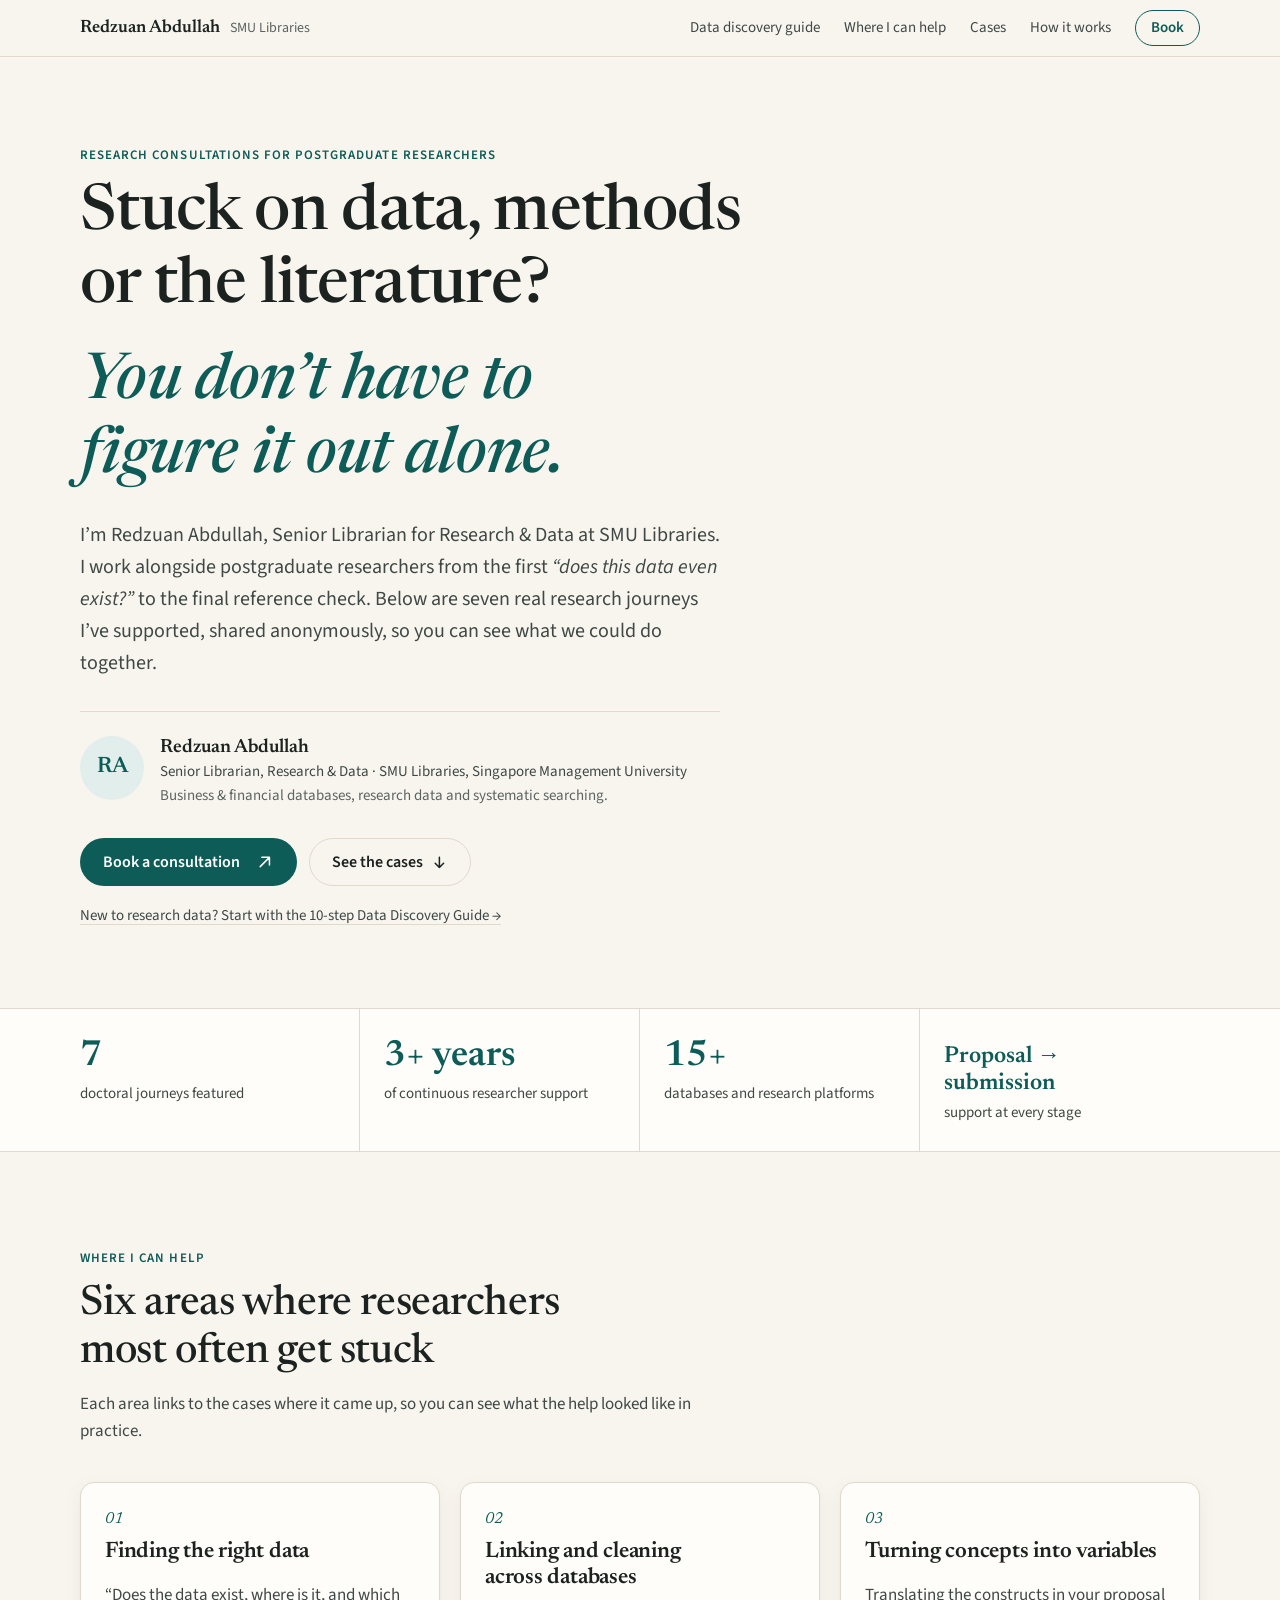
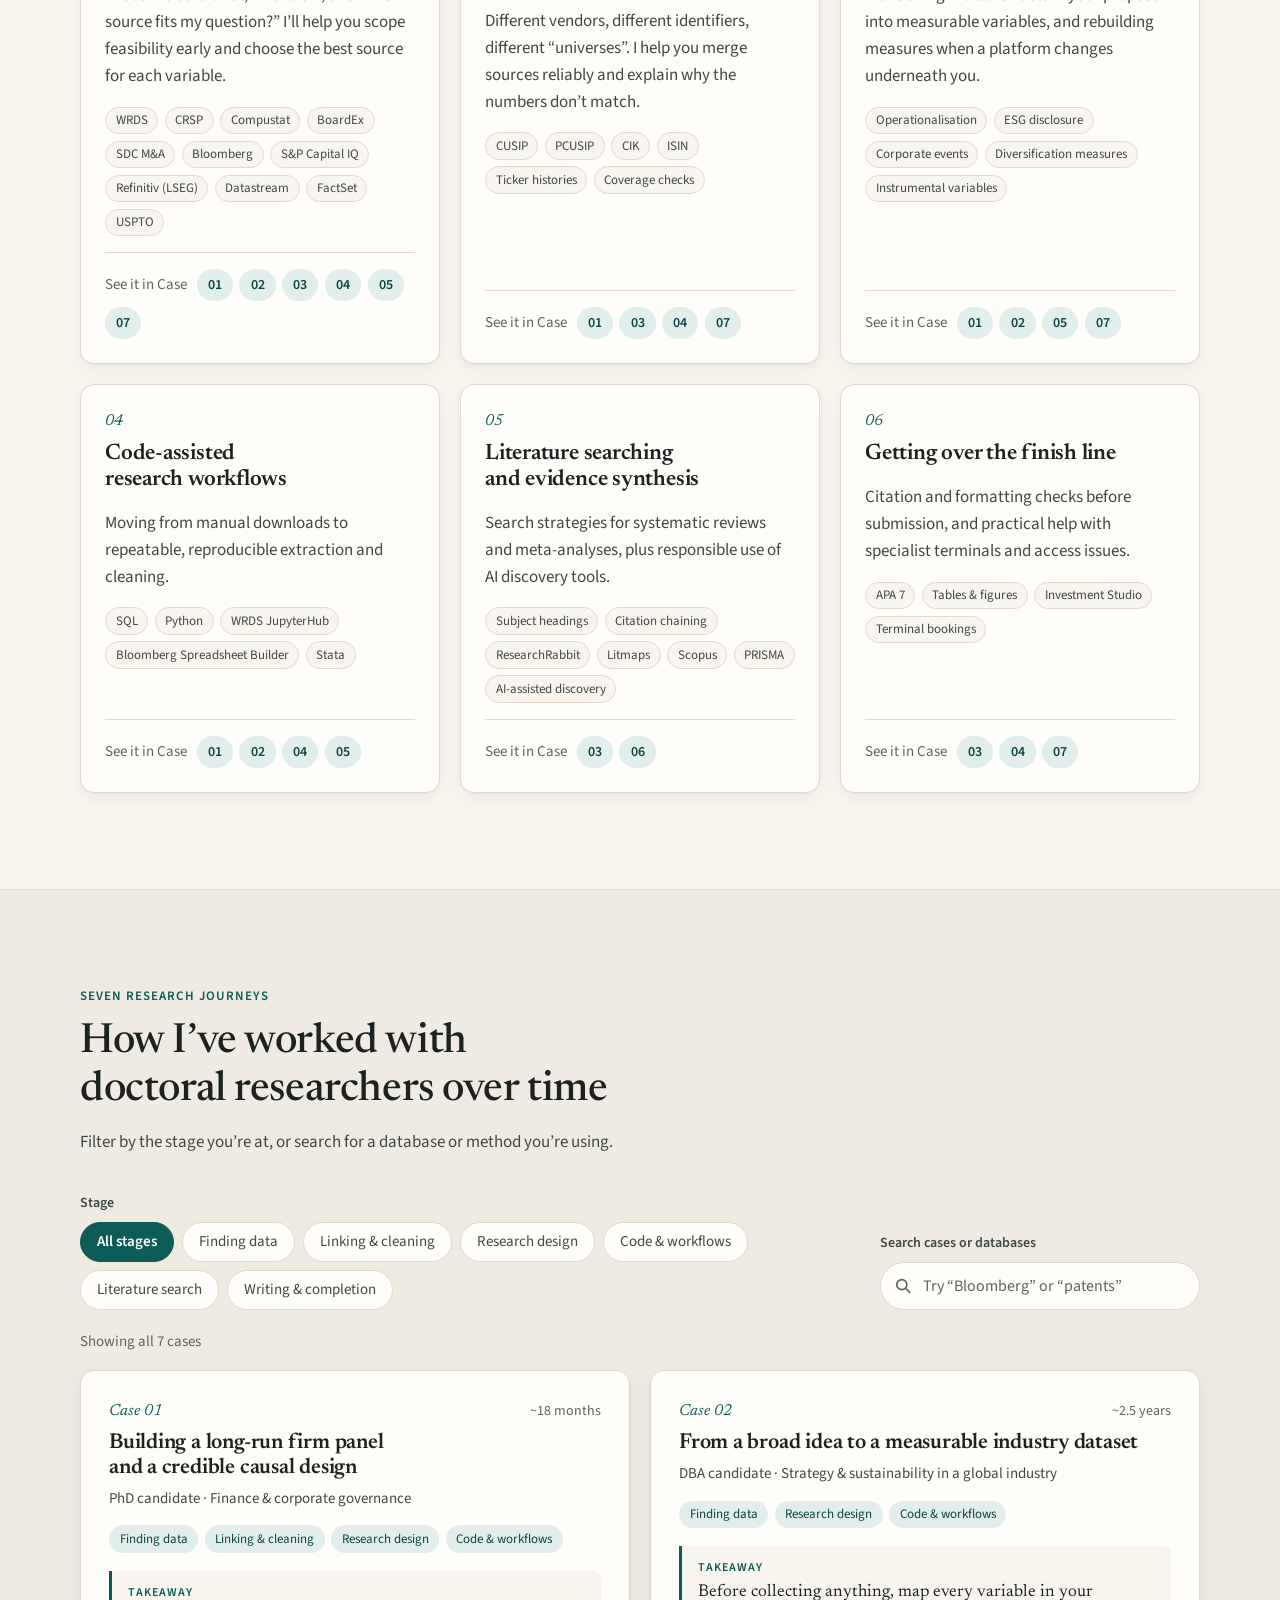
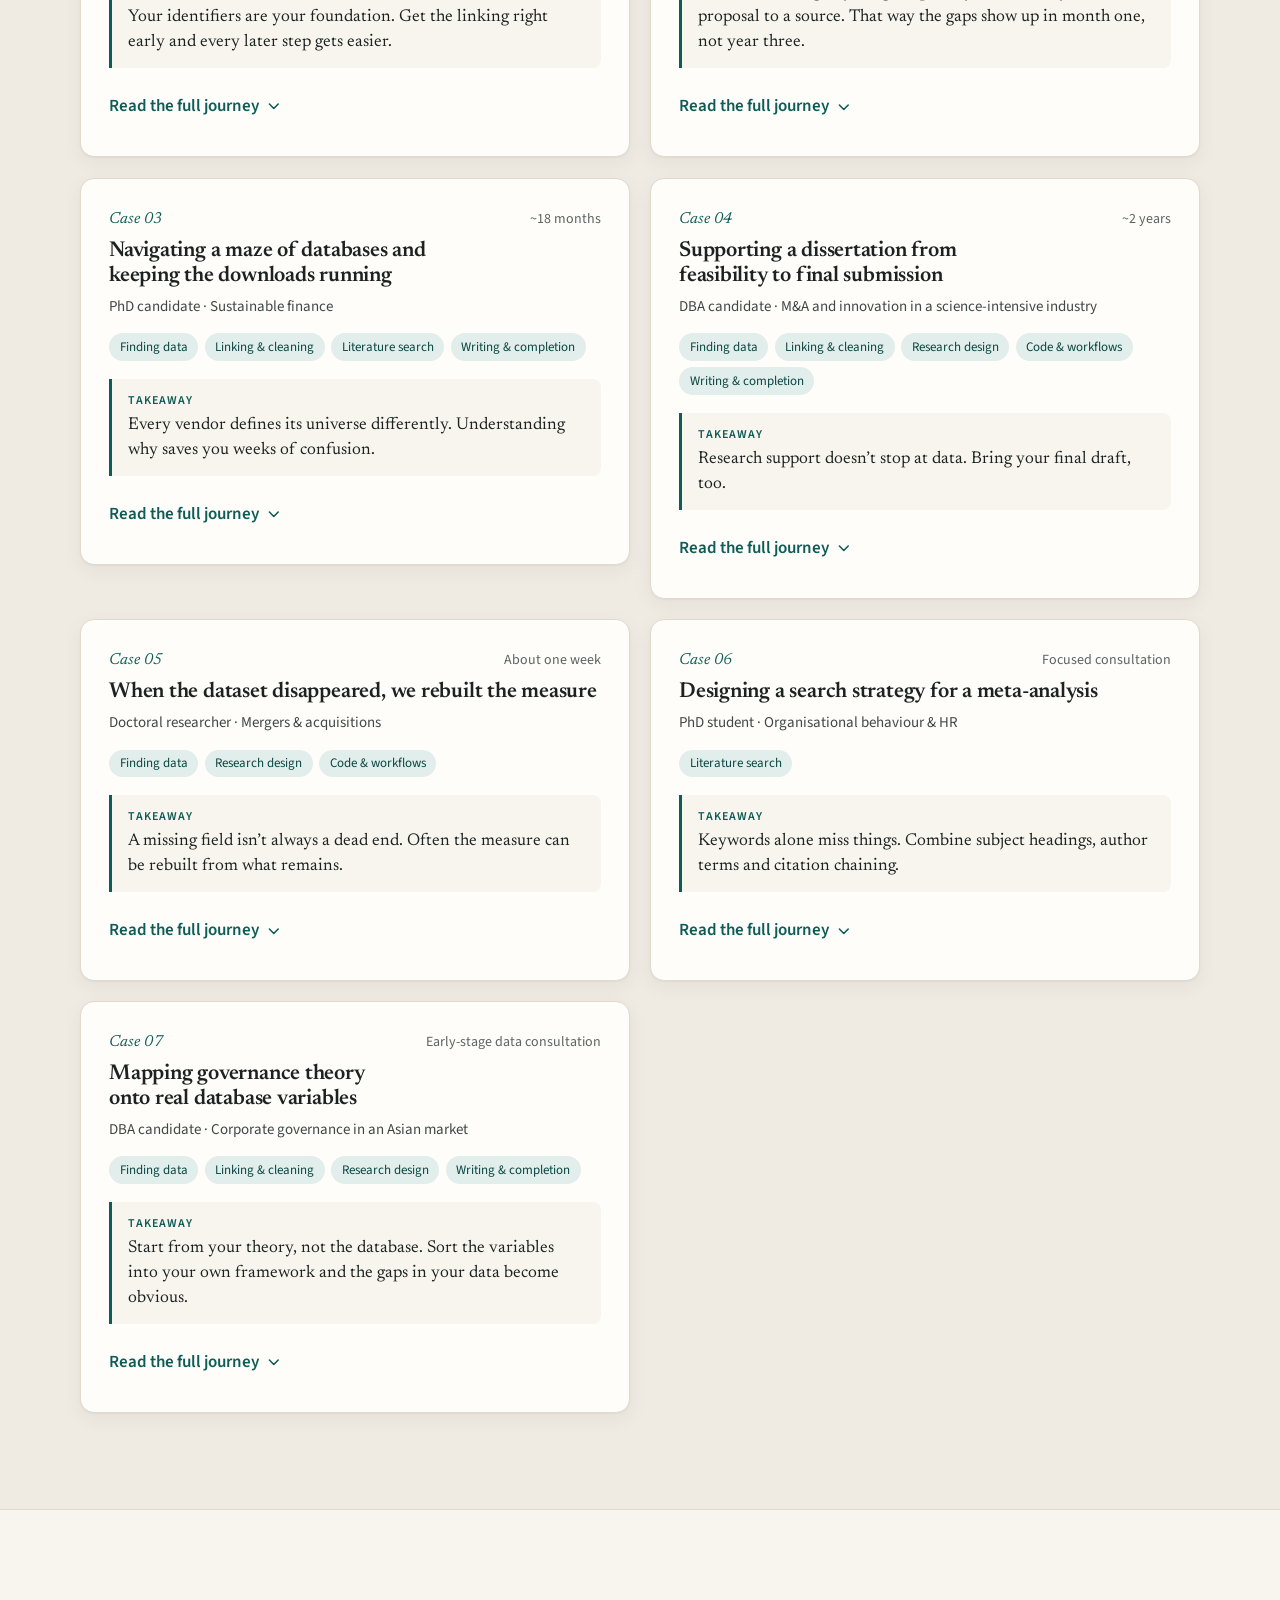
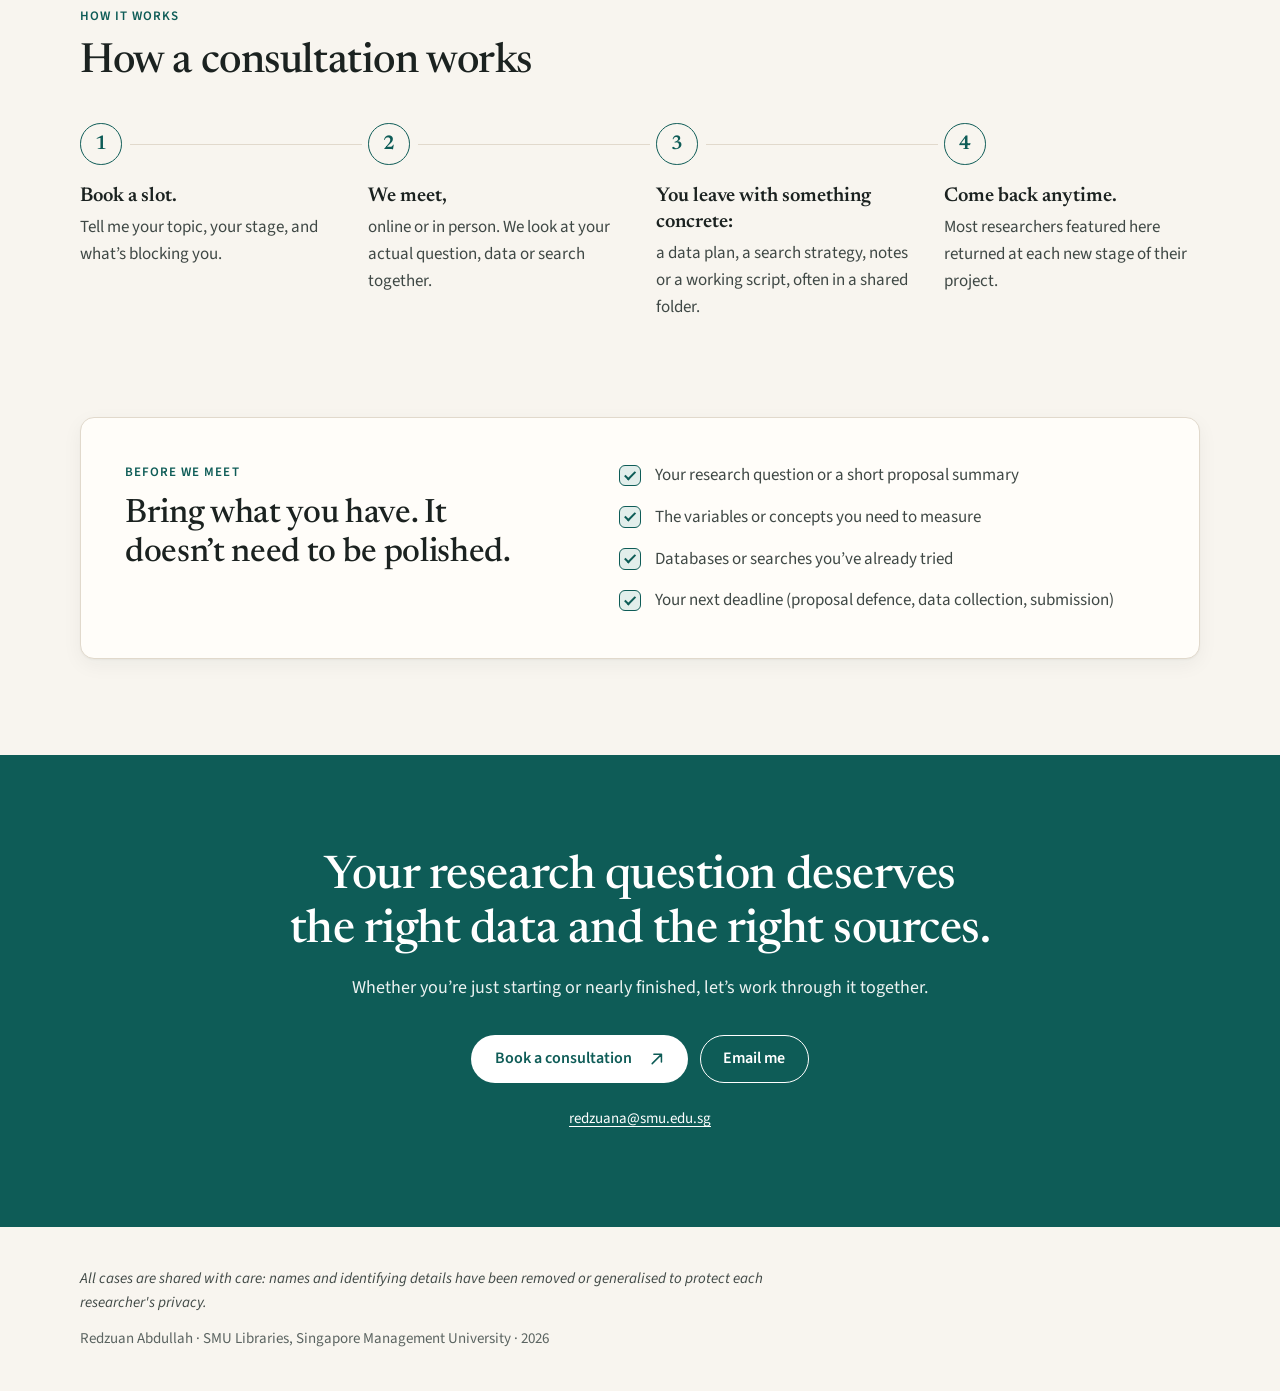
==== index.html @ 0d35f101 "Tighten case jump offset and add phone links between pages - Remove the case card's scroll-margin, w" ====
<!doctype html>
<html lang="en-SG">
<head>
  <meta charset="utf-8">
  <meta name="viewport" content="width=device-width, initial-scale=1">
  <title>Research consultations · Redzuan Abdullah, SMU Libraries</title>
  <meta name="description" content="Stuck on data, methods or the literature? Book a research consultation with Redzuan Abdullah, Senior Librarian for Research &amp; Data at SMU Libraries, and read seven anonymised doctoral research journeys.">
  <meta name="theme-color" content="#f8f5ef" media="(prefers-color-scheme: light)">
  <meta name="theme-color" content="#121614" media="(prefers-color-scheme: dark)">
  <meta name="color-scheme" content="light dark">
  <link rel="canonical" href="https://redzuan-research-support.onrender.com/">

  <!-- Link preview (WhatsApp, Teams, Telegram, LinkedIn…) -->
  <meta property="og:type" content="website">
  <meta property="og:site_name" content="Research consultations · SMU Libraries">
  <meta property="og:title" content="Stuck on data, methods or the literature?">
  <meta property="og:description" content="You don't have to figure it out alone. Seven real research journeys, and one-tap booking with Redzuan Abdullah, Senior Librarian for Research &amp; Data at SMU Libraries.">
  <meta property="og:url" content="https://redzuan-research-support.onrender.com/">
  <meta property="og:image" content="https://redzuan-research-support.onrender.com/assets/og-image.png">
  <meta property="og:image:width" content="1200">
  <meta property="og:image:height" content="630">
  <meta property="og:image:alt" content="Research consultations with Redzuan Abdullah, SMU Libraries">
  <meta name="twitter:card" content="summary_large_image">
  <meta name="twitter:title" content="Stuck on data, methods or the literature?">
  <meta name="twitter:description" content="Seven real research journeys, and one-tap booking with a Senior Librarian at SMU Libraries.">
  <meta name="twitter:image" content="https://redzuan-research-support.onrender.com/assets/og-image.png">

  <link rel="icon" href="assets/favicon.svg" type="image/svg+xml">
  <link rel="apple-touch-icon" href="assets/apple-touch-icon.png">

  <link rel="preconnect" href="https://fonts.googleapis.com">
  <link rel="preconnect" href="https://fonts.gstatic.com" crossorigin>
  <link rel="stylesheet" href="https://fonts.googleapis.com/css2?family=Newsreader:ital,opsz,wght@0,6..72,500;0,6..72,600;1,6..72,500&family=Source+Sans+3:wght@400;600&display=swap">
  <link rel="stylesheet" href="styles.css">
</head>
<body>
  <a class="skip-link" href="#main">Skip to main content</a>

  <header class="topbar">
    <div class="wrap topbar__inner">
      <a class="topbar__brand" href="#top">
        <span class="topbar__name" data-name>Redzuan Abdullah</span>
        <span class="topbar__org">SMU Libraries</span>
      </a>
      <nav class="topbar__nav" aria-label="Sections">
        <a href="guide.html">Data discovery guide</a>
        <a href="#help">Where I can help</a>
        <a href="#cases">Cases</a>
        <a href="#how">How it works</a>
        <a class="topbar__mobile" href="guide.html">Guide</a>
        <a class="topbar__book" href="https://researchguides.smu.edu.sg/prf.php?id=c960a95b-7bd7-11ed-9738-0ae0bf56cf20" data-book target="_blank" rel="noopener">Book<span class="sr-only"> a consultation (opens in a new tab)</span></a>
      </nav>
    </div>
  </header>

  <main id="main">
    <!-- 1. Hero -->
    <section class="hero" id="top" aria-labelledby="hero-title">
      <div class="wrap">
        <p class="eyebrow">Research consultations for postgraduate researchers</p>
        <h1 id="hero-title" class="hero__title">
          Stuck on data, methods or the literature?
          <span class="hero__accent">You don’t have to figure it out alone.</span>
        </h1>
        <p class="hero__lede">
          I’m <span data-name>Redzuan Abdullah</span>, <span data-title-sentence>Senior Librarian for Research &amp; Data</span> at SMU Libraries.
          I work alongside postgraduate researchers from the first <em>“does this data even exist?”</em>
          to the final reference check. Below are seven real research journeys I’ve supported,
          shared anonymously, so you can see what we could do together.
        </p>

        <div class="person">
          <div class="person__avatar" data-avatar aria-hidden="true">RA</div>
          <div class="person__text">
            <p class="person__name" data-name>Redzuan Abdullah</p>
            <p class="person__title"><span data-title>Senior Librarian, Research &amp; Data</span> · <span data-institution>SMU Libraries, Singapore Management University</span></p>
            <p class="person__expertise" data-expertise>Business &amp; financial databases, research data and systematic searching.</p>
          </div>
        </div>

        <div class="actions">
          <a class="btn btn--primary" href="https://researchguides.smu.edu.sg/prf.php?id=c960a95b-7bd7-11ed-9738-0ae0bf56cf20" data-book target="_blank" rel="noopener">
            Book a consultation<span class="sr-only"> (opens in a new tab)</span>
            <svg class="btn__icon" viewBox="0 0 20 20" aria-hidden="true" focusable="false"><path d="M7 4h9v9M16 4 5 15" fill="none" stroke="currentColor" stroke-width="1.8" stroke-linecap="round" stroke-linejoin="round"/></svg>
          </a>
          <a class="btn btn--ghost" href="#cases">
            See the cases
            <svg class="btn__icon" viewBox="0 0 20 20" aria-hidden="true" focusable="false"><path d="M10 4v12M5 11l5 5 5-5" fill="none" stroke="currentColor" stroke-width="1.8" stroke-linecap="round" stroke-linejoin="round"/></svg>
          </a>
        </div>
        <p class="hero__guide"><a href="guide.html">New to research data? Start with the 10-step Data Discovery Guide <span aria-hidden="true">→</span></a></p>
      </div>
    </section>

    <!-- 2. Stats strip -->
    <section class="stats" aria-label="At a glance">
      <div class="wrap">
        <ul class="stats__list" id="stats-list"></ul>
      </div>
    </section>

    <!-- 3. Where I can help -->
    <section class="section" id="help" aria-labelledby="help-title">
      <div class="wrap">
        <header class="section__head reveal">
          <p class="eyebrow">Where I can help</p>
          <h2 id="help-title" class="section__title">Six areas where researchers most often get stuck</h2>
          <p class="section__intro">Each area links to the cases where it came up, so you can see what the help looked like in practice.</p>
        </header>
        <ol class="themes" id="themes-list"></ol>
      </div>
    </section>

    <!-- 4. Seven research journeys -->
    <section class="section section--tint" id="cases" aria-labelledby="cases-title">
      <div class="wrap">
        <header class="section__head reveal">
          <p class="eyebrow">Seven research journeys</p>
          <h2 id="cases-title" class="section__title">How I’ve worked with doctoral researchers over time</h2>
          <p class="section__intro">Filter by the stage you’re at, or search for a database or method you’re using.</p>
        </header>

        <div class="filters" role="search">
          <fieldset class="filters__stages">
            <legend class="filters__label">Stage</legend>
            <div class="filters__chips" id="stage-filters"></div>
          </fieldset>
          <div class="filters__search">
            <label class="filters__label" for="case-search">Search cases or databases</label>
            <div class="search">
              <svg class="search__icon" viewBox="0 0 20 20" aria-hidden="true" focusable="false"><circle cx="8.5" cy="8.5" r="5.5" fill="none" stroke="currentColor" stroke-width="1.8"/><path d="m13 13 4 4" stroke="currentColor" stroke-width="1.8" stroke-linecap="round"/></svg>
              <input id="case-search" class="search__input" type="search" placeholder="Try “Bloomberg” or “patents”" autocomplete="off" spellcheck="false">
            </div>
          </div>
        </div>

        <p class="results" id="results-count" role="status" aria-live="polite"></p>
        <ul class="cases" id="case-list"></ul>
        <div class="empty" id="empty-state" hidden>
          <p>No cases match that combination yet. That doesn’t mean I can’t help.</p>
          <button type="button" class="btn btn--ghost btn--small" id="reset-filters">Show all cases</button>
        </div>
      </div>
    </section>

    <!-- 5. How a consultation works -->
    <section class="section" id="how" aria-labelledby="how-title">
      <div class="wrap">
        <header class="section__head reveal">
          <p class="eyebrow">How it works</p>
          <h2 id="how-title" class="section__title">How a consultation works</h2>
        </header>
        <ol class="steps" id="steps-list"></ol>
      </div>
    </section>

    <!-- 6. Before we meet -->
    <section class="section section--tight" id="prepare" aria-labelledby="prepare-title">
      <div class="wrap">
        <div class="prepare reveal">
          <div>
            <p class="eyebrow">Before we meet</p>
            <h2 id="prepare-title" class="section__title">Bring what you have. It doesn’t need to be polished.</h2>
          </div>
          <ul class="checklist" id="checklist"></ul>
        </div>
      </div>
    </section>

    <!-- 7. Final call to action -->
    <section class="cta" id="book" aria-labelledby="cta-title">
      <div class="wrap cta__inner reveal">
        <h2 id="cta-title" class="cta__title">Your research question deserves the right data and the right sources.</h2>
        <p class="cta__line">Whether you’re just starting or nearly finished, let’s work through it together.</p>
        <div class="actions actions--center">
          <a class="btn btn--light" href="https://researchguides.smu.edu.sg/prf.php?id=c960a95b-7bd7-11ed-9738-0ae0bf56cf20" data-book target="_blank" rel="noopener">
            Book a consultation<span class="sr-only"> (opens in a new tab)</span>
            <svg class="btn__icon" viewBox="0 0 20 20" aria-hidden="true" focusable="false"><path d="M7 4h9v9M16 4 5 15" fill="none" stroke="currentColor" stroke-width="1.8" stroke-linecap="round" stroke-linejoin="round"/></svg>
          </a>
          <a class="btn btn--outline-light" href="mailto:redzuana@smu.edu.sg" data-email>Email me</a>
        </div>
        <p class="cta__email"><a href="mailto:redzuana@smu.edu.sg" data-email data-email-text>redzuana@smu.edu.sg</a></p>
      </div>
    </section>
  </main>

  <!-- 8. Footer -->
  <footer class="footer">
    <div class="wrap">
      <p class="footer__note">All cases are shared with care: names and identifying details have been removed or generalised to protect each researcher's privacy.</p>
      <p class="footer__meta">
        <span data-name>Redzuan Abdullah</span> · <span data-institution>SMU Libraries, Singapore Management University</span> · <span id="year">2026</span>
      </p>
    </div>
  </footer>

  <!-- Sticky mobile button (appears after you scroll past the top) -->
  <a class="sticky-book" id="sticky-book" href="https://researchguides.smu.edu.sg/prf.php?id=c960a95b-7bd7-11ed-9738-0ae0bf56cf20" data-book target="_blank" rel="noopener">
    Book a consultation<span class="sr-only"> (opens in a new tab)</span>
  </a>

  <noscript>
    <p class="noscript">Turn on JavaScript to see the case examples. You can still
      <a href="https://researchguides.smu.edu.sg/prf.php?id=c960a95b-7bd7-11ed-9738-0ae0bf56cf20">book a consultation</a>
      or email <a href="mailto:redzuana@smu.edu.sg">redzuana@smu.edu.sg</a>.</p>
  </noscript>

  <script src="content.js" defer></script>
  <script src="script.js" defer></script>
</body>
</html>
---- styles.css ----
/* =====================================================================
   Styles. Colours are defined once at the top as "tokens", so you can
   change the accent colour in one place (--accent).
   ===================================================================== */

:root {
  --bg: #f8f5ef;
  --surface: #fffdf9;
  --surface-2: #f0ebe2;
  --ink: #1b2220;
  --ink-2: #3f4845;
  --muted: #5b6461;
  --line: #e1d9cc;
  --accent: #0e5c57;
  --accent-strong: #0a4643;
  --accent-soft: #e2eeeb;
  --on-accent: #ffffff;
  --highlight: #f6e7bd;
  --focus: #b4540a;

  --serif: "Newsreader", Georgia, "Times New Roman", serif;
  --sans: "Source Sans 3", system-ui, -apple-system, "Segoe UI", Roboto, Arial, sans-serif;

  --radius: 14px;
  --radius-sm: 8px;
  --shadow: 0 1px 2px rgb(27 34 32 / 0.04), 0 6px 20px rgb(27 34 32 / 0.05);
  --gutter: 16px;
  --max: 72rem;

  color-scheme: light dark;
}

@media (prefers-color-scheme: dark) {
  :root {
    --bg: #121614;
    --surface: #1a201e;
    --surface-2: #171c1a;
    --ink: #ece8e1;
    --ink-2: #cdc8bf;
    --muted: #a7a39b;
    --line: #2f3734;
    --accent: #7fd0c6;
    --accent-strong: #a6e2da;
    --accent-soft: #1d3633;
    --on-accent: #0b1f1d;
    --highlight: #4a3f1c;
    --focus: #f2b26b;
    --shadow: 0 1px 2px rgb(0 0 0 / 0.3), 0 6px 20px rgb(0 0 0 / 0.25);
  }
}

/* ---------- Base ---------- */
*, *::before, *::after { box-sizing: border-box; }

html {
  scroll-behavior: smooth;
  scroll-padding-top: 4.5rem; /* sticky header + a small gap; jump targets land just below it */
  -webkit-text-size-adjust: 100%;
}

body {
  margin: 0;
  background: var(--bg);
  color: var(--ink);
  font-family: var(--sans);
  font-size: 1.0625rem;
  line-height: 1.6;
  overflow-x: hidden;
  -webkit-font-smoothing: antialiased;
}

h1, h2, h3 {
  font-family: var(--serif);
  font-weight: 600;
  line-height: 1.15;
  letter-spacing: -0.01em;
  margin: 0;
  text-wrap: balance;
}

p { margin: 0; }
ul, ol { margin: 0; padding: 0; list-style: none; }
em { font-style: italic; }

a { color: var(--accent); text-underline-offset: 0.18em; }
a:hover { color: var(--accent-strong); }

:focus-visible {
  outline: 3px solid var(--focus);
  outline-offset: 3px;
  border-radius: 4px;
}

.sr-only {
  position: absolute !important;
  width: 1px; height: 1px;
  margin: -1px; padding: 0;
  overflow: hidden; clip: rect(0 0 0 0);
  white-space: nowrap; border: 0;
}

.skip-link {
  position: absolute;
  left: var(--gutter);
  top: -100px;
  z-index: 100;
  background: var(--accent);
  color: var(--on-accent);
  padding: 0.6rem 1rem;
  border-radius: var(--radius-sm);
  font-weight: 600;
}
.skip-link:focus { top: 0.75rem; color: var(--on-accent); }

.wrap {
  width: 100%;
  max-width: var(--max);
  margin-inline: auto;
  padding-inline: var(--gutter);
}

.eyebrow {
  font-size: 0.8125rem;
  font-weight: 600;
  letter-spacing: 0.08em;
  text-transform: uppercase;
  color: var(--accent);
  margin-bottom: 0.75rem;
}

/* ---------- Top bar ---------- */
.topbar {
  position: sticky;
  top: 0;
  z-index: 20;
  background: color-mix(in srgb, var(--bg) 92%, transparent);
  backdrop-filter: saturate(1.2) blur(8px);
  border-bottom: 1px solid var(--line);
}
.topbar__inner {
  display: flex;
  align-items: center;
  justify-content: space-between;
  gap: 1rem;
  min-height: 3.5rem;
}
.topbar__brand {
  display: flex;
  align-items: baseline;
  gap: 0.6rem;
  color: var(--ink);
  text-decoration: none;
  min-width: 0;
}
.topbar__name { font-family: var(--serif); font-weight: 600; font-size: 1.125rem; white-space: nowrap; }
.topbar__org { color: var(--muted); font-size: 0.875rem; white-space: nowrap; }
.topbar__nav { display: flex; align-items: center; gap: 1.5rem; }
.topbar__nav a:not(.topbar__book) { display: none; color: var(--ink-2); text-decoration: none; font-size: 0.9375rem; }
.topbar__nav a:not(.topbar__book):hover { color: var(--accent); }
.topbar__book {
  font-weight: 600;
  font-size: 0.9375rem;
  text-decoration: none;
  color: var(--accent);
  border: 1.5px solid currentColor;
  border-radius: 999px;
  padding: 0.3rem 0.95rem;
}
.topbar__book:hover { background: var(--accent); color: var(--on-accent); border-color: var(--accent); }

/* Phones: one short link to the other page, next to "Book" */
.topbar__nav a.topbar__mobile { display: inline; }
@media (max-width: 767px) {
  .topbar__nav { gap: 1rem; }
}
@media (max-width: 399px) {
  .topbar__org { display: none; }
}

@media (min-width: 768px) {
  .topbar__nav a:not(.topbar__book) { display: inline; }
  .topbar__nav a.topbar__mobile { display: none; }
}

/* ---------- Buttons ---------- */
.actions { display: flex; flex-wrap: wrap; gap: 0.75rem; margin-top: 2rem; }
.actions--center { justify-content: center; }

.btn {
  display: inline-flex;
  align-items: center;
  justify-content: center;
  gap: 0.5rem;
  min-height: 3rem;
  padding: 0.75rem 1.4rem;
  border-radius: 999px;
  border: 1.5px solid transparent;
  font: inherit;
  font-weight: 600;
  font-size: 1rem;
  line-height: 1.2;
  text-decoration: none;
  cursor: pointer;
  transition: background-color .2s ease, color .2s ease, border-color .2s ease, transform .2s ease;
}
.btn__icon { width: 1.05rem; height: 1.05rem; flex: none; }
.btn--primary { background: var(--accent); color: var(--on-accent); }
.btn--primary:hover { background: var(--accent-strong); color: var(--on-accent); }
.btn--ghost { background: transparent; color: var(--ink); border-color: var(--line); }
.btn--ghost:hover { border-color: var(--accent); color: var(--accent); }
.btn--small { min-height: 2.5rem; padding: 0.5rem 1.1rem; font-size: 0.9375rem; }
.btn--light { background: var(--on-accent); color: var(--accent); }
.btn--light:hover { background: var(--bg); color: var(--accent-strong); }
.btn--outline-light { color: var(--on-accent); border-color: currentColor; background: transparent; }
.btn--outline-light:hover { background: rgb(255 255 255 / 0.12); color: var(--on-accent); }

@media (max-width: 479px) {
  .hero .actions .btn { flex: 1 1 100%; }
}

/* ---------- Hero ---------- */
.hero { padding: 3rem 0 3.25rem; }
.hero__title {
  font-size: clamp(2.1rem, 7.2vw, 4rem);
  font-weight: 500;
  max-width: 20ch;
}
.hero__accent {
  display: block;
  margin-top: 0.35em;
  font-style: italic;
  color: var(--accent);
}
.hero__lede {
  margin-top: 1.5rem;
  max-width: 40rem;
  font-size: 1.125rem;
  color: var(--ink-2);
}

/* Quiet text link under the hero buttons */
.hero__guide { margin-top: 1.1rem; font-size: 0.9375rem; }
.hero__guide a { color: var(--ink-2); text-decoration: underline; text-decoration-color: var(--line); text-underline-offset: 0.25em; }
.hero__guide a:hover { color: var(--accent); text-decoration-color: currentColor; }

.person {
  display: flex;
  align-items: flex-start;
  gap: 1rem;
  margin-top: 2rem;
  padding-top: 1.5rem;
  border-top: 1px solid var(--line);
  max-width: 40rem;
}
.person__avatar {
  flex: none;
  width: 4rem; height: 4rem;
  border-radius: 50%;
  display: grid; place-items: center;
  background: var(--accent-soft);
  color: var(--accent);
  font-family: var(--serif);
  font-size: 1.4rem;
  font-weight: 600;
  overflow: hidden;
}
.person__avatar img { width: 100%; height: 100%; object-fit: cover; }
.person__name { font-family: var(--serif); font-weight: 600; font-size: 1.2rem; line-height: 1.3; }
.person__title { color: var(--ink-2); font-size: 0.9375rem; line-height: 1.45; }
.person__expertise { color: var(--muted); font-size: 0.9375rem; line-height: 1.45; margin-top: 0.15rem; }

@media (min-width: 768px) {
  .hero { padding: 5.5rem 0 5rem; }
  .hero__lede { font-size: 1.25rem; }
}

/* ---------- Stats ---------- */
.stats { border-block: 1px solid var(--line); background: var(--surface); }
.stats__list {
  display: grid;
  grid-template-columns: repeat(2, minmax(0, 1fr));
}
.stats__item {
  padding: 1.25rem 0.75rem 1.25rem 0;
  border-bottom: 1px solid var(--line);
}
.stats__item:nth-child(odd) { padding-right: 1rem; border-right: 1px solid var(--line); }
.stats__item:nth-child(even) { padding-left: 1rem; }
.stats__item:nth-last-child(-n+2) { border-bottom: 0; }
.stats__value {
  display: block;
  font-family: var(--serif);
  font-size: 1.75rem;
  font-weight: 600;
  line-height: 1.15;
  color: var(--accent);
}
.stats__value--text { font-size: 1.2rem; padding-top: 0.25rem; }
.stats__label { display: block; margin-top: 0.3rem; color: var(--ink-2); font-size: 0.9375rem; line-height: 1.4; }

@media (min-width: 768px) {
  .stats__list { grid-template-columns: repeat(4, minmax(0, 1fr)); }
  .stats__item, .stats__item:nth-child(odd), .stats__item:nth-child(even) {
    padding: 1.75rem 1.5rem;
    border-bottom: 0;
    border-right: 1px solid var(--line);
  }
  .stats__item:first-child { padding-left: 0; }
  .stats__item:last-child { border-right: 0; }
  .stats__value { font-size: 2.25rem; }
  .stats__value--text { font-size: 1.45rem; padding-top: 0.45rem; }
}

/* ---------- Sections ---------- */
.section { padding: 4rem 0; }
.section--tint { background: var(--surface-2); border-block: 1px solid var(--line); }
.section--tight { padding-top: 0; }
.section__head { max-width: 42rem; margin-bottom: 2.25rem; }
.section__title { font-size: clamp(1.75rem, 5vw, 2.6rem); font-weight: 500; }
.section__intro { margin-top: 0.9rem; color: var(--ink-2); font-size: 1.0625rem; }

@media (min-width: 768px) {
  .section { padding: 6rem 0; }
  .section--tight { padding-top: 0; }
}

/* ---------- Chips (databases, tools, stages) ---------- */
.chips { display: flex; flex-wrap: wrap; gap: 0.4rem; }
.chip {
  display: inline-block;
  padding: 0.15rem 0.6rem;
  border-radius: 999px;
  border: 1px solid var(--line);
  background: var(--bg);
  color: var(--ink-2);
  font-size: 0.8125rem;
  line-height: 1.6;
  white-space: nowrap;
}
.chip--stage { background: var(--accent-soft); border-color: transparent; color: var(--accent-strong); }

/* ---------- Themes ---------- */
.themes {
  display: grid;
  gap: 1rem;
  counter-reset: theme;
}
.theme {
  display: flex;
  flex-direction: column;
  gap: 1rem;
  padding: 1.5rem;
  background: var(--surface);
  border: 1px solid var(--line);
  border-radius: var(--radius);
  box-shadow: var(--shadow);
}
.theme__num { font-family: var(--serif); font-style: italic; color: var(--accent); font-size: 1rem; }
.theme__title { font-size: 1.4rem; font-weight: 600; margin-top: -0.5rem; }
.theme__desc { color: var(--ink-2); }
.theme__cases {
  margin-top: auto;
  padding-top: 1rem;
  border-top: 1px solid var(--line);
  display: flex;
  flex-wrap: wrap;
  align-items: center;
  gap: 0.35rem 0.4rem;
  font-size: 0.9375rem;
  color: var(--muted);
}
.theme__cases-label { margin-right: 0.2rem; }
.case-link {
  display: inline-flex;
  align-items: center;
  min-height: 2rem;
  padding: 0 0.7rem;
  border-radius: 999px;
  background: var(--accent-soft);
  color: var(--accent-strong);
  font-weight: 600;
  font-size: 0.875rem;
  text-decoration: none;
}
.case-link:hover { background: var(--accent); color: var(--on-accent); }

@media (min-width: 768px) {
  .themes { grid-template-columns: repeat(2, minmax(0, 1fr)); gap: 1.25rem; }
}
@media (min-width: 1100px) {
  .themes { grid-template-columns: repeat(3, minmax(0, 1fr)); }
}

/* ---------- Filters ---------- */
.filters {
  display: grid;
  gap: 1.25rem;
  margin-bottom: 1.25rem;
}
.filters__stages { border: 0; margin: 0; padding: 0; min-width: 0; }
.filters__label {
  display: block;
  padding: 0;
  margin-bottom: 0.5rem;
  font-size: 0.875rem;
  font-weight: 600;
  color: var(--ink-2);
}
.filters__chips { display: flex; flex-wrap: wrap; gap: 0.5rem; }
.filter-btn {
  min-height: 2.5rem;
  padding: 0.35rem 1rem;
  border-radius: 999px;
  border: 1px solid var(--line);
  background: var(--surface);
  color: var(--ink-2);
  font: inherit;
  font-size: 0.9375rem;
  cursor: pointer;
  transition: background-color .2s ease, color .2s ease, border-color .2s ease;
}
.filter-btn:hover { border-color: var(--accent); color: var(--accent); }
.filter-btn[aria-pressed="true"] { background: var(--accent); border-color: var(--accent); color: var(--on-accent); font-weight: 600; }

.search { position: relative; }
.search__icon {
  position: absolute; left: 0.9rem; top: 50%;
  width: 1.15rem; height: 1.15rem;
  transform: translateY(-50%);
  color: var(--muted);
  pointer-events: none;
}
.search__input {
  width: 100%;
  min-height: 3rem;
  padding: 0.6rem 1rem 0.6rem 2.6rem;
  border: 1px solid var(--line);
  border-radius: 999px;
  background: var(--surface);
  color: var(--ink);
  font: inherit;
  font-size: 1rem; /* 16px+ prevents iOS zoom */
}
.search__input::placeholder { color: var(--muted); opacity: 1; }
.search__input:focus-visible { outline-offset: 1px; border-color: var(--accent); }

@media (min-width: 1000px) {
  .filters { grid-template-columns: 1fr 20rem; align-items: end; gap: 2rem; }
}

.results { min-height: 1.5em; margin-bottom: 1rem; font-size: 0.9375rem; color: var(--muted); }

.empty {
  padding: 2rem 1.5rem;
  text-align: center;
  border: 1px dashed var(--line);
  border-radius: var(--radius);
  color: var(--ink-2);
}
.empty p { margin-bottom: 1rem; }

/* ---------- Case cards ---------- */
.cases {
  display: grid;
  gap: 1rem;
  align-items: start;
}
.case {
  background: var(--surface);
  border: 1px solid var(--line);
  border-radius: var(--radius);
  box-shadow: var(--shadow);
  padding: 1.5rem;
  transition: border-color .3s ease, box-shadow .3s ease;
}
.case[hidden] { display: none; }
.case.is-open { border-color: color-mix(in srgb, var(--accent) 45%, var(--line)); }

.case__top { display: flex; justify-content: space-between; align-items: baseline; gap: 1rem; }
.case__num { font-family: var(--serif); font-style: italic; color: var(--accent); font-size: 1rem; }
.case__duration { color: var(--muted); font-size: 0.875rem; text-align: right; }
.case__title { font-size: 1.35rem; margin-top: 0.4rem; }
.case__profile { margin-top: 0.4rem; color: var(--ink-2); font-size: 0.9375rem; }
.case__stages { margin-top: 0.9rem; }

.case__takeaway {
  margin-top: 1.1rem;
  padding: 0.85rem 1rem;
  border-left: 3px solid var(--accent);
  background: var(--bg);
  border-radius: 0 var(--radius-sm) var(--radius-sm) 0;
  font-family: var(--serif);
  font-size: 1.075rem;
  line-height: 1.45;
}
.case__takeaway-label {
  display: block;
  font-family: var(--sans);
  font-size: 0.75rem;
  font-weight: 600;
  letter-spacing: 0.08em;
  text-transform: uppercase;
  color: var(--accent);
  margin-bottom: 0.2rem;
}
.case.is-open > .case__takeaway { display: none; }

.case__toggle {
  display: inline-flex;
  align-items: center;
  gap: 0.4rem;
  margin-top: 1rem;
  min-height: 2.75rem;
  padding: 0.25rem 0;
  border: 0;
  background: none;
  color: var(--accent);
  font: inherit;
  font-weight: 600;
  cursor: pointer;
}
.case__toggle:hover { color: var(--accent-strong); text-decoration: underline; text-underline-offset: 0.2em; }
.case__chev { width: 1.1rem; height: 1.1rem; transition: transform .25s ease; }
.case__toggle[aria-expanded="true"] .case__chev { transform: rotate(180deg); }

.case__detail { margin-top: 0.5rem; padding-top: 1.25rem; border-top: 1px solid var(--line); }
.case__detail.is-entering { animation: detail-in .3s ease both; }
@keyframes detail-in { from { opacity: 0; transform: translateY(-4px); } to { opacity: 1; transform: none; } }

.detail__block + .detail__block { margin-top: 1.5rem; }
.detail__h {
  font-family: var(--sans);
  font-size: 0.8125rem;
  font-weight: 600;
  letter-spacing: 0.08em;
  text-transform: uppercase;
  color: var(--accent);
  margin-bottom: 0.5rem;
}
.detail__text { color: var(--ink-2); }
.detail__list { display: grid; gap: 0.55rem; }
.detail__list li {
  position: relative;
  padding-left: 1.25rem;
  color: var(--ink-2);
}
.detail__list li::before {
  content: "";
  position: absolute;
  left: 0.15rem; top: 0.68em;
  width: 0.4rem; height: 0.4rem;
  border-radius: 50%;
  background: var(--accent);
}
.detail__outcome { font-family: var(--serif); font-size: 1.15rem; line-height: 1.5; color: var(--ink); }
.detail__tools { margin-top: 0.25rem; }

/* Optional researcher quote: a quiet pull-quote, lighter than the takeaway */
.quote { margin-left: 0; margin-right: 0; margin-bottom: 0; padding-left: 1.1rem; border-left: 1px solid var(--line); }
.quote__text { margin: 0; }
.quote__text p {
  font-family: var(--serif);
  font-style: italic;
  font-size: 1.1rem;
  line-height: 1.5;
  color: var(--ink-2);
}
.quote__text p::before { content: "“"; }
.quote__text p::after { content: "”"; }
.quote__by { margin-top: 0.35rem; font-size: 0.8125rem; color: var(--muted); }

/* Journey timeline: vertical on phones, horizontal on wider cards */
.journey { display: grid; gap: 0; counter-reset: step; }
.journey__step {
  position: relative;
  padding: 0 0 0.9rem 1.6rem;
  font-size: 0.9375rem;
  color: var(--ink-2);
  line-height: 1.35;
}
.journey__step::before {
  content: "";
  position: absolute;
  left: 0.2rem; top: 0.3rem;
  width: 0.65rem; height: 0.65rem;
  border-radius: 50%;
  background: var(--surface);
  border: 2px solid var(--accent);
  z-index: 1;
}
.journey__step::after {
  content: "";
  position: absolute;
  left: 0.52rem; top: 0.9rem; bottom: -0.3rem;
  width: 2px;
  background: color-mix(in srgb, var(--accent) 35%, transparent);
}
.journey__step:last-child { padding-bottom: 0; }
.journey__step:last-child::after { display: none; }
.journey__step:last-child::before { background: var(--accent); }

@container case (min-width: 560px) {
  .journey { grid-auto-flow: column; grid-auto-columns: minmax(0, 1fr); gap: 0.5rem; }
  .journey__step { padding: 1.4rem 0 0; font-size: 0.875rem; }
  .journey__step::before { left: 0; top: 0; }
  .journey__step::after { left: 0.8rem; right: -0.5rem; top: 0.32rem; bottom: auto; width: auto; height: 2px; }
}
.case { container: case / inline-size; }

.detail__close {
  margin-top: 1.5rem;
}

/* Highlight when arriving from a theme card link */
.case.is-highlighted { animation: highlight 2.6s ease-out; }
@keyframes highlight {
  0%, 35% { box-shadow: 0 0 0 4px var(--accent), var(--shadow); background: color-mix(in srgb, var(--highlight) 60%, var(--surface)); }
  100% { box-shadow: var(--shadow); background: var(--surface); }
}

@media (min-width: 768px) {
  .cases { grid-template-columns: repeat(2, minmax(0, 1fr)); gap: 1.25rem; }
  .case { padding: 1.75rem; }
}

/* ---------- Steps ---------- */
.steps { display: grid; gap: 1.5rem; counter-reset: step; }
.step {
  position: relative;
  padding-left: 3.75rem;
  counter-increment: step;
}
.step::before {
  content: counter(step);
  position: absolute;
  left: 0; top: -0.2rem;
  width: 2.6rem; height: 2.6rem;
  border-radius: 50%;
  display: grid; place-items: center;
  border: 1.5px solid var(--accent);
  color: var(--accent);
  font-family: var(--serif);
  font-size: 1.25rem;
  font-weight: 600;
  background: var(--bg);
  z-index: 1;
}
.step:not(:last-child)::after {
  content: "";
  position: absolute;
  left: 1.25rem; top: 2.6rem; bottom: -1.5rem;
  width: 1.5px;
  background: var(--line);
}
.step__title { font-family: var(--serif); font-size: 1.25rem; font-weight: 600; line-height: 1.3; }
.step__text { margin-top: 0.3rem; color: var(--ink-2); }

@media (min-width: 900px) {
  .steps { grid-template-columns: repeat(4, minmax(0, 1fr)); gap: 2rem; }
  .step { padding-left: 0; padding-top: 3.75rem; }
  .step::before { top: 0; }
  .step:not(:last-child)::after { left: 3.1rem; right: -1.6rem; top: 1.3rem; bottom: auto; width: auto; height: 1.5px; }
}

/* ---------- Checklist ---------- */
.prepare {
  display: grid;
  gap: 1.75rem;
  padding: 1.75rem;
  background: var(--surface);
  border: 1px solid var(--line);
  border-radius: var(--radius);
  box-shadow: var(--shadow);
}
.prepare .section__title { font-size: clamp(1.5rem, 4vw, 2.1rem); }
.checklist { display: grid; gap: 0.9rem; align-content: center; }
.checklist li {
  position: relative;
  padding-left: 2.25rem;
  color: var(--ink-2);
  font-size: 1.0625rem;
}
.checklist li::before {
  content: "";
  position: absolute;
  left: 0; top: 0.15rem;
  width: 1.35rem; height: 1.35rem;
  border-radius: 6px;
  border: 1.5px solid var(--accent);
  background: var(--accent-soft);
}
.checklist li::after {
  content: "";
  position: absolute;
  left: 0.45rem; top: 0.4rem;
  width: 0.4rem; height: 0.7rem;
  border: solid var(--accent);
  border-width: 0 2px 2px 0;
  transform: rotate(45deg);
}

@media (min-width: 768px) {
  .prepare { grid-template-columns: 1fr 1.2fr; gap: 3rem; padding: 2.75rem; }
}

/* ---------- Final call to action ---------- */
.cta {
  background: var(--accent);
  color: var(--on-accent);
  padding: 4.5rem 0;
  text-align: center;
}
.cta__inner { max-width: 48rem; }
.cta__title { font-size: clamp(1.8rem, 5.5vw, 2.9rem); font-weight: 500; }
.cta__line { margin-top: 1rem; font-size: 1.125rem; opacity: 0.92; }
.cta .actions { margin-top: 2rem; }
.cta__email { margin-top: 1.5rem; font-size: 0.9375rem; }
.cta__email a { color: var(--on-accent); }
.cta :focus-visible { outline-color: var(--on-accent); }

@media (min-width: 768px) { .cta { padding: 6rem 0; } }

/* ---------- Footer ---------- */
.footer { padding: 2.5rem 0 6rem; font-size: 0.9375rem; color: var(--muted); }
.footer__note { max-width: 44rem; font-style: italic; color: var(--ink-2); }
.footer__meta { margin-top: 0.75rem; }
@media (min-width: 768px) { .footer { padding-bottom: 2.5rem; } }

/* ---------- Sticky mobile booking button ---------- */
.sticky-book {
  position: fixed;
  left: var(--gutter);
  right: var(--gutter);
  bottom: calc(0.75rem + env(safe-area-inset-bottom, 0px));
  z-index: 30;
  display: flex;
  align-items: center;
  justify-content: center;
  min-height: 3.25rem;
  border-radius: 999px;
  background: var(--accent);
  color: var(--on-accent);
  font-weight: 600;
  text-decoration: none;
  box-shadow: 0 8px 24px rgb(0 0 0 / 0.22);
  transform: translateY(calc(100% + 1.5rem));
  visibility: hidden;
  transition: transform .3s ease, visibility 0s linear .3s;
}
.sticky-book:hover { color: var(--on-accent); background: var(--accent-strong); }
.sticky-book.is-visible { transform: none; visibility: visible; transition: transform .3s ease, visibility 0s; }
@media (min-width: 768px) { .sticky-book { display: none; } }

/* ---------- Gentle reveal on scroll (only when JS has loaded) ---------- */
.reveal-on .reveal { opacity: 0; transform: translateY(14px); transition: opacity .6s ease, transform .6s ease; }
.reveal-on .reveal.is-in { opacity: 1; transform: none; }

.noscript { padding: 1rem var(--gutter); text-align: center; }

/* ---------- Reduced motion: switch off all movement ---------- */
@media (prefers-reduced-motion: reduce) {
  html { scroll-behavior: auto; }
  *, *::before, *::after {
    animation-duration: 0.01ms !important;
    animation-iteration-count: 1 !important;
    transition-duration: 0.01ms !important;
  }
  .reveal-on .reveal { opacity: 1; transform: none; }
  .case.is-highlighted { animation: none; box-shadow: 0 0 0 4px var(--accent), var(--shadow); }
}

/* ---------- Print the main page sensibly ---------- */
@media print {
  .topbar, .sticky-book, .filters, .case__toggle, .detail__close, .skip-link { display: none !important; }
  .case__detail[hidden] { display: block !important; }
  .case.is-open > .case__takeaway, .case > .case__takeaway { display: none; }
  body { background: #fff; color: #000; }
}
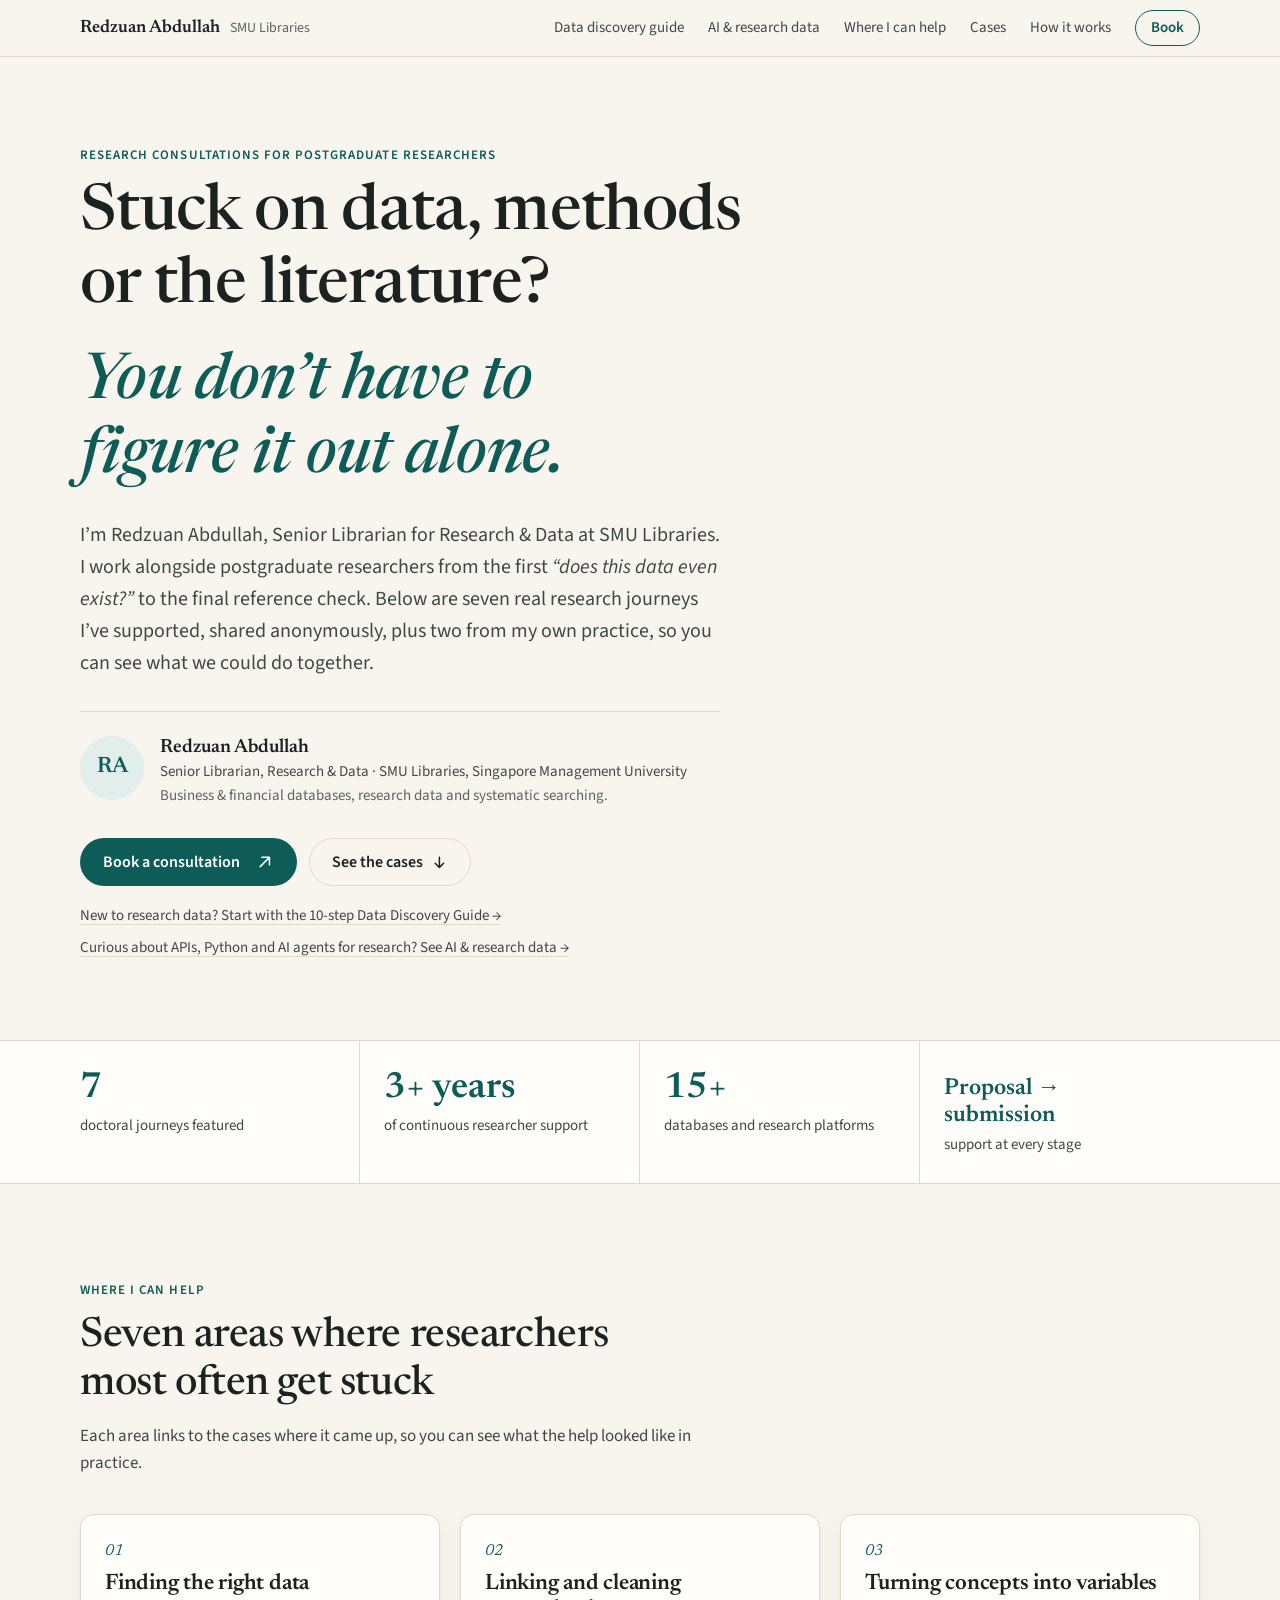
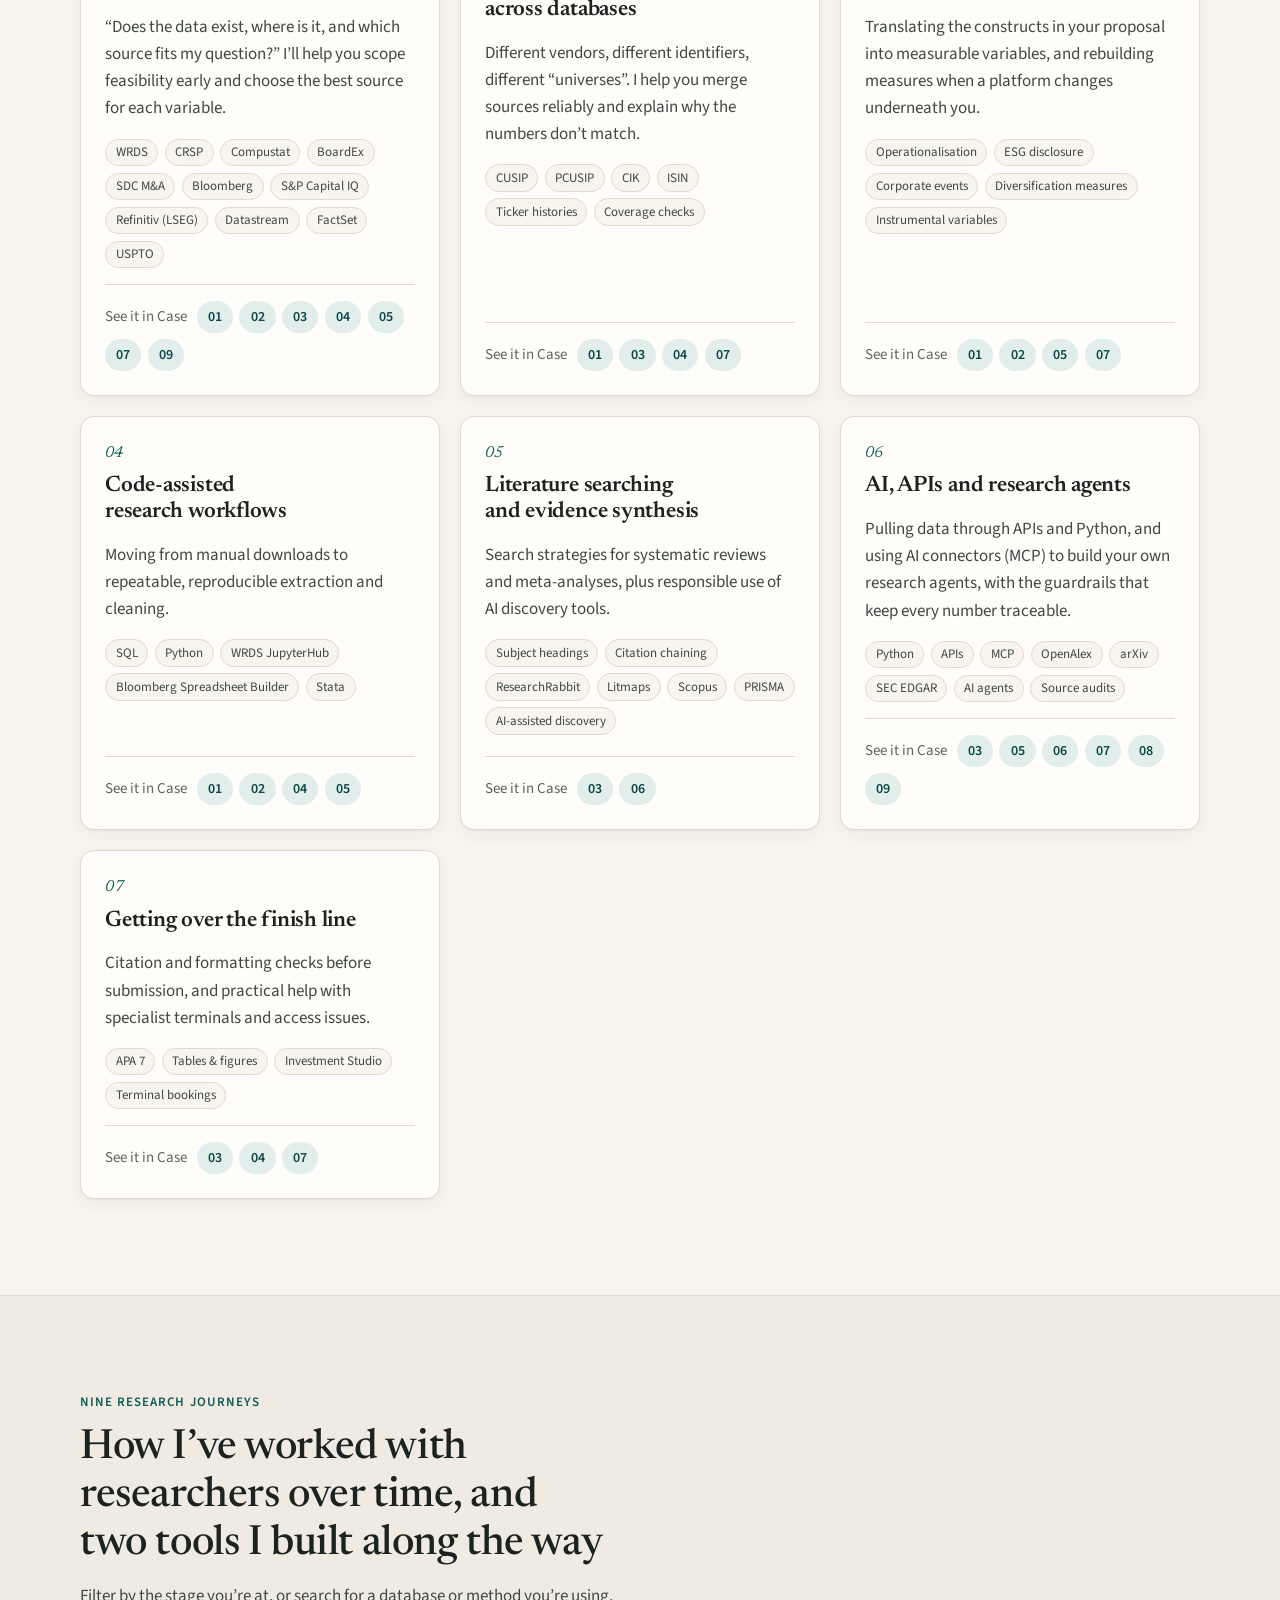
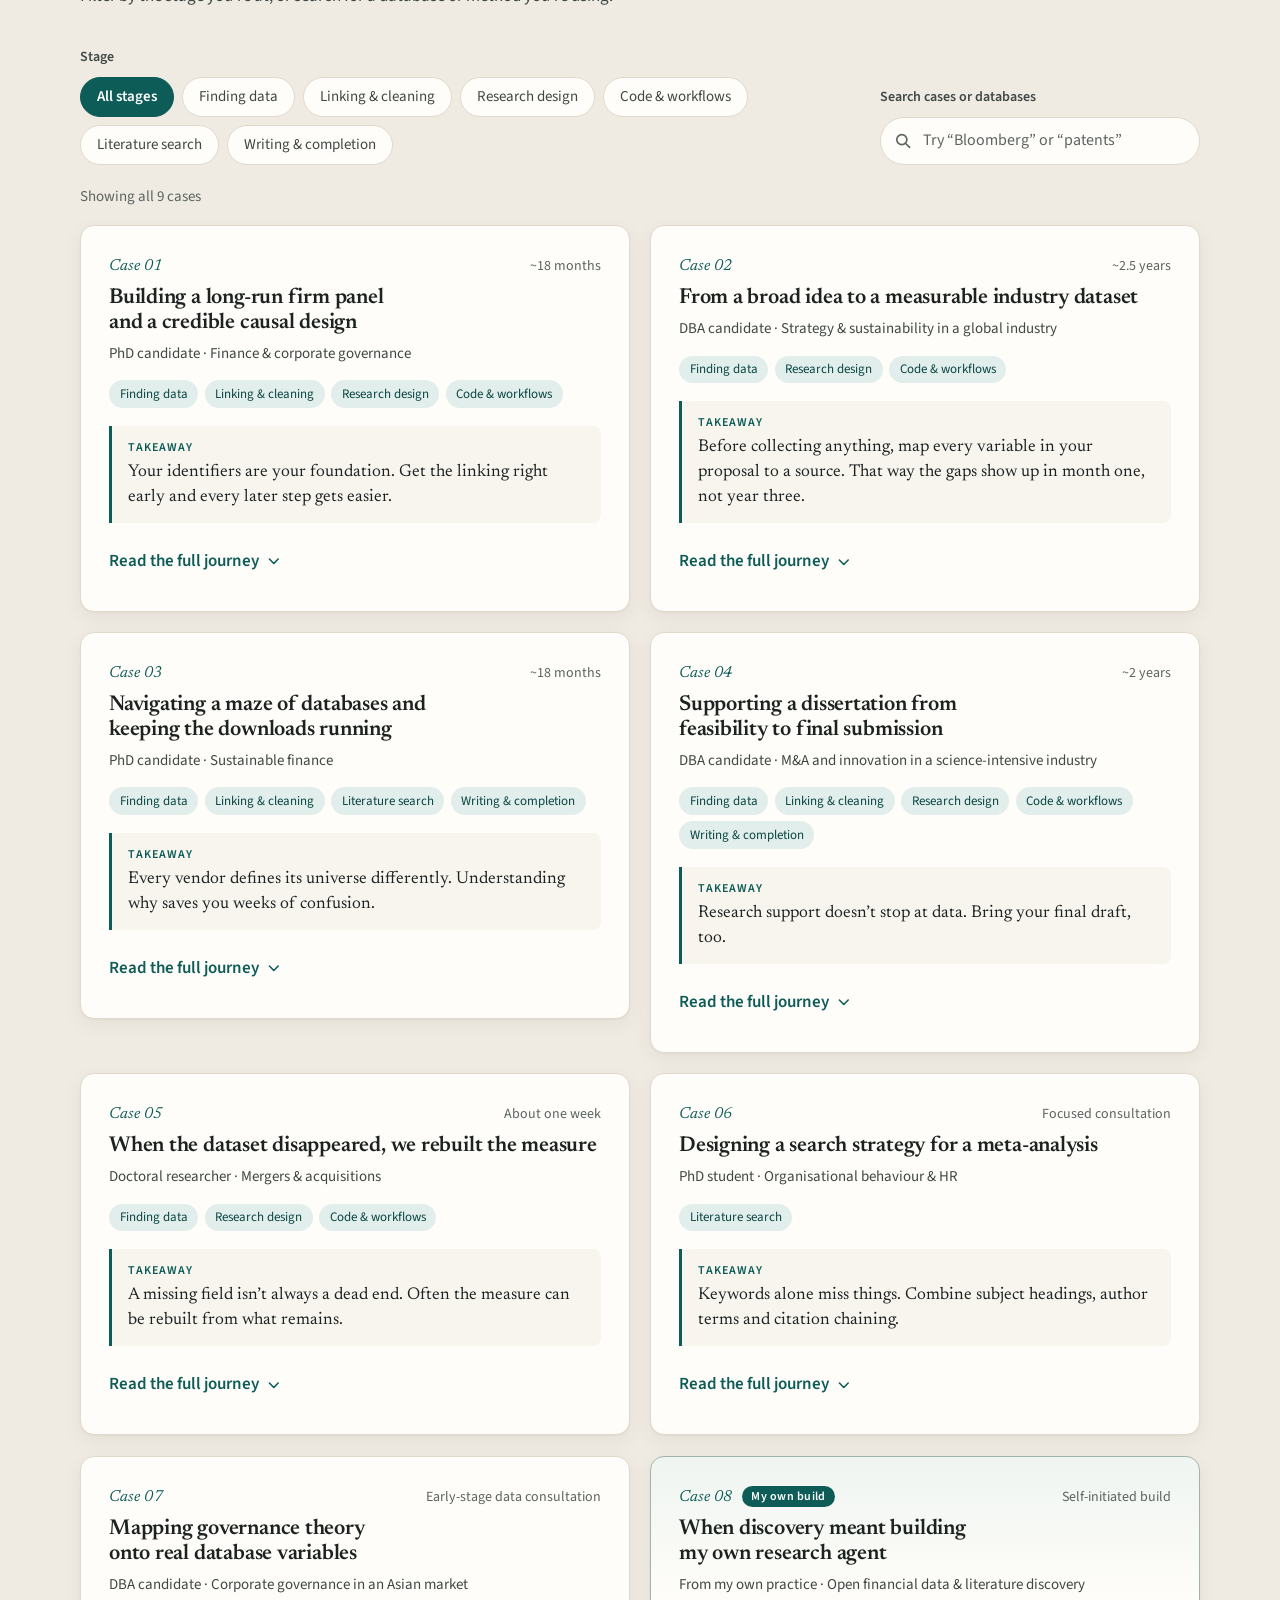
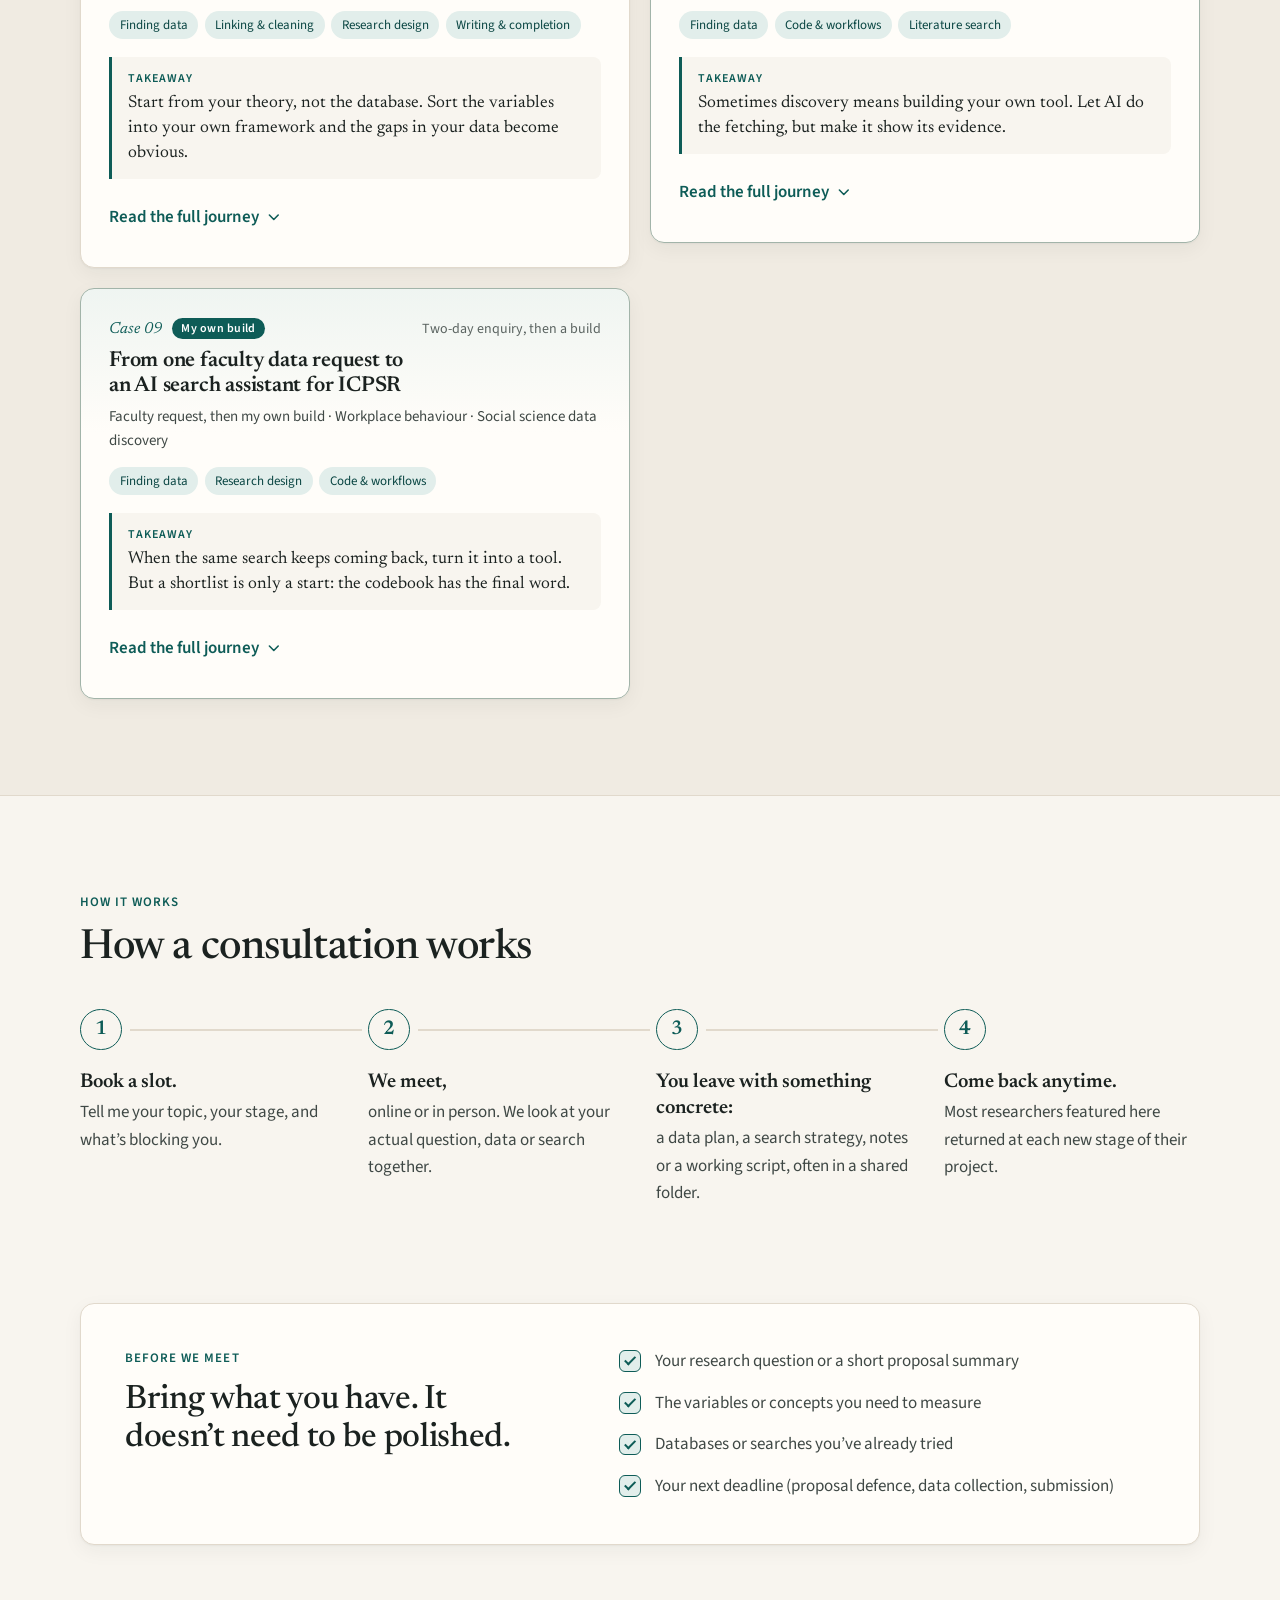
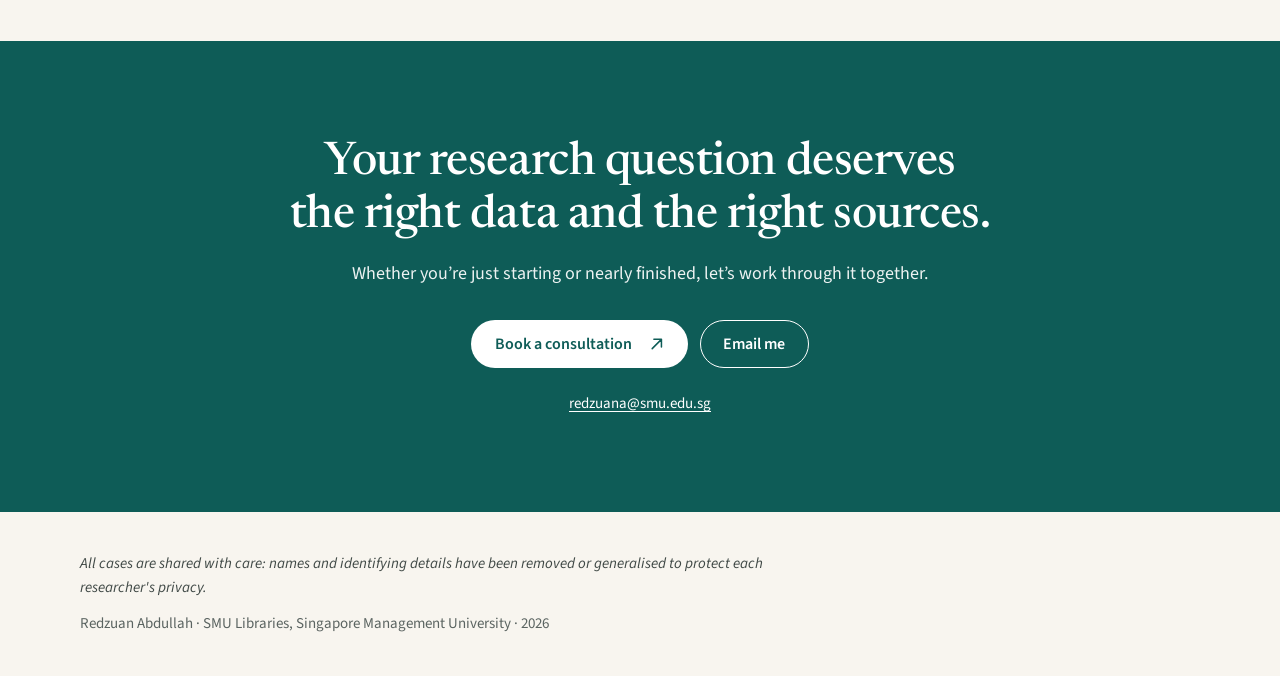
==== commit 35ab6087: "Add "AI & research data" page and Cases 08-09 New content: - ai.html + ai.css: AI & research data pa" ====
--- a/index.html
+++ b/index.html
@@ -14,7 +14,7 @@
   <meta property="og:type" content="website">
   <meta property="og:site_name" content="Research consultations · SMU Libraries">
   <meta property="og:title" content="Stuck on data, methods or the literature?">
-  <meta property="og:description" content="You don't have to figure it out alone. Seven real research journeys, and one-tap booking with Redzuan Abdullah, Senior Librarian for Research &amp; Data at SMU Libraries.">
+  <meta property="og:description" content="You don't have to figure it out alone. Nine research journeys, and one-tap booking with Redzuan Abdullah, Senior Librarian for Research &amp; Data at SMU Libraries.">
   <meta property="og:url" content="https://redzuan-research-support.onrender.com/">
   <meta property="og:image" content="https://redzuan-research-support.onrender.com/assets/og-image.png">
   <meta property="og:image:width" content="1200">
@@ -22,7 +22,7 @@
   <meta property="og:image:alt" content="Research consultations with Redzuan Abdullah, SMU Libraries">
   <meta name="twitter:card" content="summary_large_image">
   <meta name="twitter:title" content="Stuck on data, methods or the literature?">
-  <meta name="twitter:description" content="Seven real research journeys, and one-tap booking with a Senior Librarian at SMU Libraries.">
+  <meta name="twitter:description" content="Nine research journeys, and one-tap booking with a Senior Librarian at SMU Libraries.">
   <meta name="twitter:image" content="https://redzuan-research-support.onrender.com/assets/og-image.png">
 
   <link rel="icon" href="assets/favicon.svg" type="image/svg+xml">
@@ -44,6 +44,7 @@
       </a>
       <nav class="topbar__nav" aria-label="Sections">
         <a href="guide.html">Data discovery guide</a>
+        <a href="ai.html">AI &amp; research data</a>
         <a href="#help">Where I can help</a>
         <a href="#cases">Cases</a>
         <a href="#how">How it works</a>
@@ -66,7 +67,7 @@
           I’m <span data-name>Redzuan Abdullah</span>, <span data-title-sentence>Senior Librarian for Research &amp; Data</span> at SMU Libraries.
           I work alongside postgraduate researchers from the first <em>“does this data even exist?”</em>
           to the final reference check. Below are seven real research journeys I’ve supported,
-          shared anonymously, so you can see what we could do together.
+          shared anonymously, plus two from my own practice, so you can see what we could do together.
         </p>
 
         <div class="person">
@@ -89,6 +90,7 @@
           </a>
         </div>
         <p class="hero__guide"><a href="guide.html">New to research data? Start with the 10-step Data Discovery Guide <span aria-hidden="true">→</span></a></p>
+        <p class="hero__guide"><a href="ai.html">Curious about APIs, Python and AI agents for research? See AI &amp; research data <span aria-hidden="true">→</span></a></p>
       </div>
     </section>
 
@@ -104,7 +106,7 @@
       <div class="wrap">
         <header class="section__head reveal">
           <p class="eyebrow">Where I can help</p>
-          <h2 id="help-title" class="section__title">Six areas where researchers most often get stuck</h2>
+          <h2 id="help-title" class="section__title">Seven areas where researchers most often get stuck</h2>
           <p class="section__intro">Each area links to the cases where it came up, so you can see what the help looked like in practice.</p>
         </header>
         <ol class="themes" id="themes-list"></ol>
@@ -115,8 +117,8 @@
     <section class="section section--tint" id="cases" aria-labelledby="cases-title">
       <div class="wrap">
         <header class="section__head reveal">
-          <p class="eyebrow">Seven research journeys</p>
-          <h2 id="cases-title" class="section__title">How I’ve worked with doctoral researchers over time</h2>
+          <p class="eyebrow">Nine research journeys</p>
+          <h2 id="cases-title" class="section__title">How I’ve worked with researchers over time, and two tools I built along the way</h2>
           <p class="section__intro">Filter by the stage you’re at, or search for a database or method you’re using.</p>
         </header>
 
--- a/styles.css
+++ b/styles.css
@@ -170,14 +170,15 @@
 
 /* Phones: one short link to the other page, next to "Book" */
 .topbar__nav a.topbar__mobile { display: inline; }
-@media (max-width: 767px) {
+/* The full nav needs about 960px, so phones and tablets get the short bar */
+@media (max-width: 1023px) {
   .topbar__nav { gap: 1rem; }
 }
 @media (max-width: 399px) {
   .topbar__org { display: none; }
 }
 
-@media (min-width: 768px) {
+@media (min-width: 1024px) {
   .topbar__nav a:not(.topbar__book) { display: inline; }
   .topbar__nav a.topbar__mobile { display: none; }
 }
@@ -242,6 +243,7 @@
 .hero__guide { margin-top: 1.1rem; font-size: 0.9375rem; }
 .hero__guide a { color: var(--ink-2); text-decoration: underline; text-decoration-color: var(--line); text-underline-offset: 0.25em; }
 .hero__guide a:hover { color: var(--accent); text-decoration-color: currentColor; }
+.hero__guide + .hero__guide { margin-top: 0.5rem; }
 
 .person {
   display: flex;
@@ -776,3 +778,14 @@
   .case.is-open > .case__takeaway, .case > .case__takeaway { display: none; }
   body { background: #fff; color: #000; }
 }
+
+/* ---------- Case from my own practice ---------- */
+.case--own { background: linear-gradient(180deg, color-mix(in srgb, var(--accent-soft) 55%, var(--surface)) 0, var(--surface) 9rem); border-color: color-mix(in srgb, var(--accent) 30%, var(--line)); }
+.case__badge {
+  display: inline-block; margin-left: 0.4rem; padding: 0.05rem 0.55rem;
+  border-radius: 999px; background: var(--accent); color: var(--on-accent);
+  font-family: var(--sans); font-style: normal; font-size: 0.75rem; font-weight: 600;
+  letter-spacing: 0.04em; vertical-align: 0.1em;
+}
+.demo { display: grid; gap: 0.85rem; justify-items: start; padding: 1rem 1.1rem; border-radius: var(--radius-sm); background: var(--accent-soft); }
+.demo__text { color: var(--ink); }
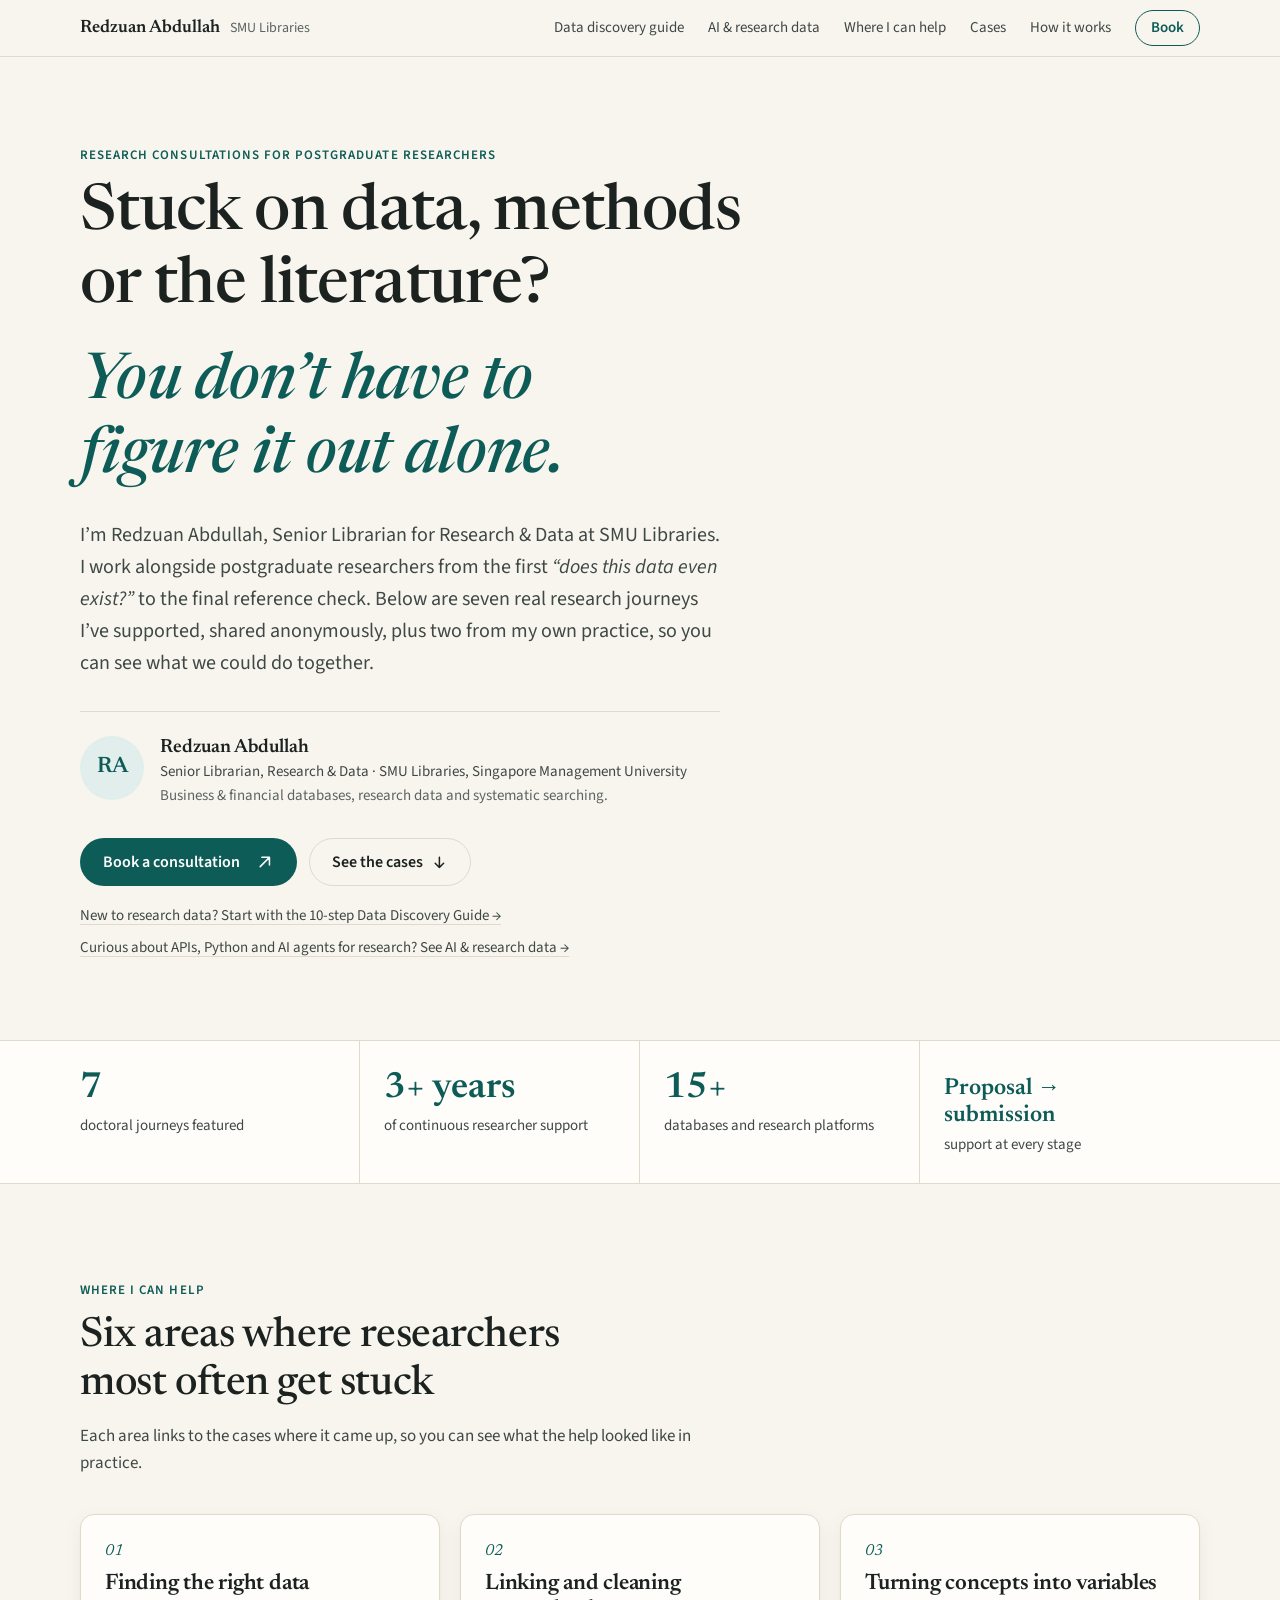
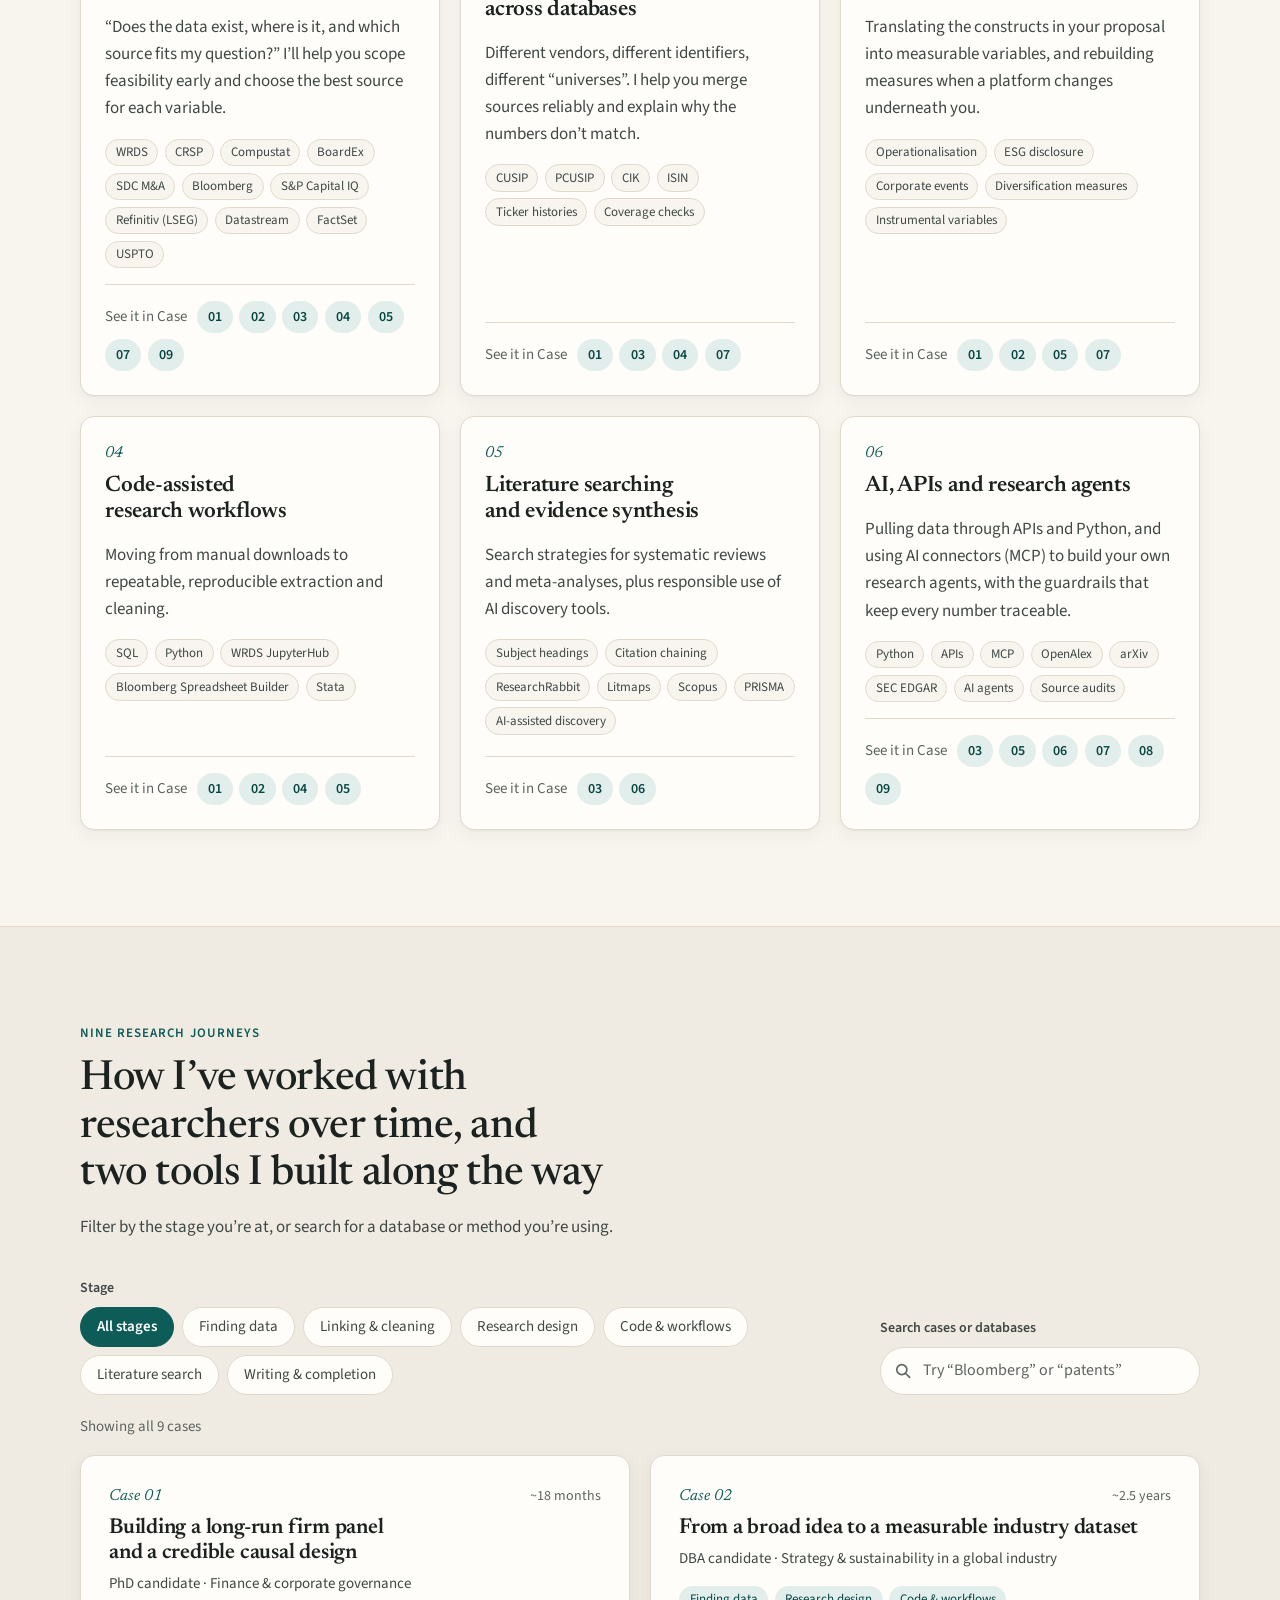
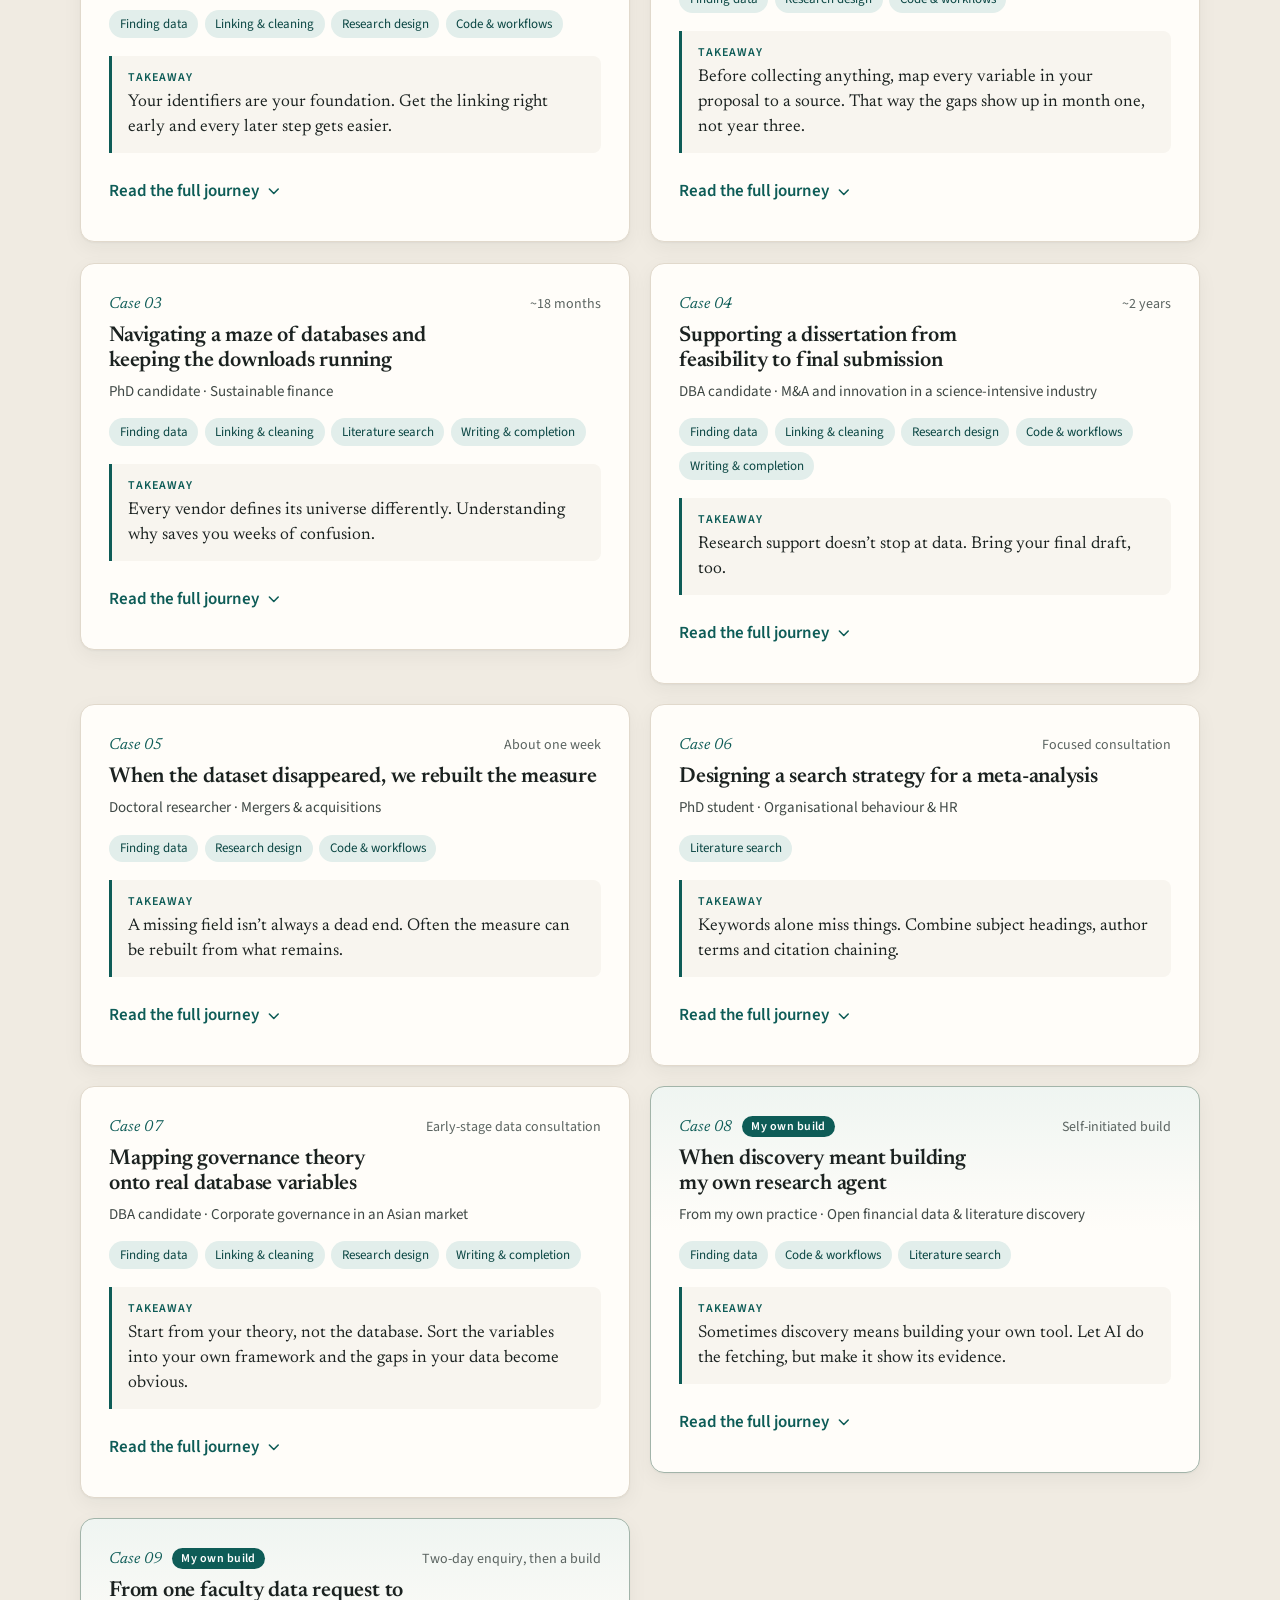
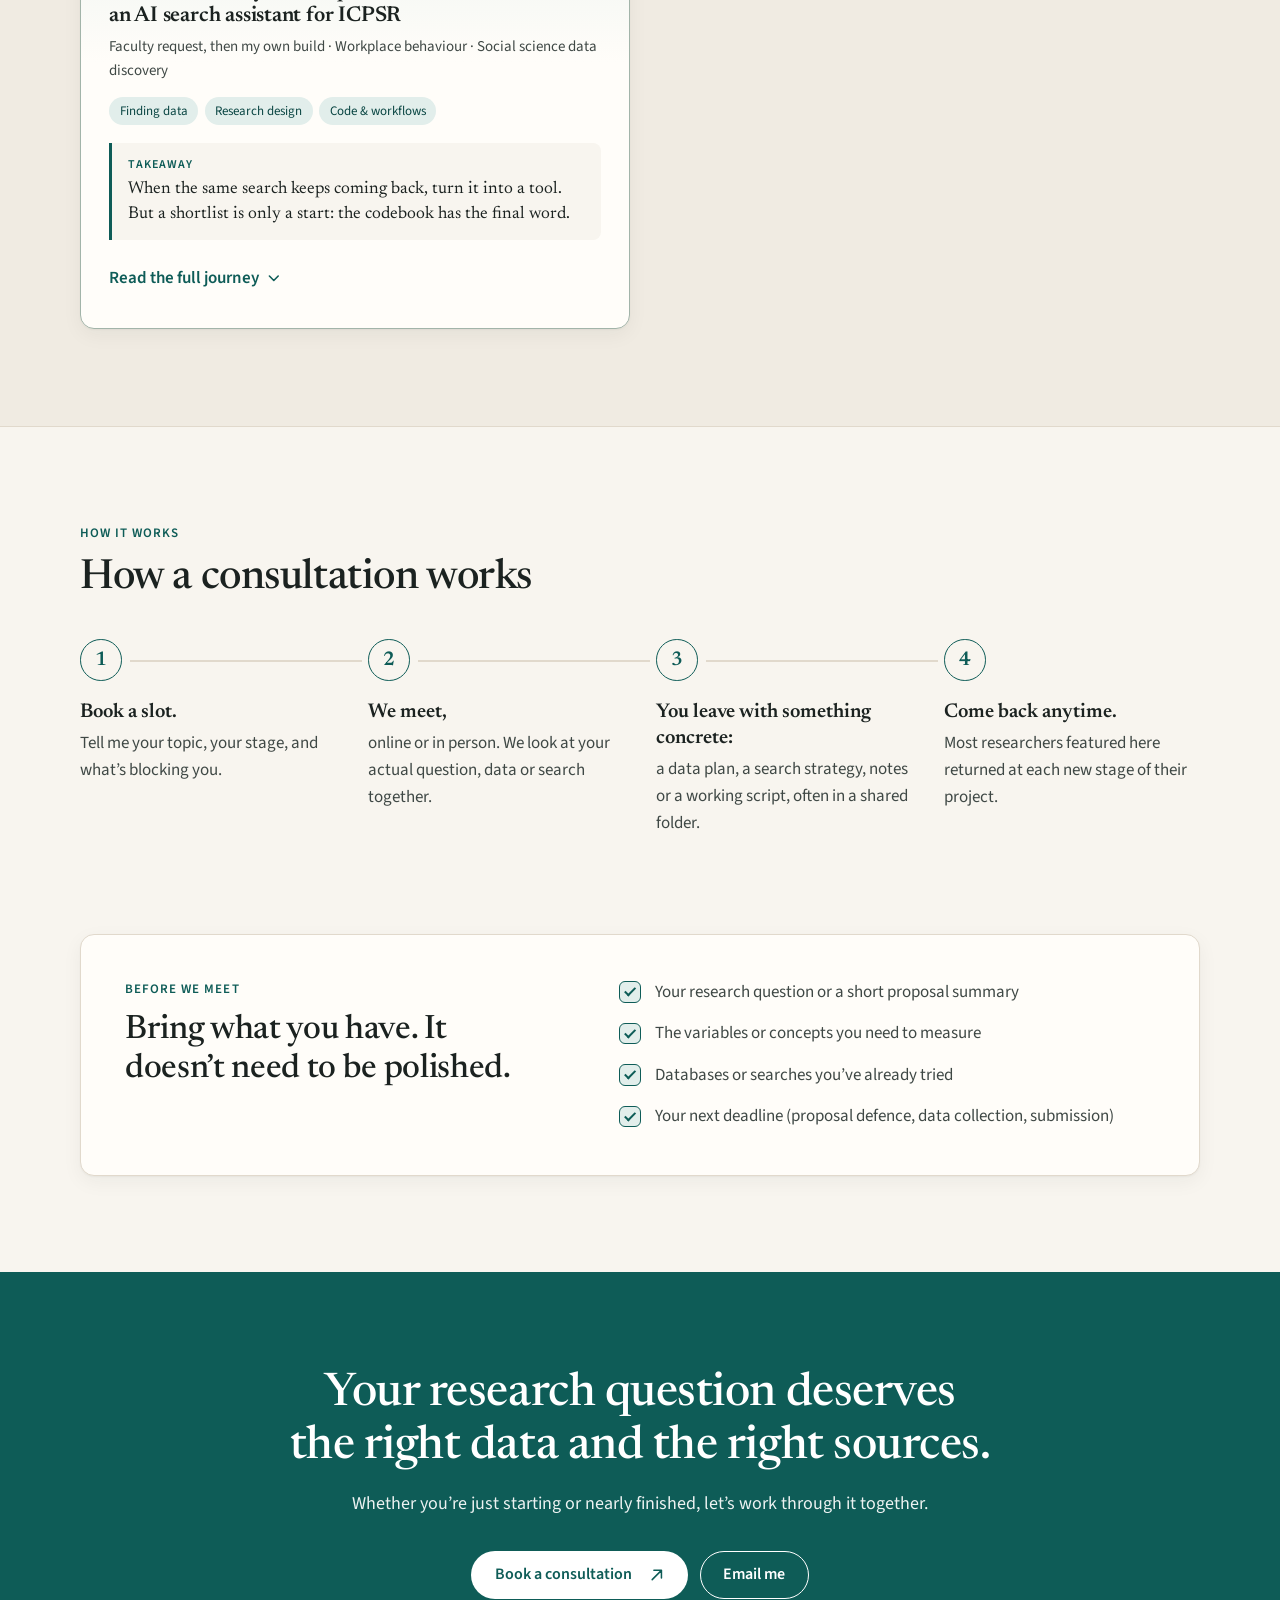
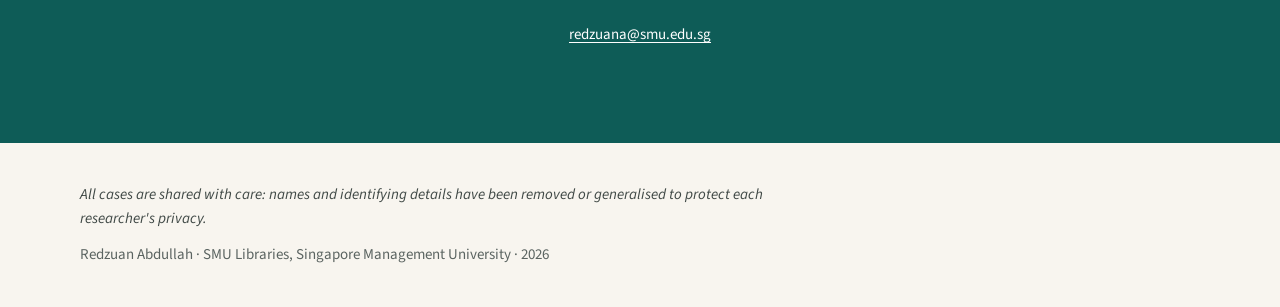
==== commit e8251756: "Remove "Getting over the finish line" theme (back to six themes) - Drop the theme from content.js; c" ====
--- a/index.html
+++ b/index.html
@@ -106,7 +106,7 @@
       <div class="wrap">
         <header class="section__head reveal">
           <p class="eyebrow">Where I can help</p>
-          <h2 id="help-title" class="section__title">Seven areas where researchers most often get stuck</h2>
+          <h2 id="help-title" class="section__title">Six areas where researchers most often get stuck</h2>
           <p class="section__intro">Each area links to the cases where it came up, so you can see what the help looked like in practice.</p>
         </header>
         <ol class="themes" id="themes-list"></ol>
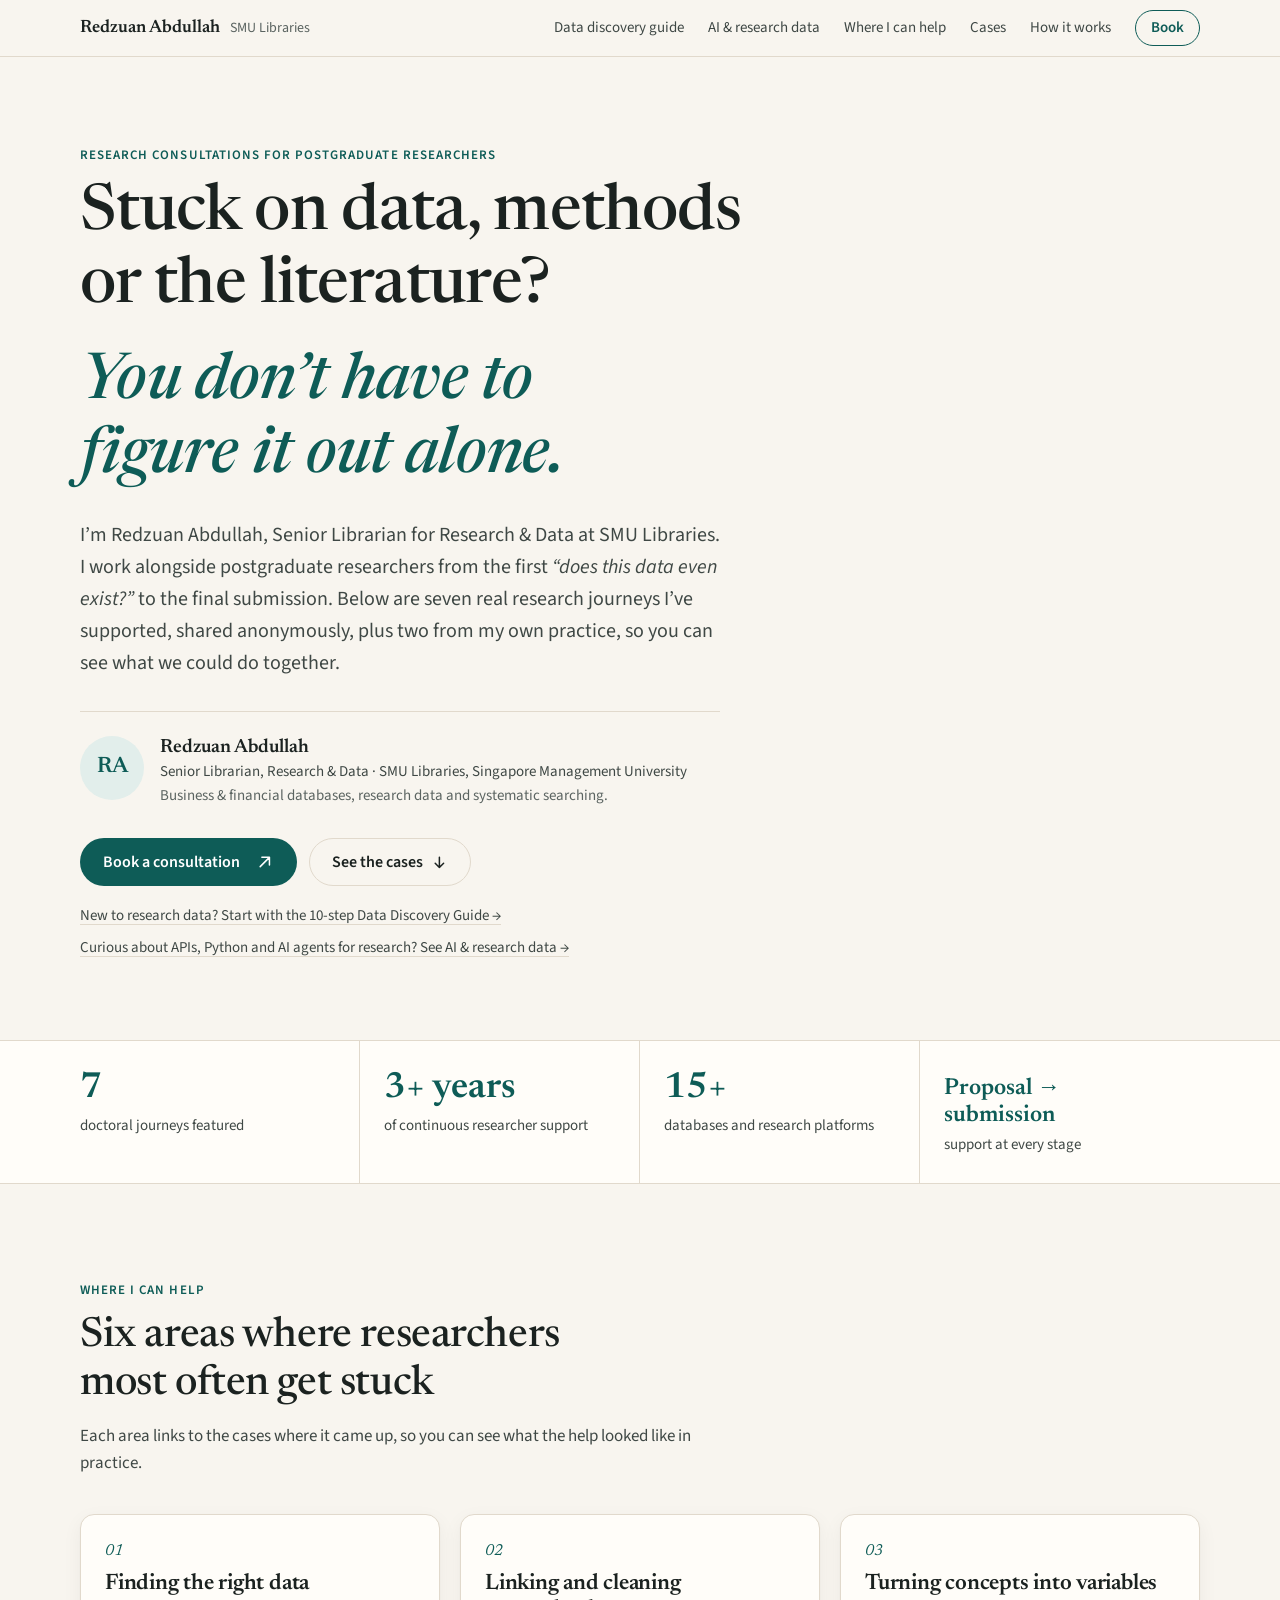
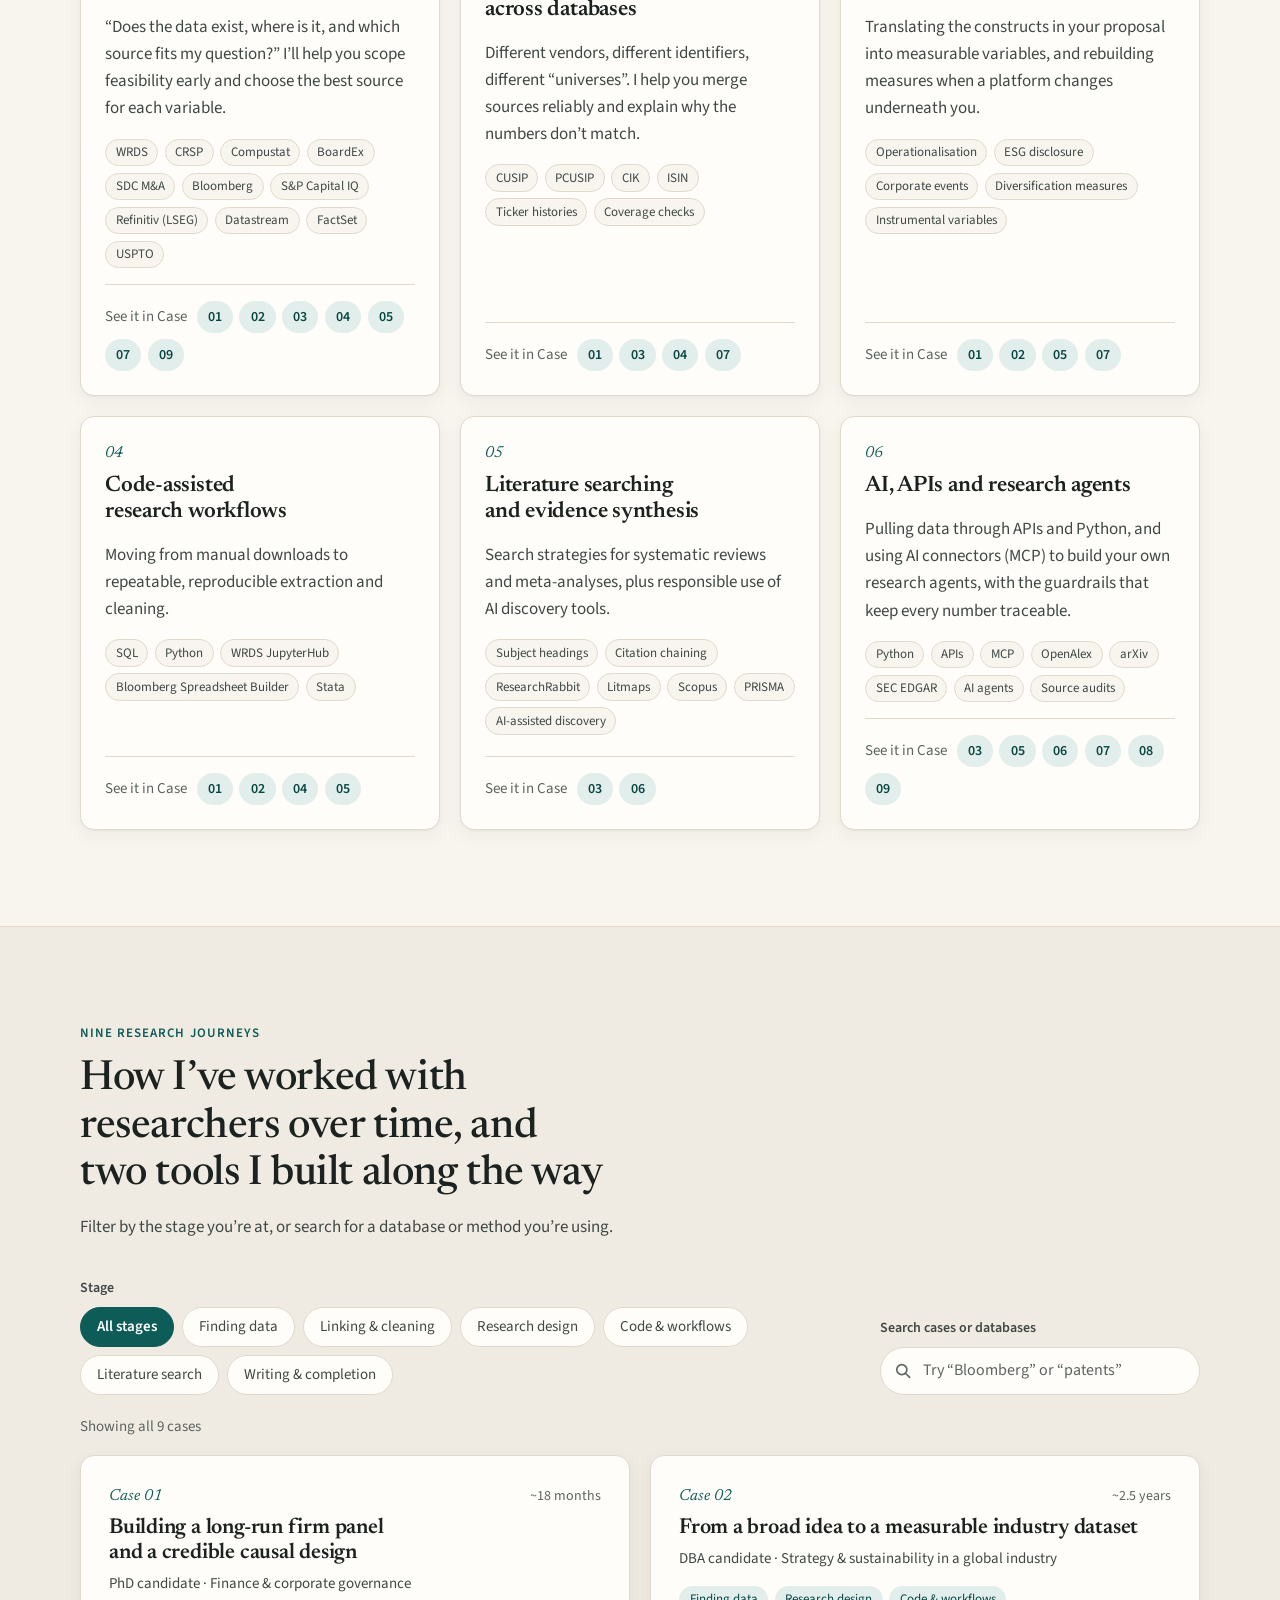
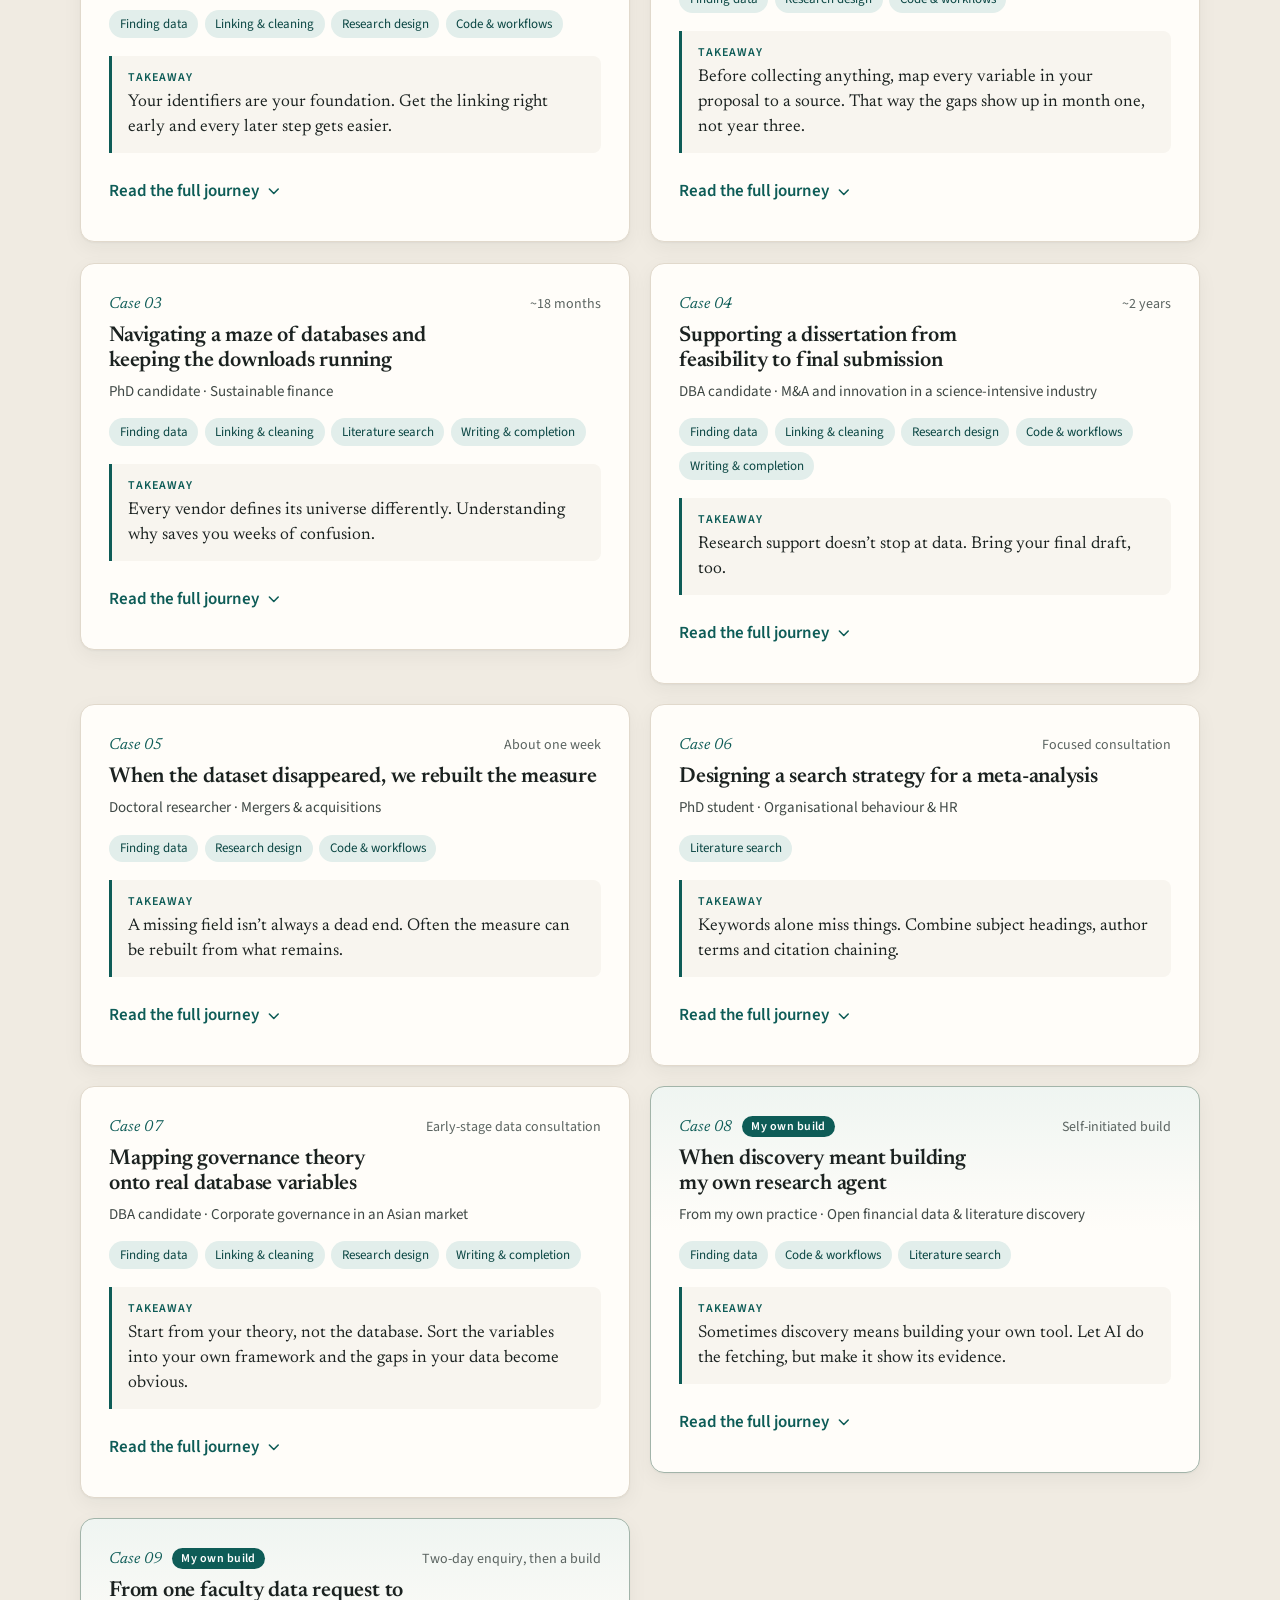
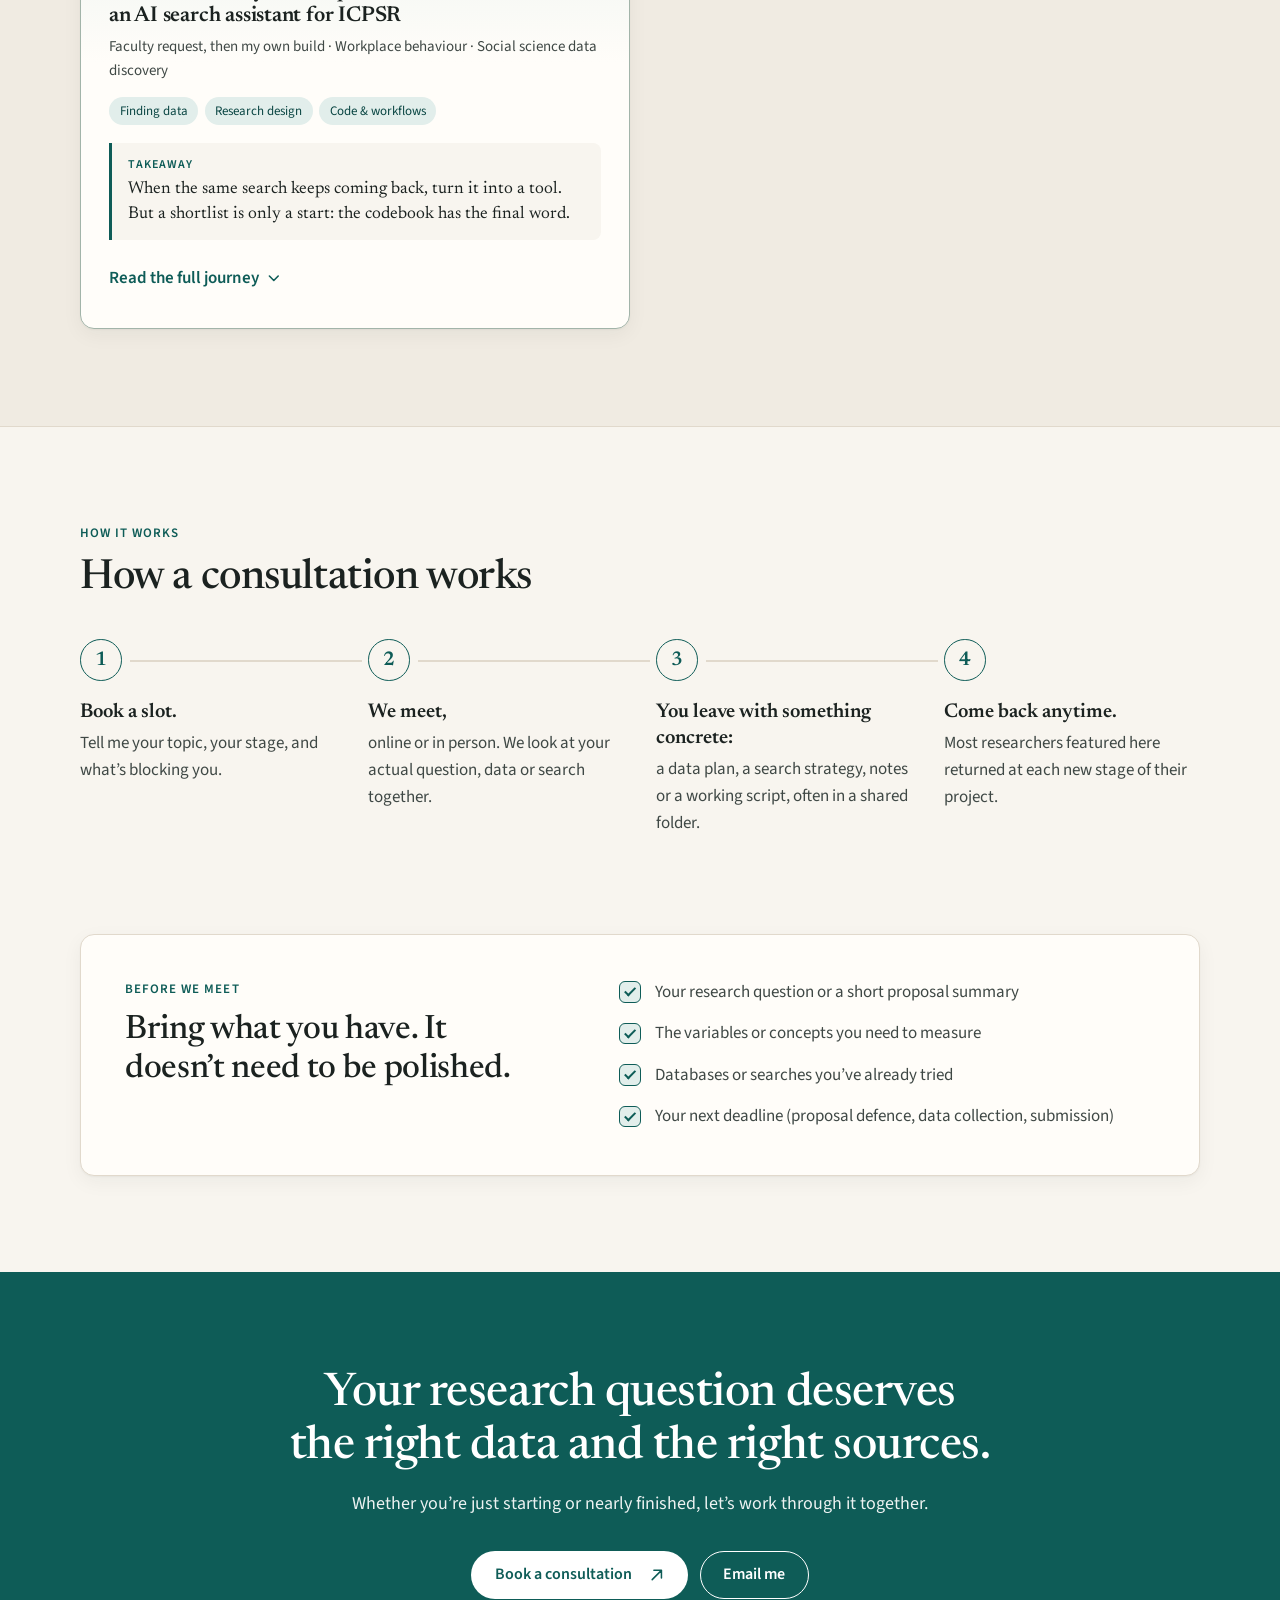
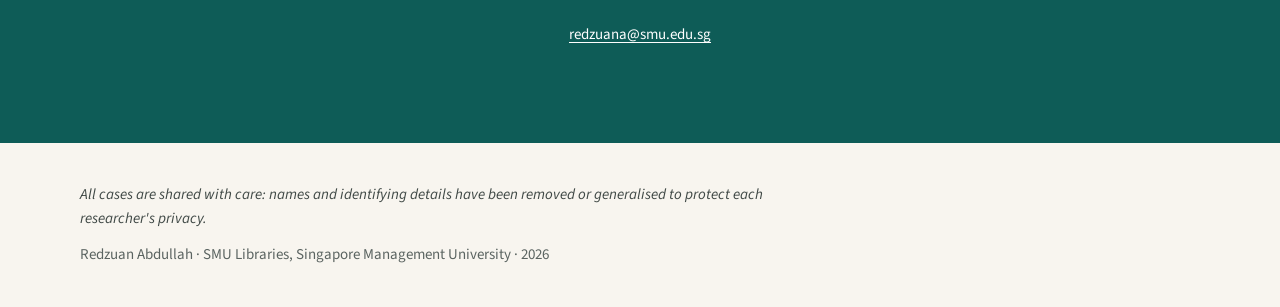
==== commit 315fe9cb: "Fix repeat-jump highlight timer; "to the final submission" wording - goToCase clears the previous hi" ====
--- a/index.html
+++ b/index.html
@@ -66,7 +66,7 @@
         <p class="hero__lede">
           I’m <span data-name>Redzuan Abdullah</span>, <span data-title-sentence>Senior Librarian for Research &amp; Data</span> at SMU Libraries.
           I work alongside postgraduate researchers from the first <em>“does this data even exist?”</em>
-          to the final reference check. Below are seven real research journeys I’ve supported,
+          to the final submission. Below are seven real research journeys I’ve supported,
           shared anonymously, plus two from my own practice, so you can see what we could do together.
         </p>
 
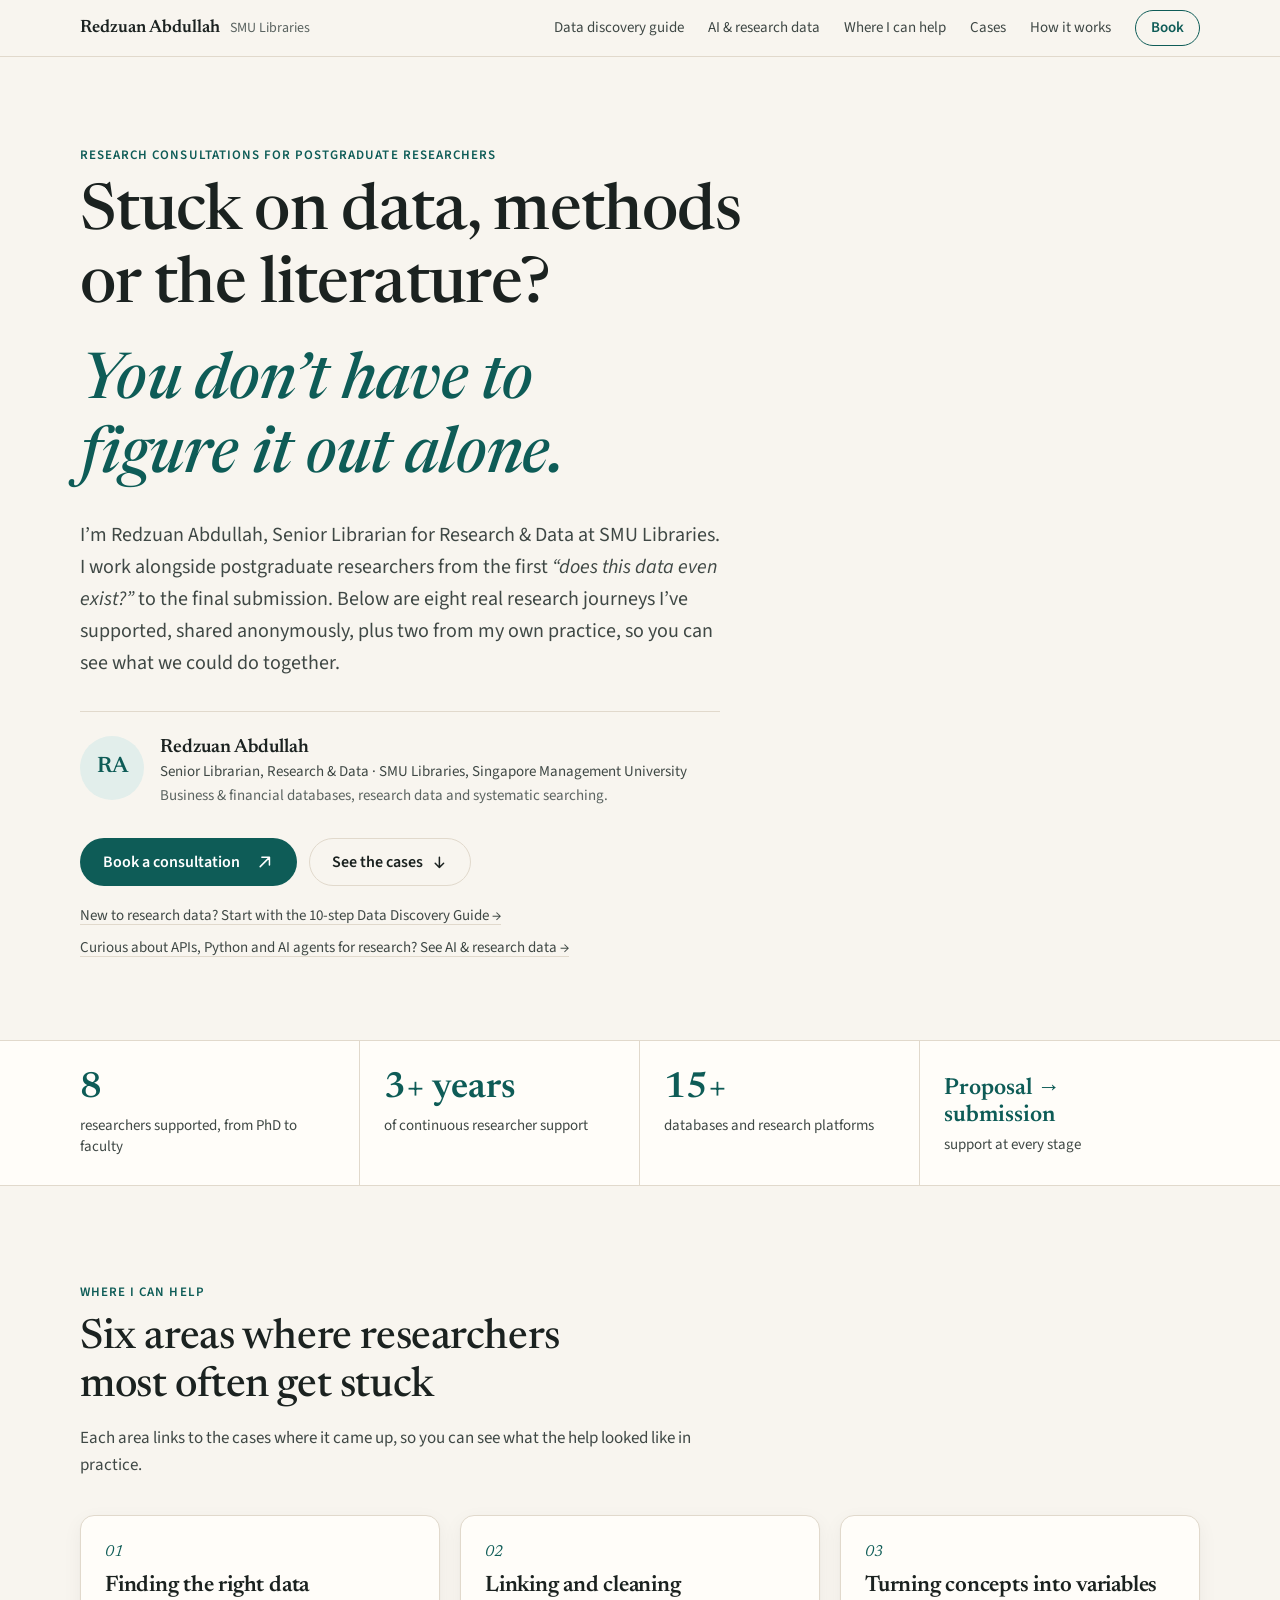
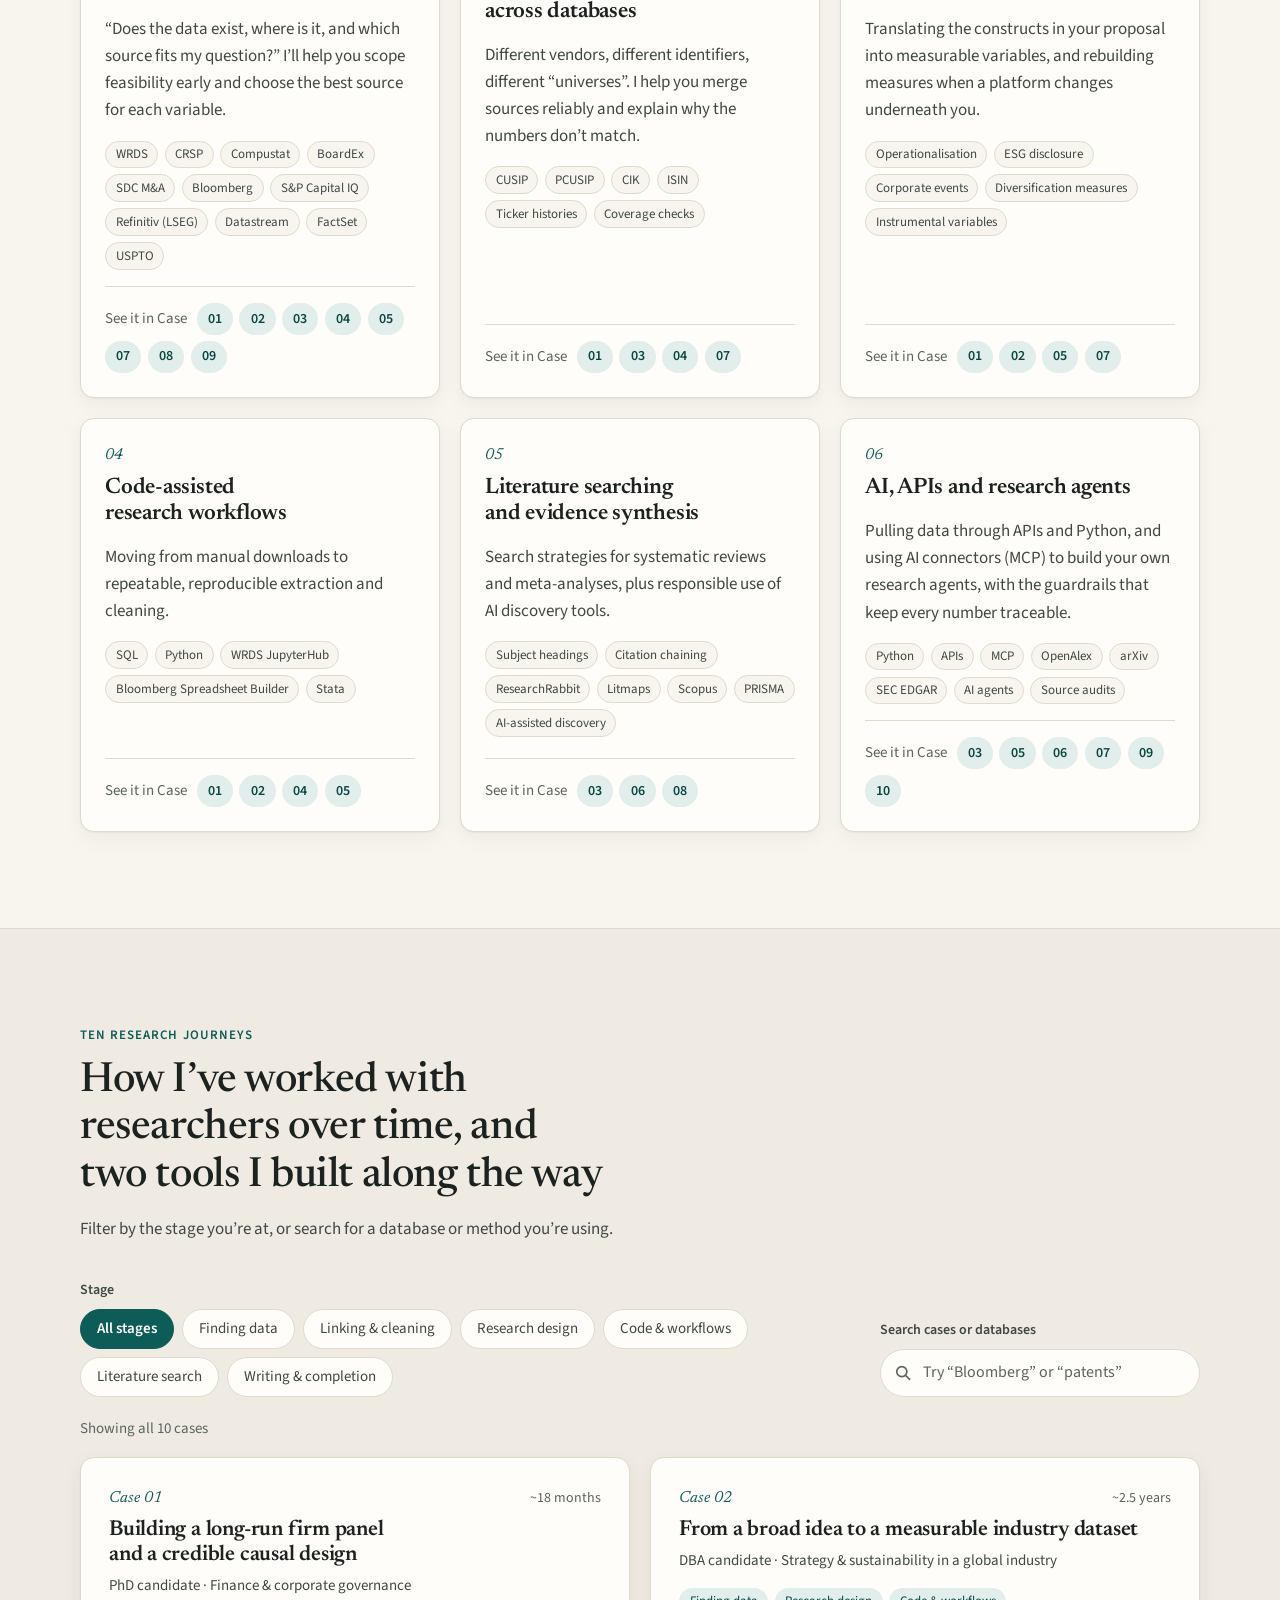
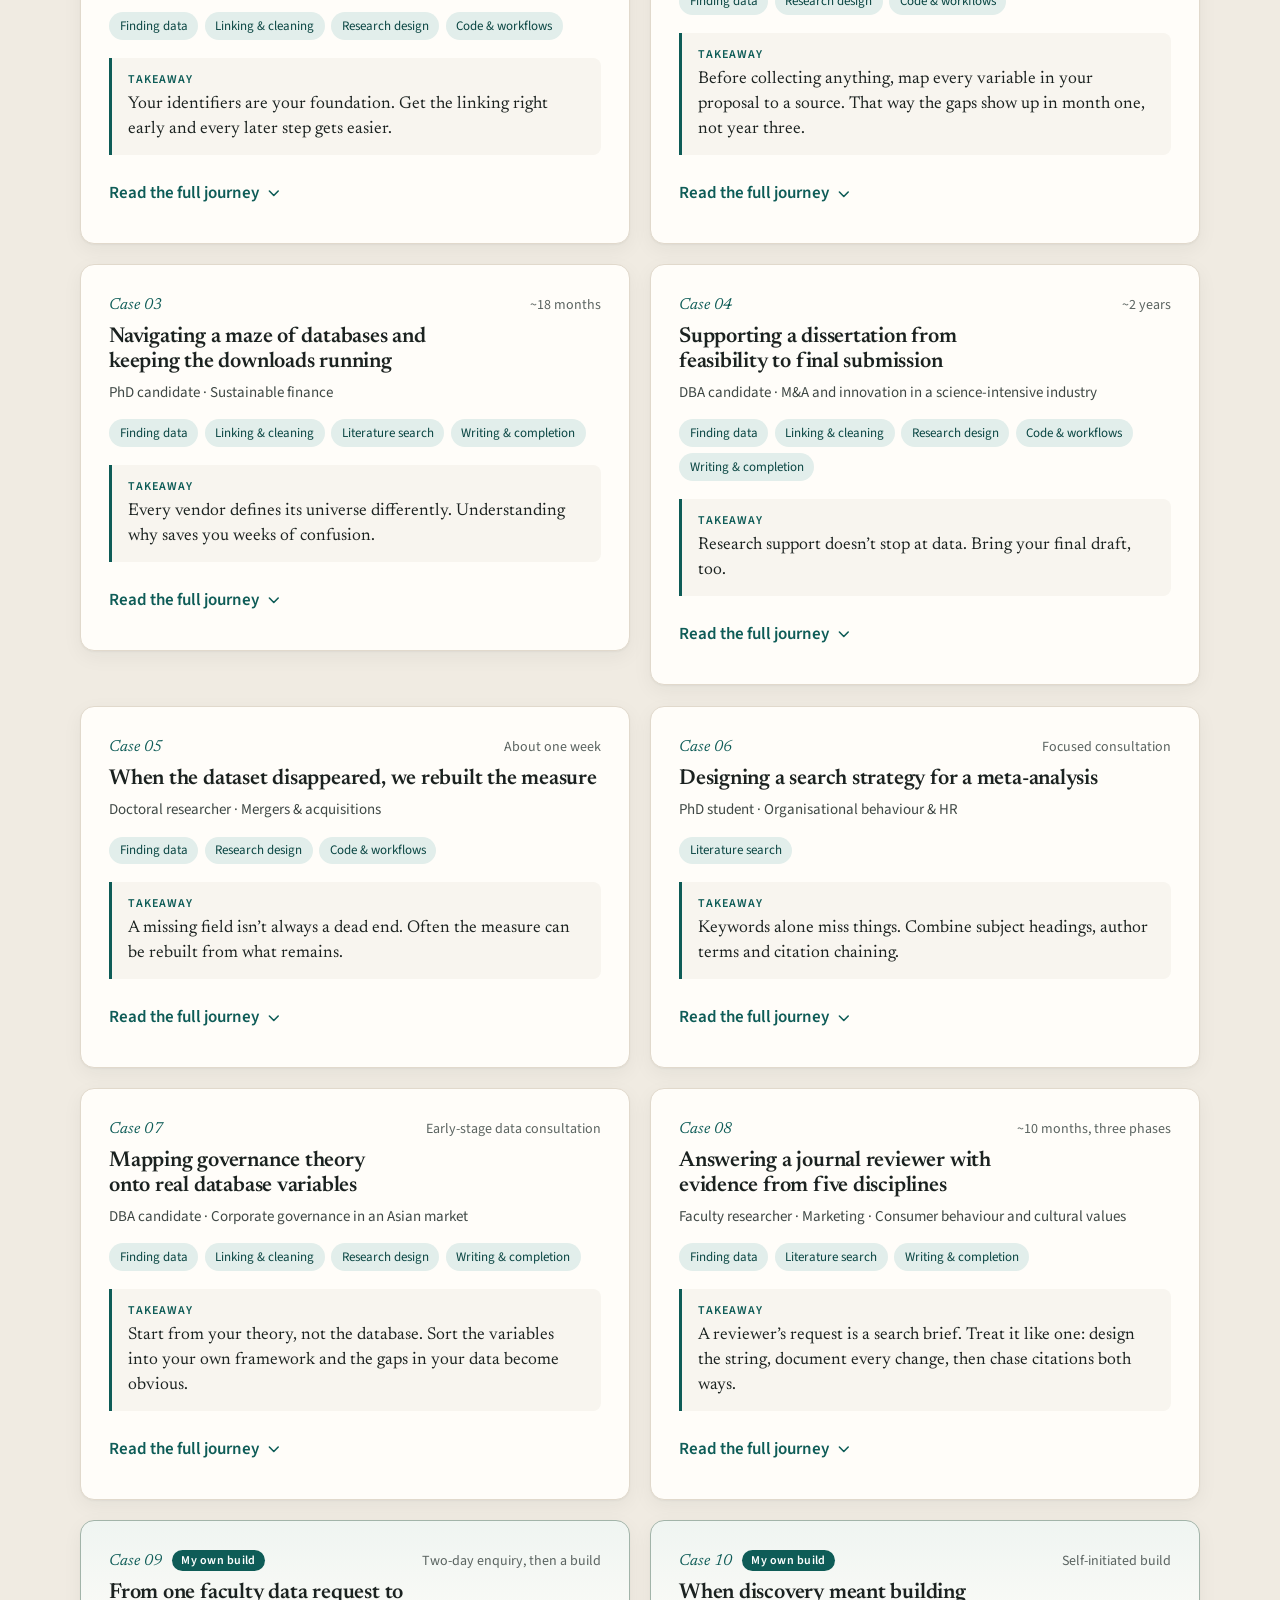
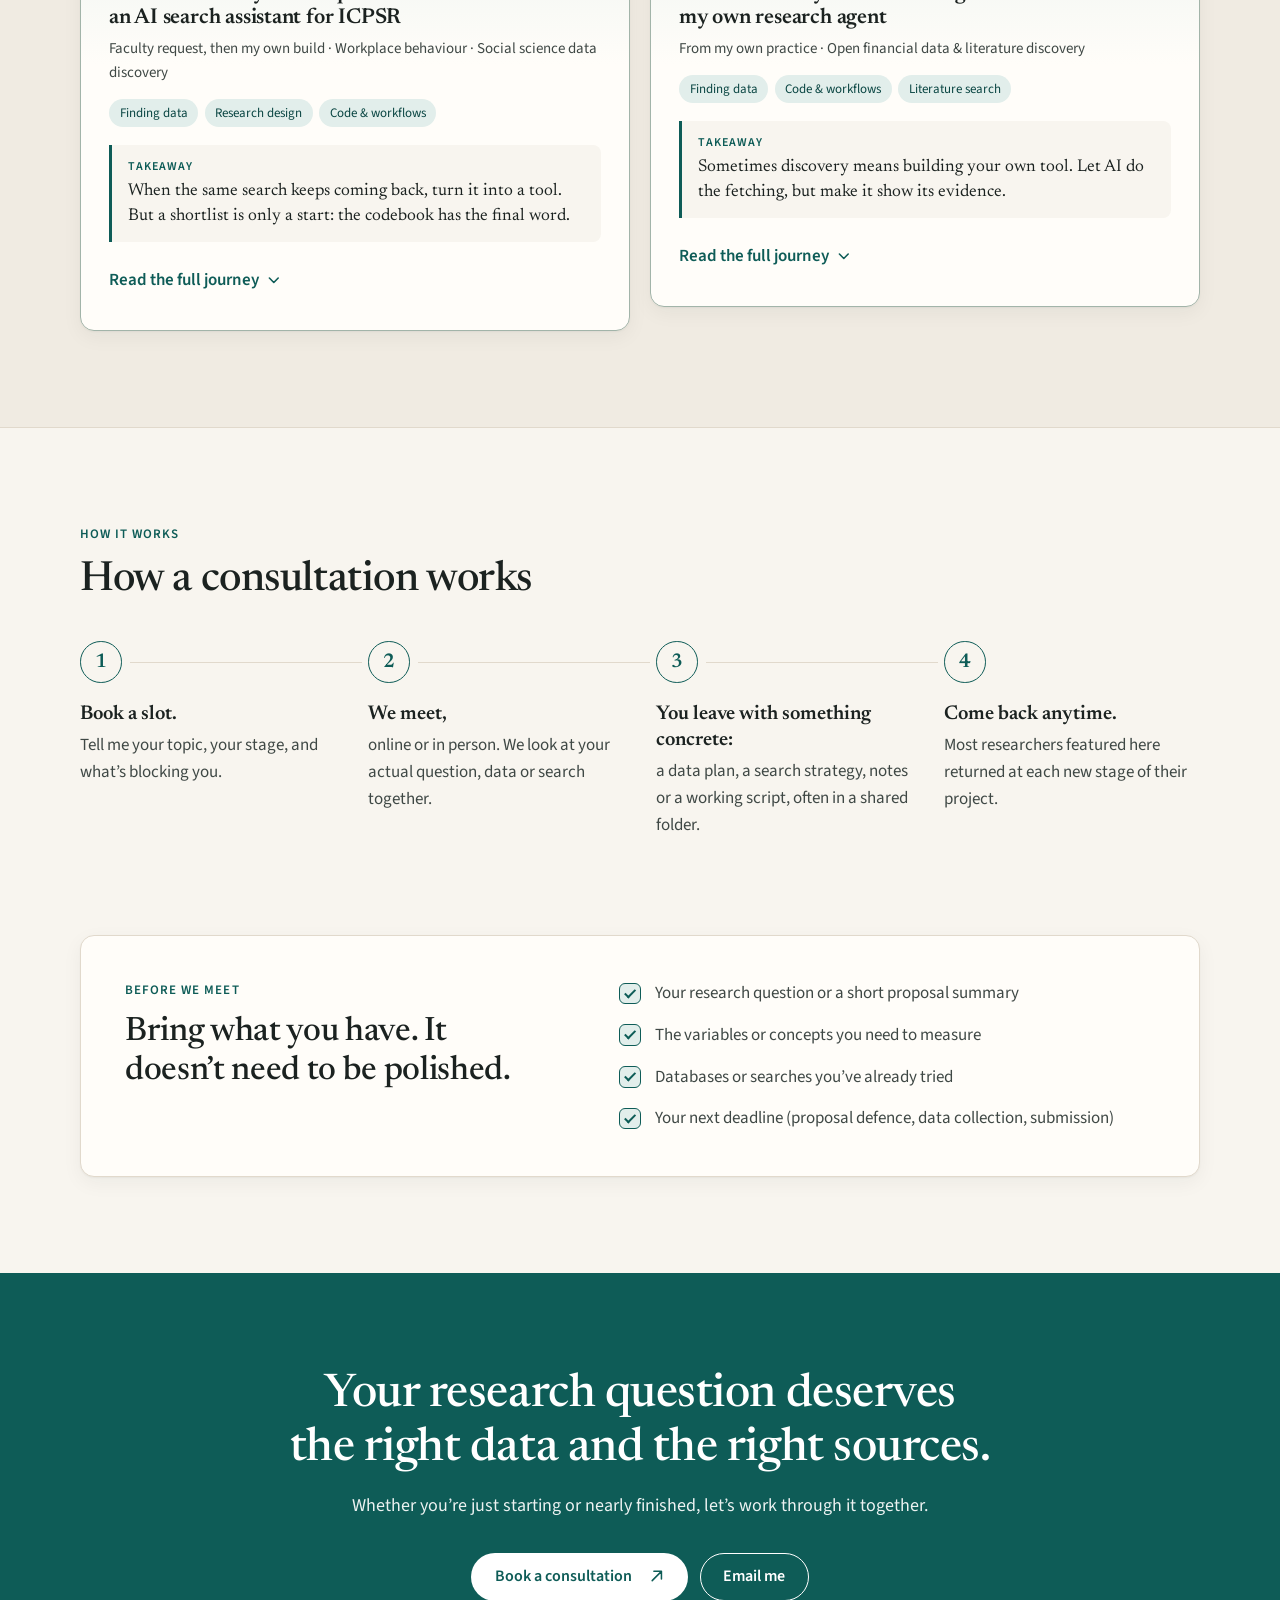
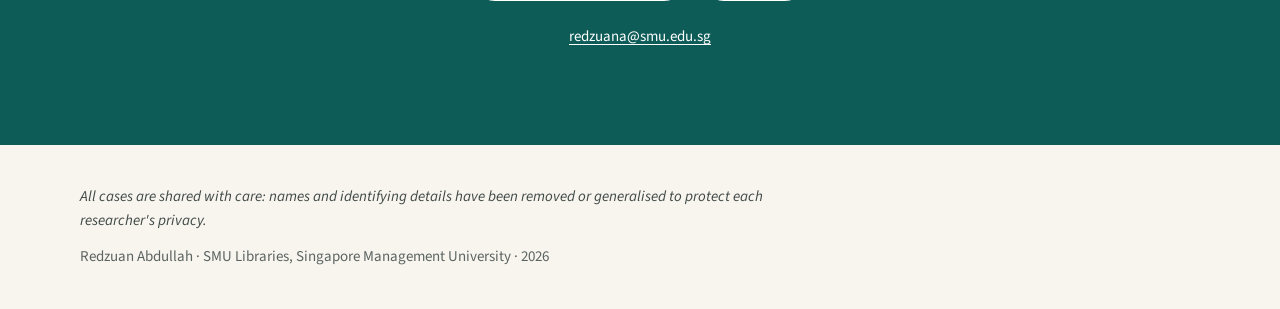
==== commit 6ec8b2df: "Add faculty reviewer case (08); finance agent moves to Case 10 - New Case 08: answering a journal re" ====
--- a/index.html
+++ b/index.html
@@ -14,7 +14,7 @@
   <meta property="og:type" content="website">
   <meta property="og:site_name" content="Research consultations · SMU Libraries">
   <meta property="og:title" content="Stuck on data, methods or the literature?">
-  <meta property="og:description" content="You don't have to figure it out alone. Nine research journeys, and one-tap booking with Redzuan Abdullah, Senior Librarian for Research &amp; Data at SMU Libraries.">
+  <meta property="og:description" content="You don't have to figure it out alone. Ten research journeys, and one-tap booking with Redzuan Abdullah, Senior Librarian for Research &amp; Data at SMU Libraries.">
   <meta property="og:url" content="https://redzuan-research-support.onrender.com/">
   <meta property="og:image" content="https://redzuan-research-support.onrender.com/assets/og-image.png">
   <meta property="og:image:width" content="1200">
@@ -22,7 +22,7 @@
   <meta property="og:image:alt" content="Research consultations with Redzuan Abdullah, SMU Libraries">
   <meta name="twitter:card" content="summary_large_image">
   <meta name="twitter:title" content="Stuck on data, methods or the literature?">
-  <meta name="twitter:description" content="Nine research journeys, and one-tap booking with a Senior Librarian at SMU Libraries.">
+  <meta name="twitter:description" content="Ten research journeys, and one-tap booking with a Senior Librarian at SMU Libraries.">
   <meta name="twitter:image" content="https://redzuan-research-support.onrender.com/assets/og-image.png">
 
   <link rel="icon" href="assets/favicon.svg" type="image/svg+xml">
@@ -66,7 +66,7 @@
         <p class="hero__lede">
           I’m <span data-name>Redzuan Abdullah</span>, <span data-title-sentence>Senior Librarian for Research &amp; Data</span> at SMU Libraries.
           I work alongside postgraduate researchers from the first <em>“does this data even exist?”</em>
-          to the final submission. Below are seven real research journeys I’ve supported,
+          to the final submission. Below are eight real research journeys I’ve supported,
           shared anonymously, plus two from my own practice, so you can see what we could do together.
         </p>
 
@@ -117,7 +117,7 @@
     <section class="section section--tint" id="cases" aria-labelledby="cases-title">
       <div class="wrap">
         <header class="section__head reveal">
-          <p class="eyebrow">Nine research journeys</p>
+          <p class="eyebrow">Ten research journeys</p>
           <h2 id="cases-title" class="section__title">How I’ve worked with researchers over time, and two tools I built along the way</h2>
           <p class="section__intro">Filter by the stage you’re at, or search for a database or method you’re using.</p>
         </header>
--- a/styles.css
+++ b/styles.css
@@ -789,3 +789,5 @@
 }
 .demo { display: grid; gap: 0.85rem; justify-items: start; padding: 1rem 1.1rem; border-radius: var(--radius-sm); background: var(--accent-soft); }
 .demo__text { color: var(--ink); }
+.demo__actions { display: flex; flex-wrap: wrap; gap: 0.6rem; }
+.demo__note { margin-top: -0.35rem; font-size: 0.8125rem; color: var(--muted); }
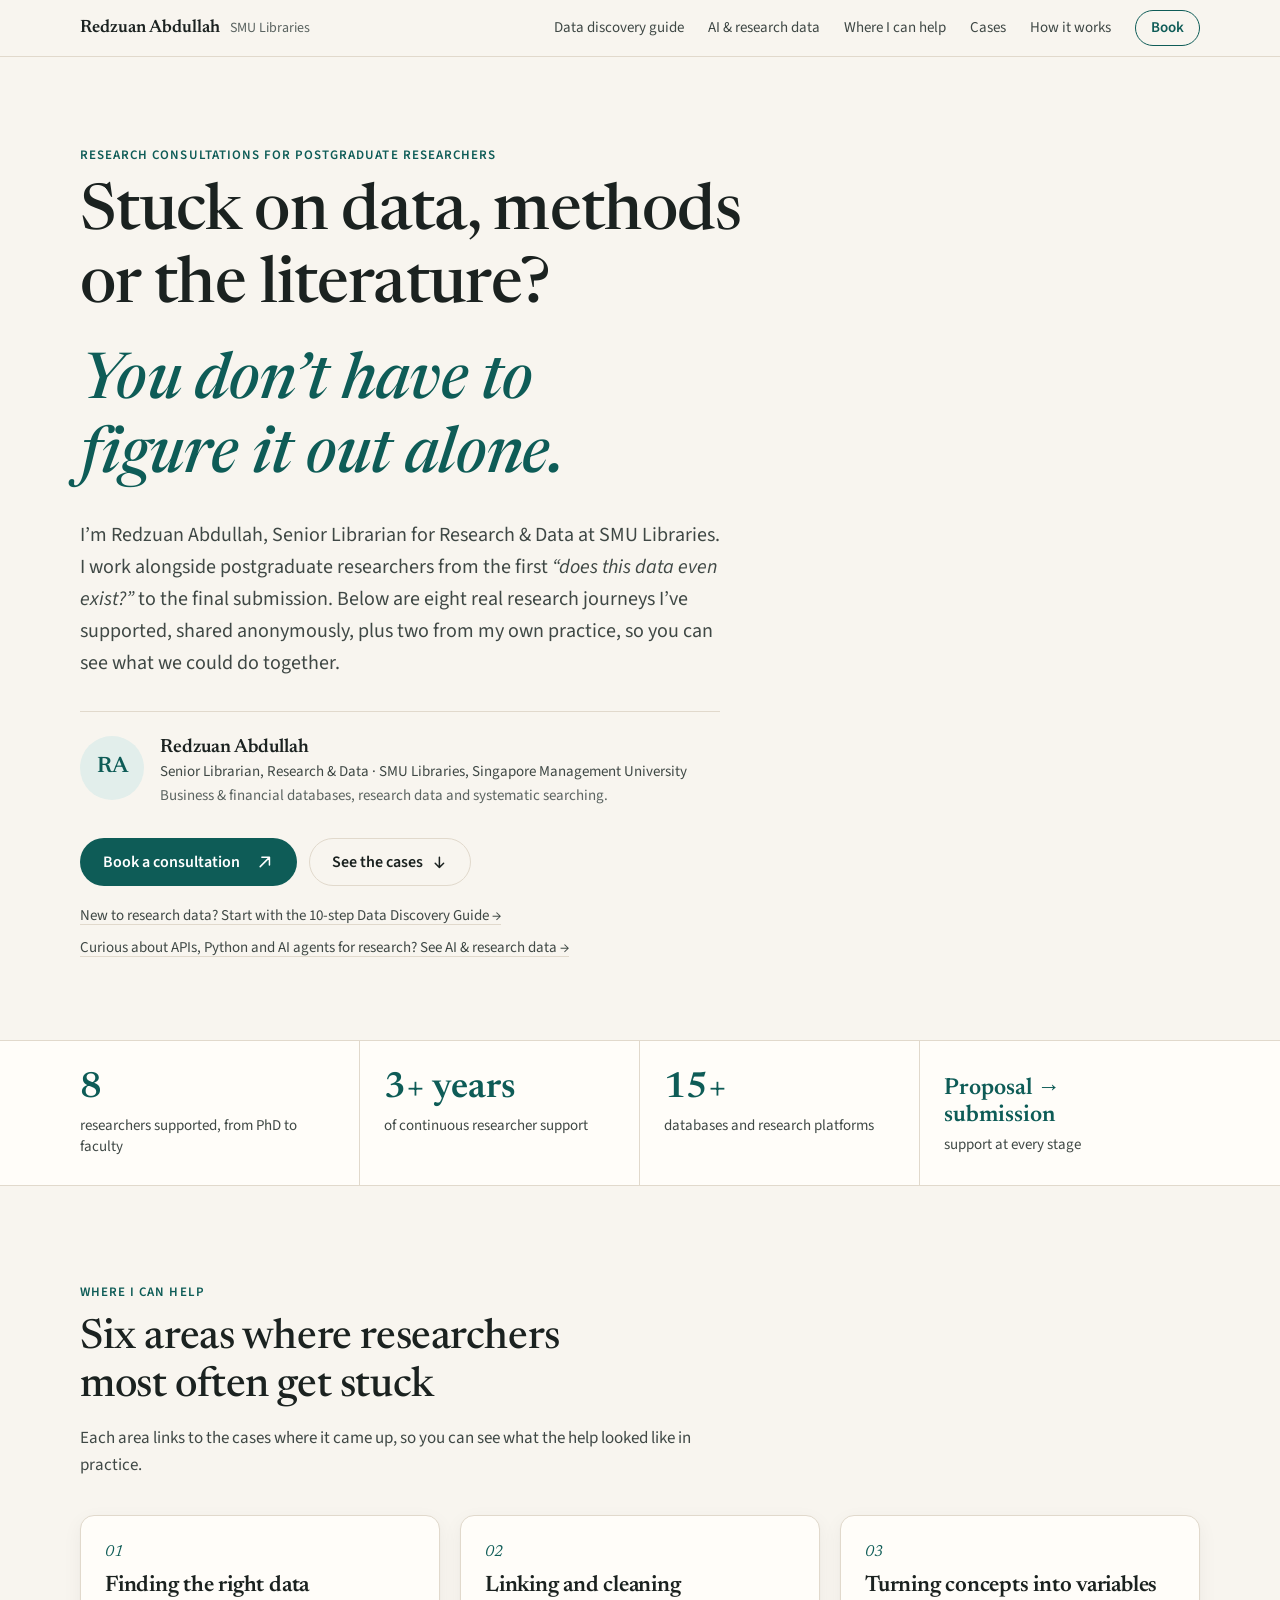
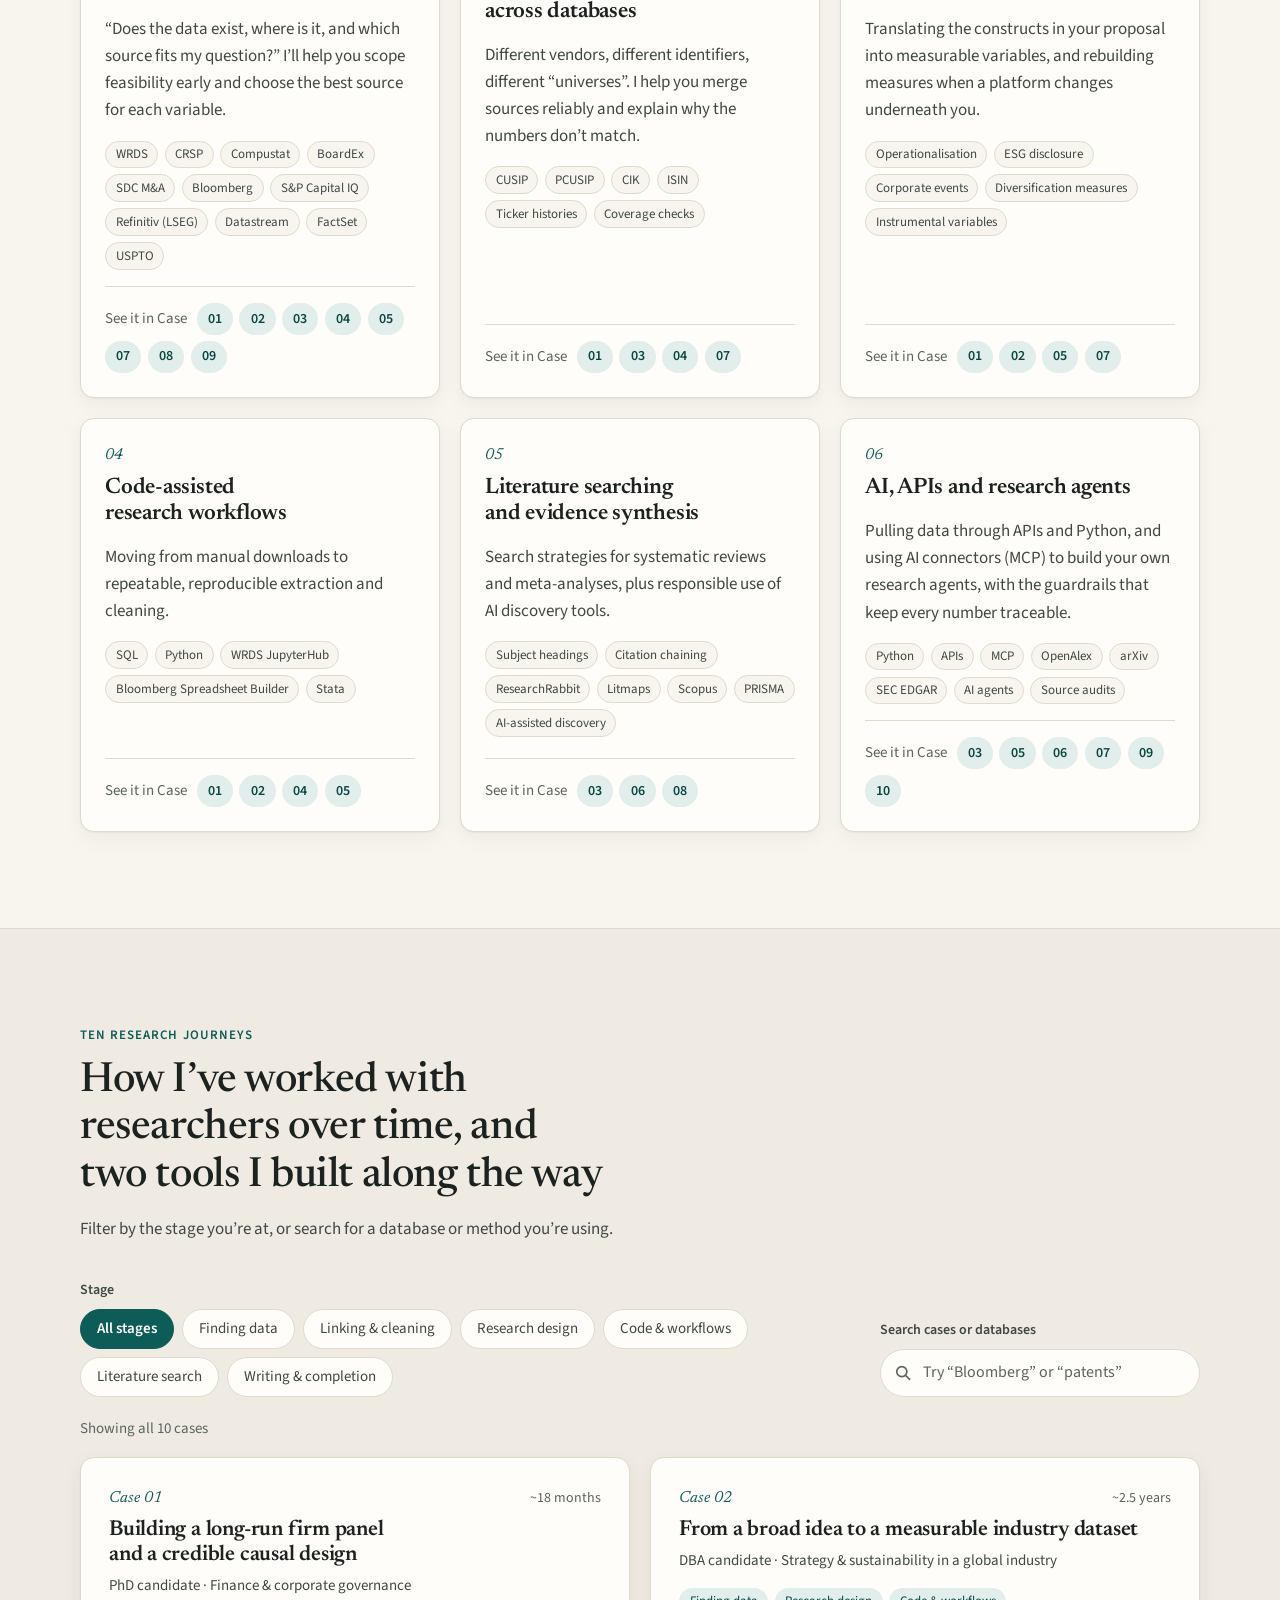
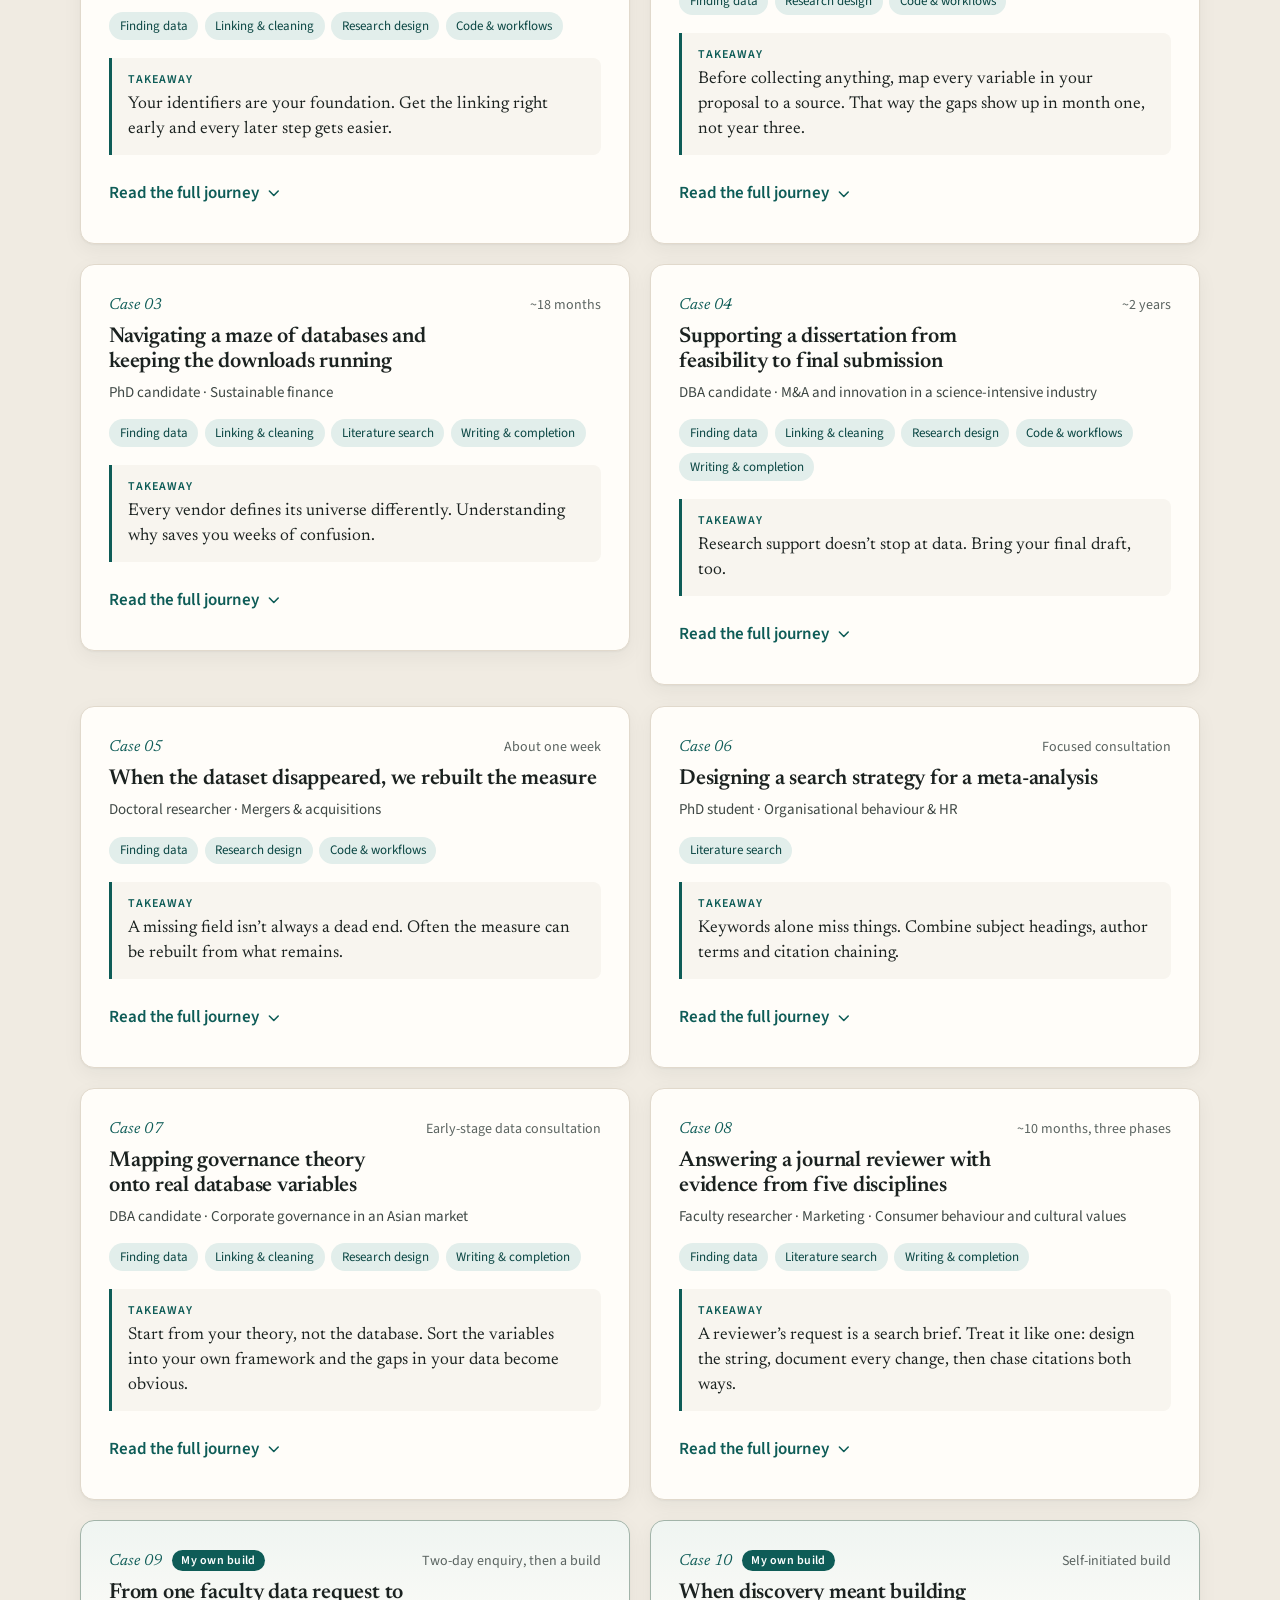
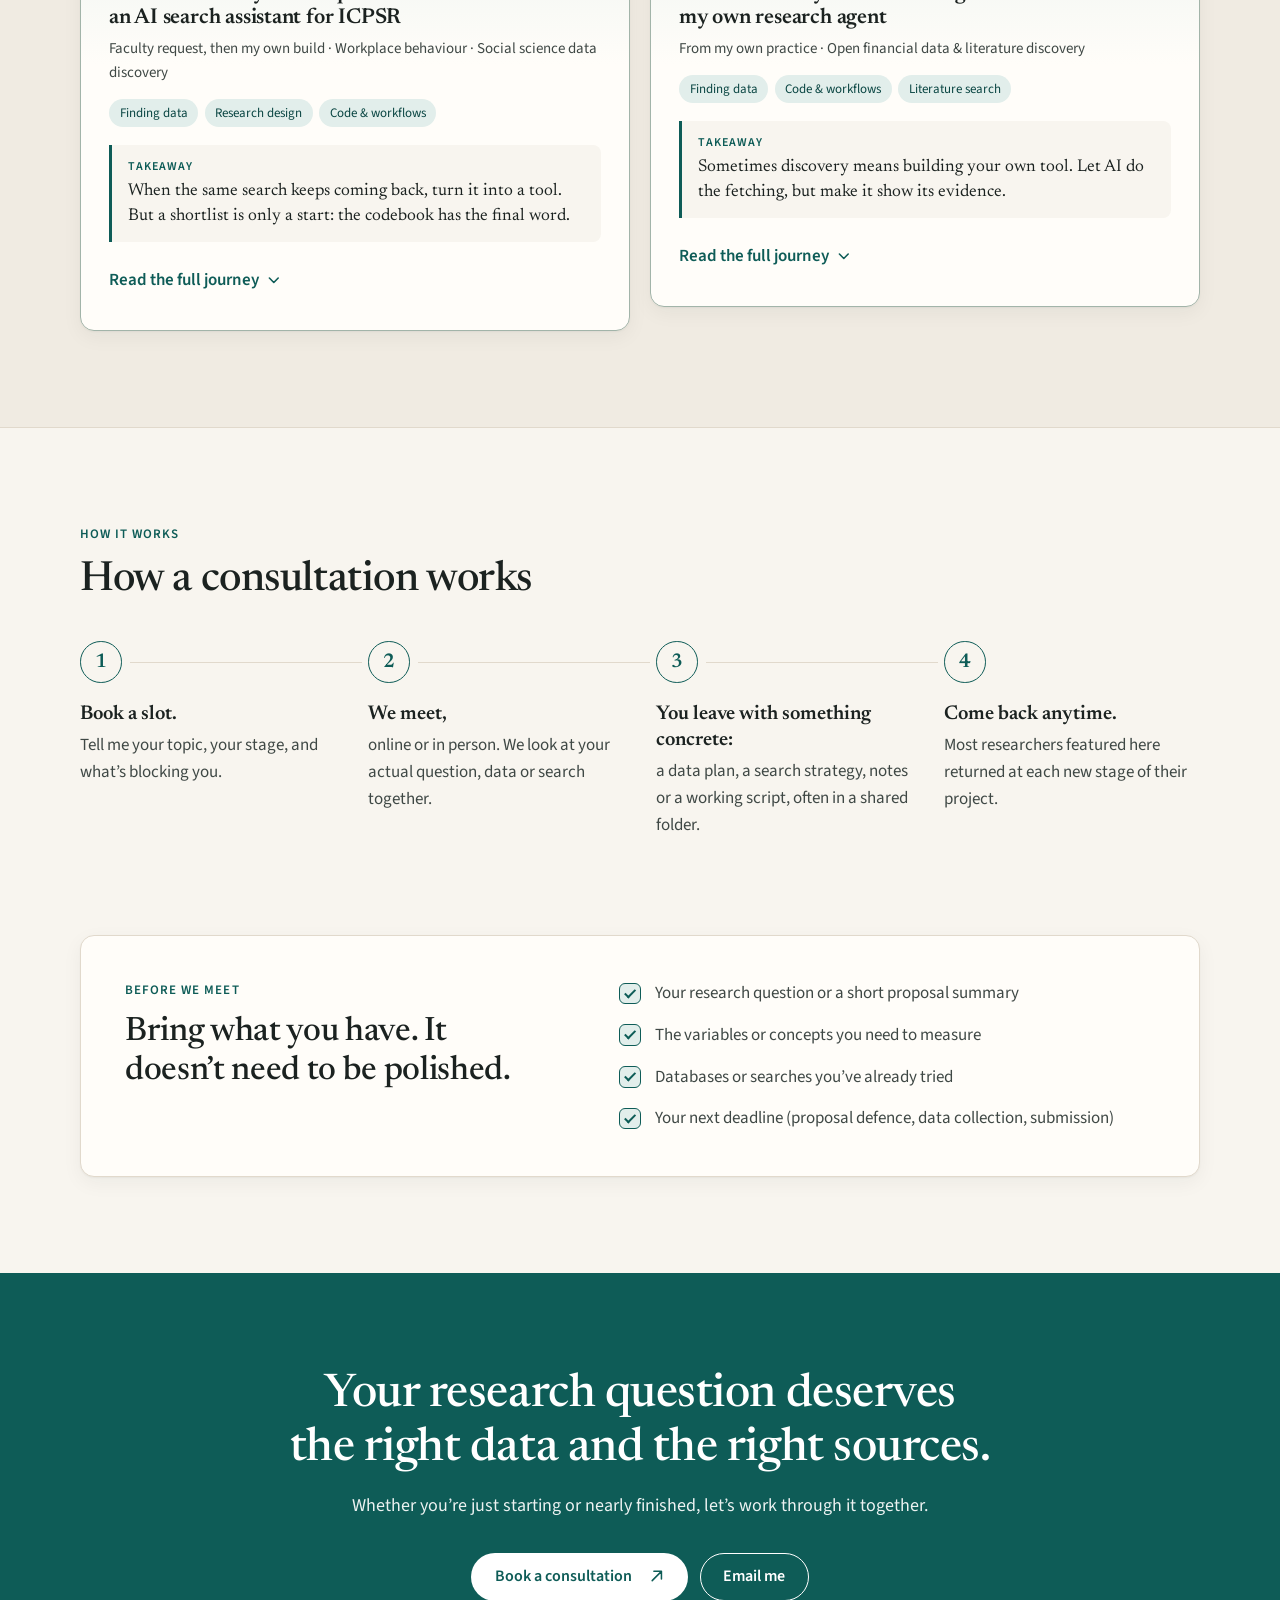
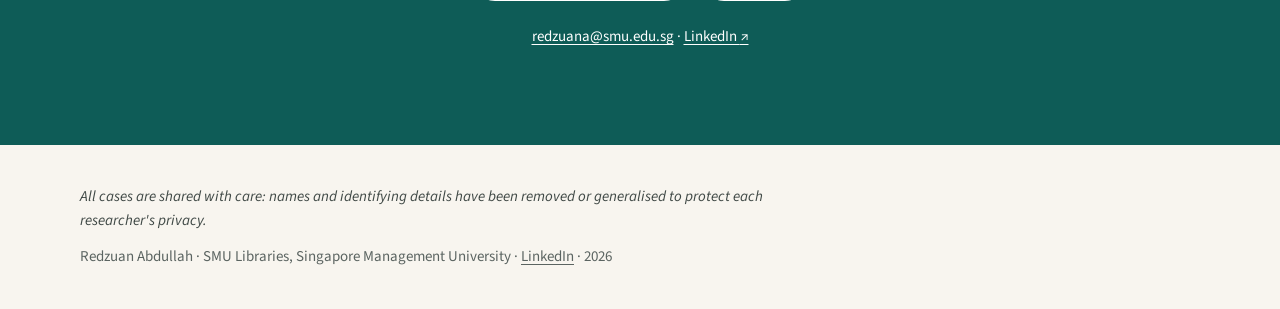
==== commit 42359d25: "Add LinkedIn link to the closing section and footers - New linkedin field in content.js; script.js a" ====
--- a/index.html
+++ b/index.html
@@ -4,7 +4,7 @@
   <meta charset="utf-8">
   <meta name="viewport" content="width=device-width, initial-scale=1">
   <title>Research consultations · Redzuan Abdullah, SMU Libraries</title>
-  <meta name="description" content="Stuck on data, methods or the literature? Book a research consultation with Redzuan Abdullah, Senior Librarian for Research &amp; Data at SMU Libraries, and read seven anonymised doctoral research journeys.">
+  <meta name="description" content="Stuck on data, methods or the literature? Book a research consultation with Redzuan Abdullah, Senior Librarian for Research &amp; Data at SMU Libraries, and read ten research journeys, from PhD students to faculty.">
   <meta name="theme-color" content="#f8f5ef" media="(prefers-color-scheme: light)">
   <meta name="theme-color" content="#121614" media="(prefers-color-scheme: dark)">
   <meta name="color-scheme" content="light dark">
@@ -181,7 +181,7 @@
           </a>
           <a class="btn btn--outline-light" href="mailto:redzuana@smu.edu.sg" data-email>Email me</a>
         </div>
-        <p class="cta__email"><a href="mailto:redzuana@smu.edu.sg" data-email data-email-text>redzuana@smu.edu.sg</a></p>
+        <p class="cta__email"><a href="mailto:redzuana@smu.edu.sg" data-email data-email-text>redzuana@smu.edu.sg</a> · <a href="https://www.linkedin.com/in/redzuan-abdullah-b723809b/" data-linkedin target="_blank" rel="noopener">LinkedIn <span aria-hidden="true">↗</span><span class="sr-only"> (opens in a new tab)</span></a></p>
       </div>
     </section>
   </main>
@@ -191,7 +191,7 @@
     <div class="wrap">
       <p class="footer__note">All cases are shared with care: names and identifying details have been removed or generalised to protect each researcher's privacy.</p>
       <p class="footer__meta">
-        <span data-name>Redzuan Abdullah</span> · <span data-institution>SMU Libraries, Singapore Management University</span> · <span id="year">2026</span>
+        <span data-name>Redzuan Abdullah</span> · <span data-institution>SMU Libraries, Singapore Management University</span> · <a href="https://www.linkedin.com/in/redzuan-abdullah-b723809b/" data-linkedin target="_blank" rel="noopener">LinkedIn<span class="sr-only"> (opens in a new tab)</span></a> · <span id="year">2026</span>
       </p>
     </div>
   </footer>
--- a/styles.css
+++ b/styles.css
@@ -726,6 +726,8 @@
 .footer { padding: 2.5rem 0 6rem; font-size: 0.9375rem; color: var(--muted); }
 .footer__note { max-width: 44rem; font-style: italic; color: var(--ink-2); }
 .footer__meta { margin-top: 0.75rem; }
+.footer__meta a { color: inherit; }
+.footer__meta a:hover { color: var(--accent); }
 @media (min-width: 768px) { .footer { padding-bottom: 2.5rem; } }
 
 /* ---------- Sticky mobile booking button ---------- */
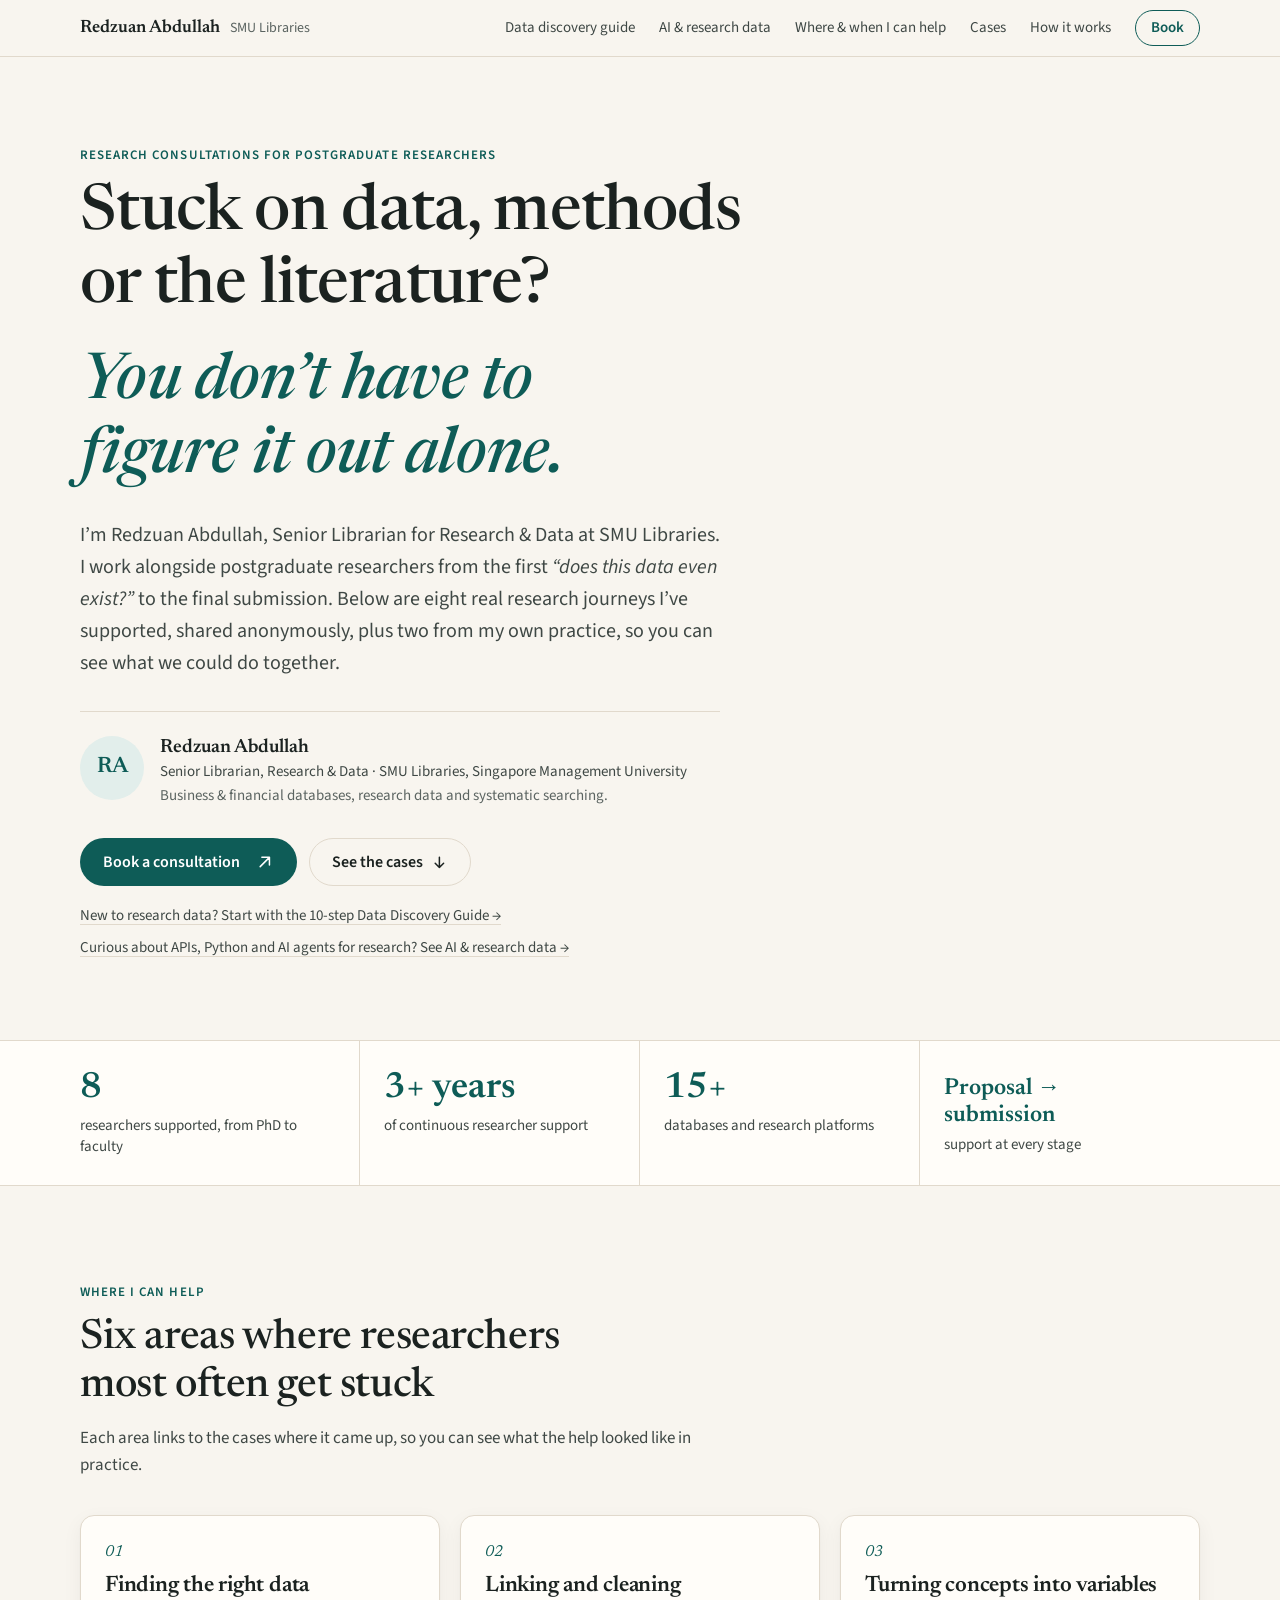
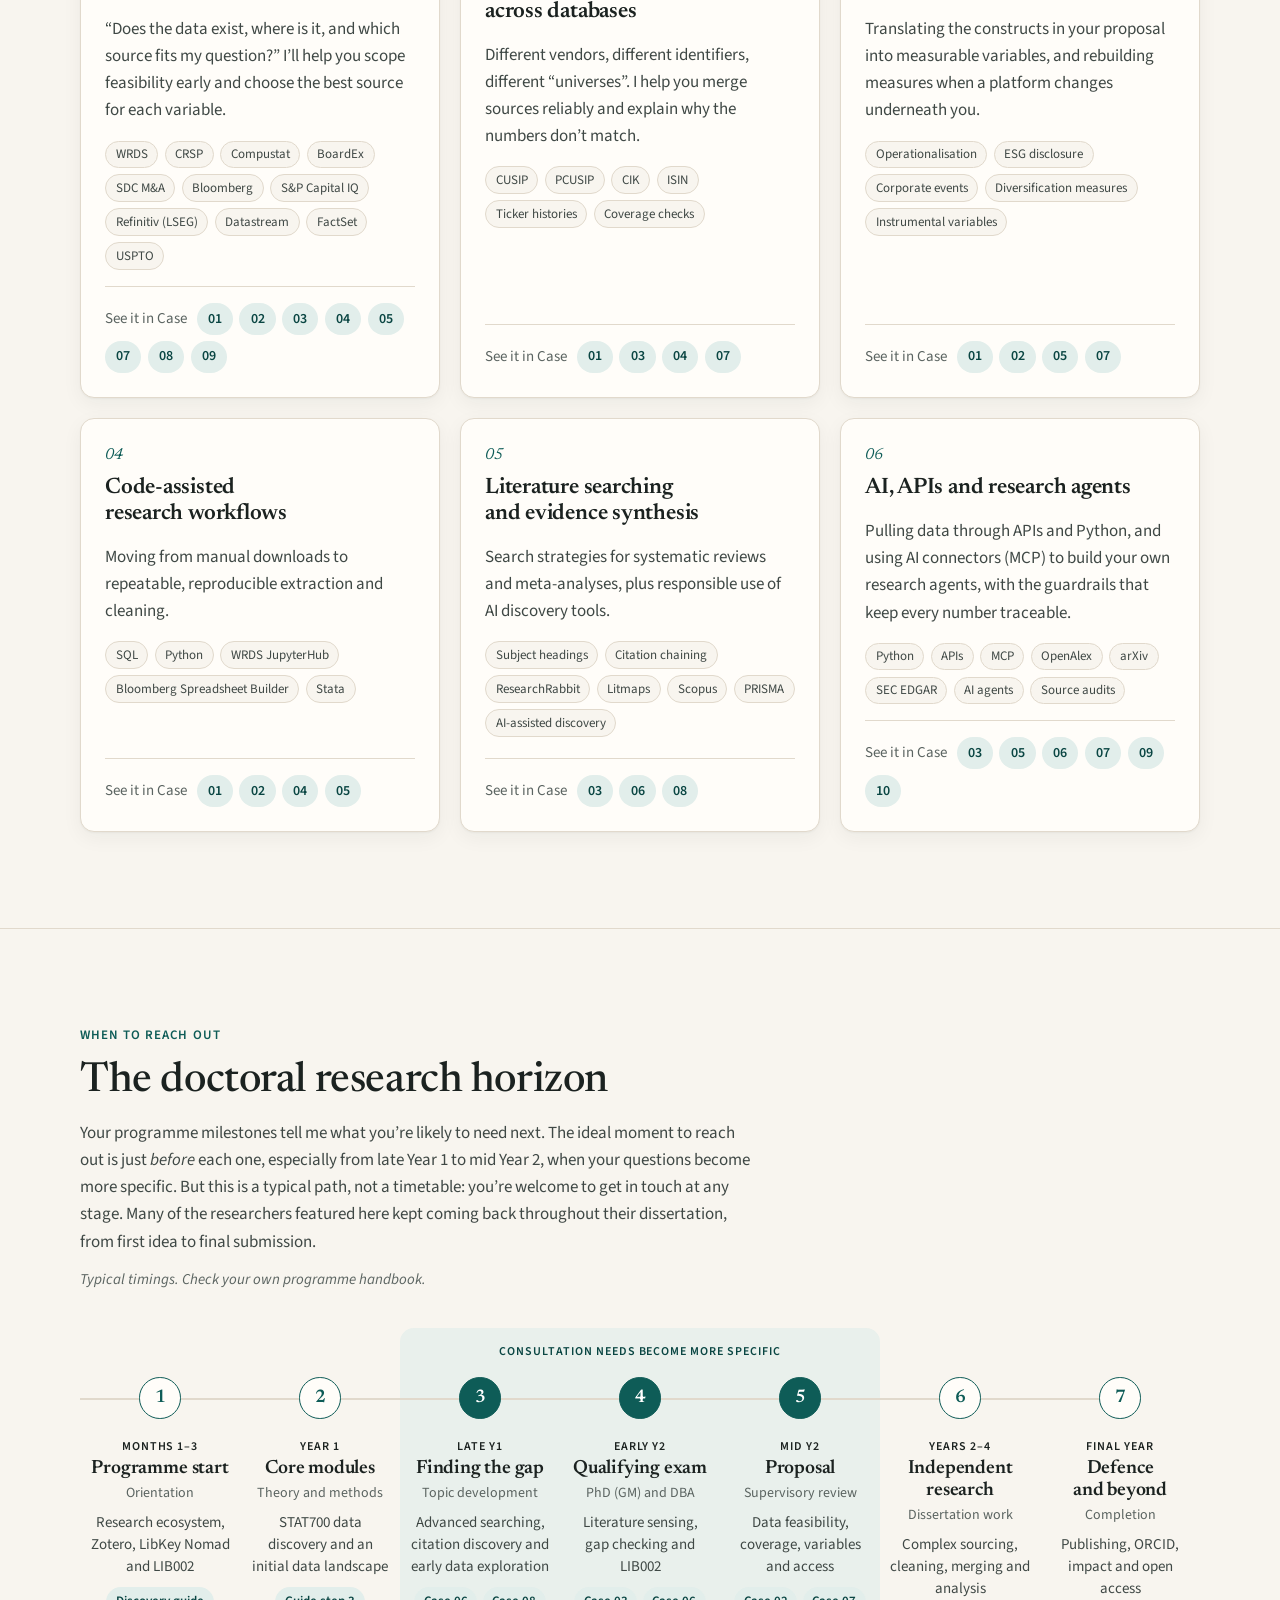
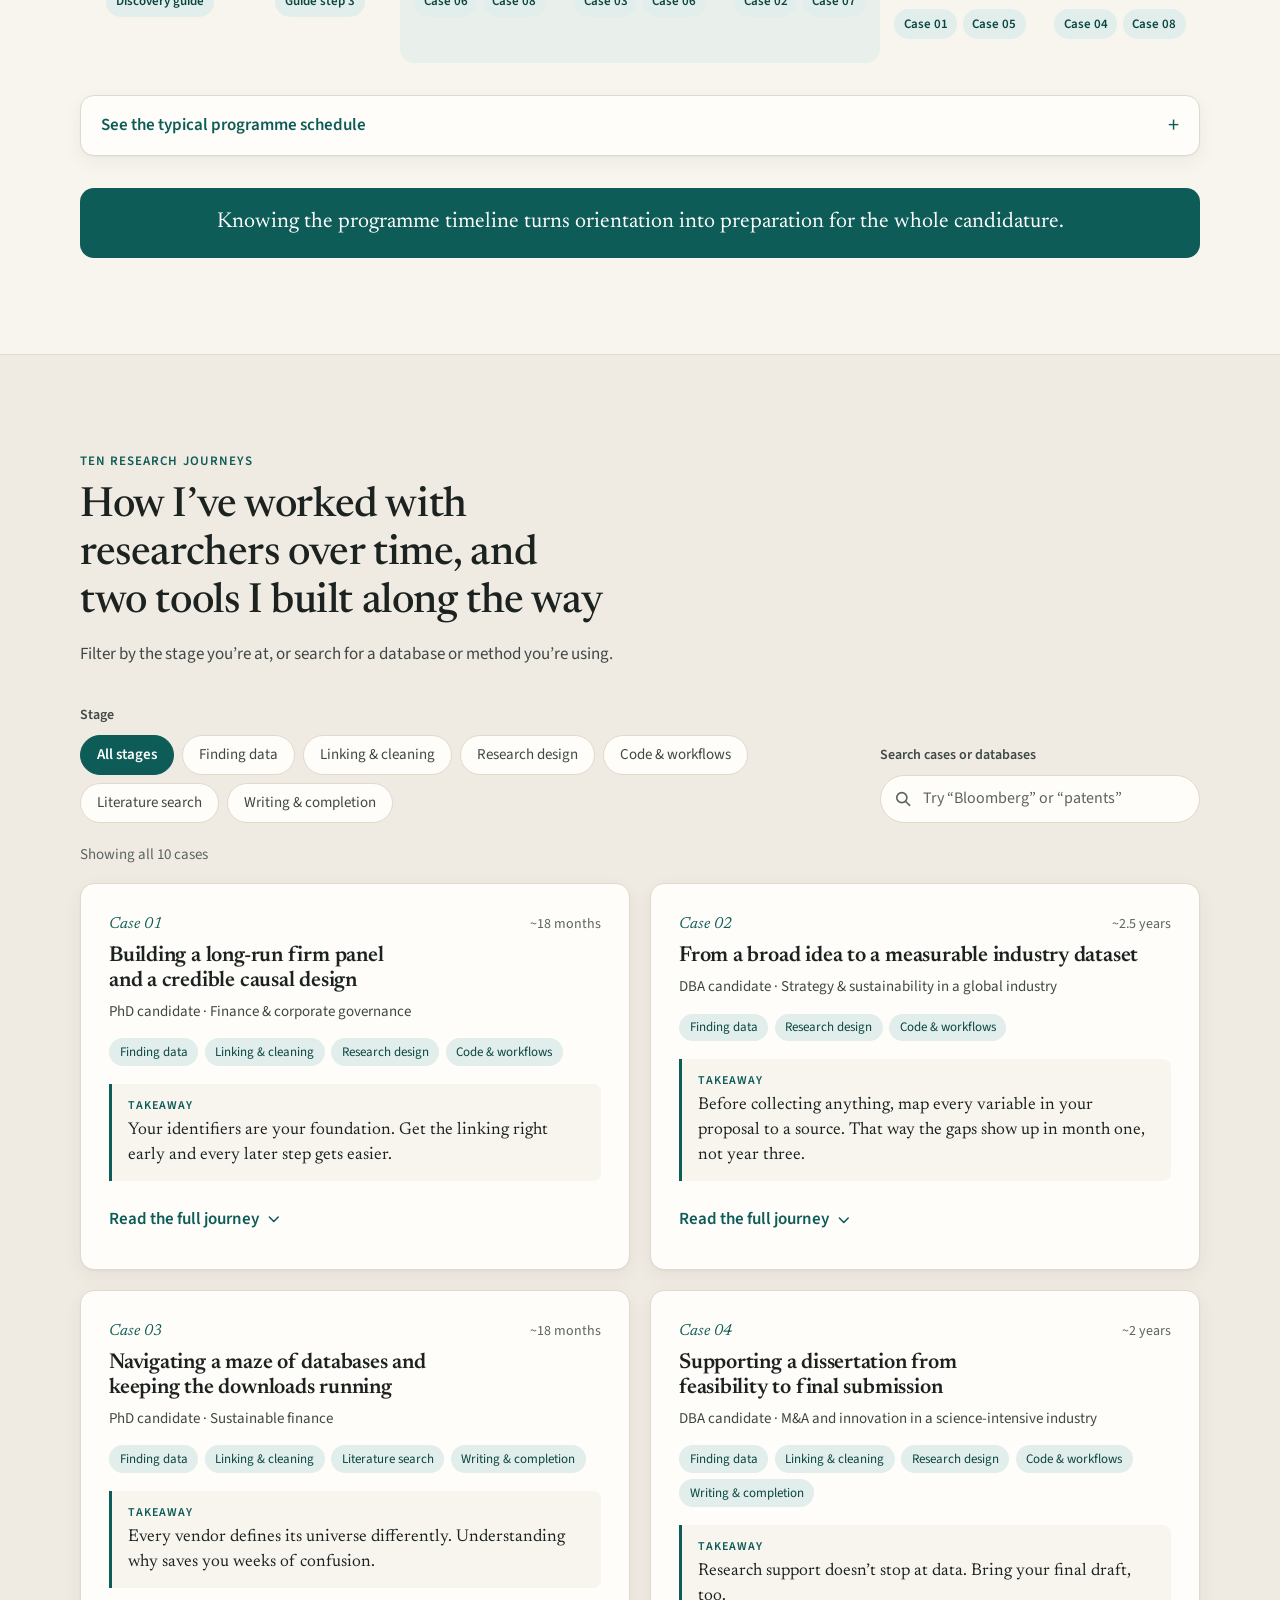
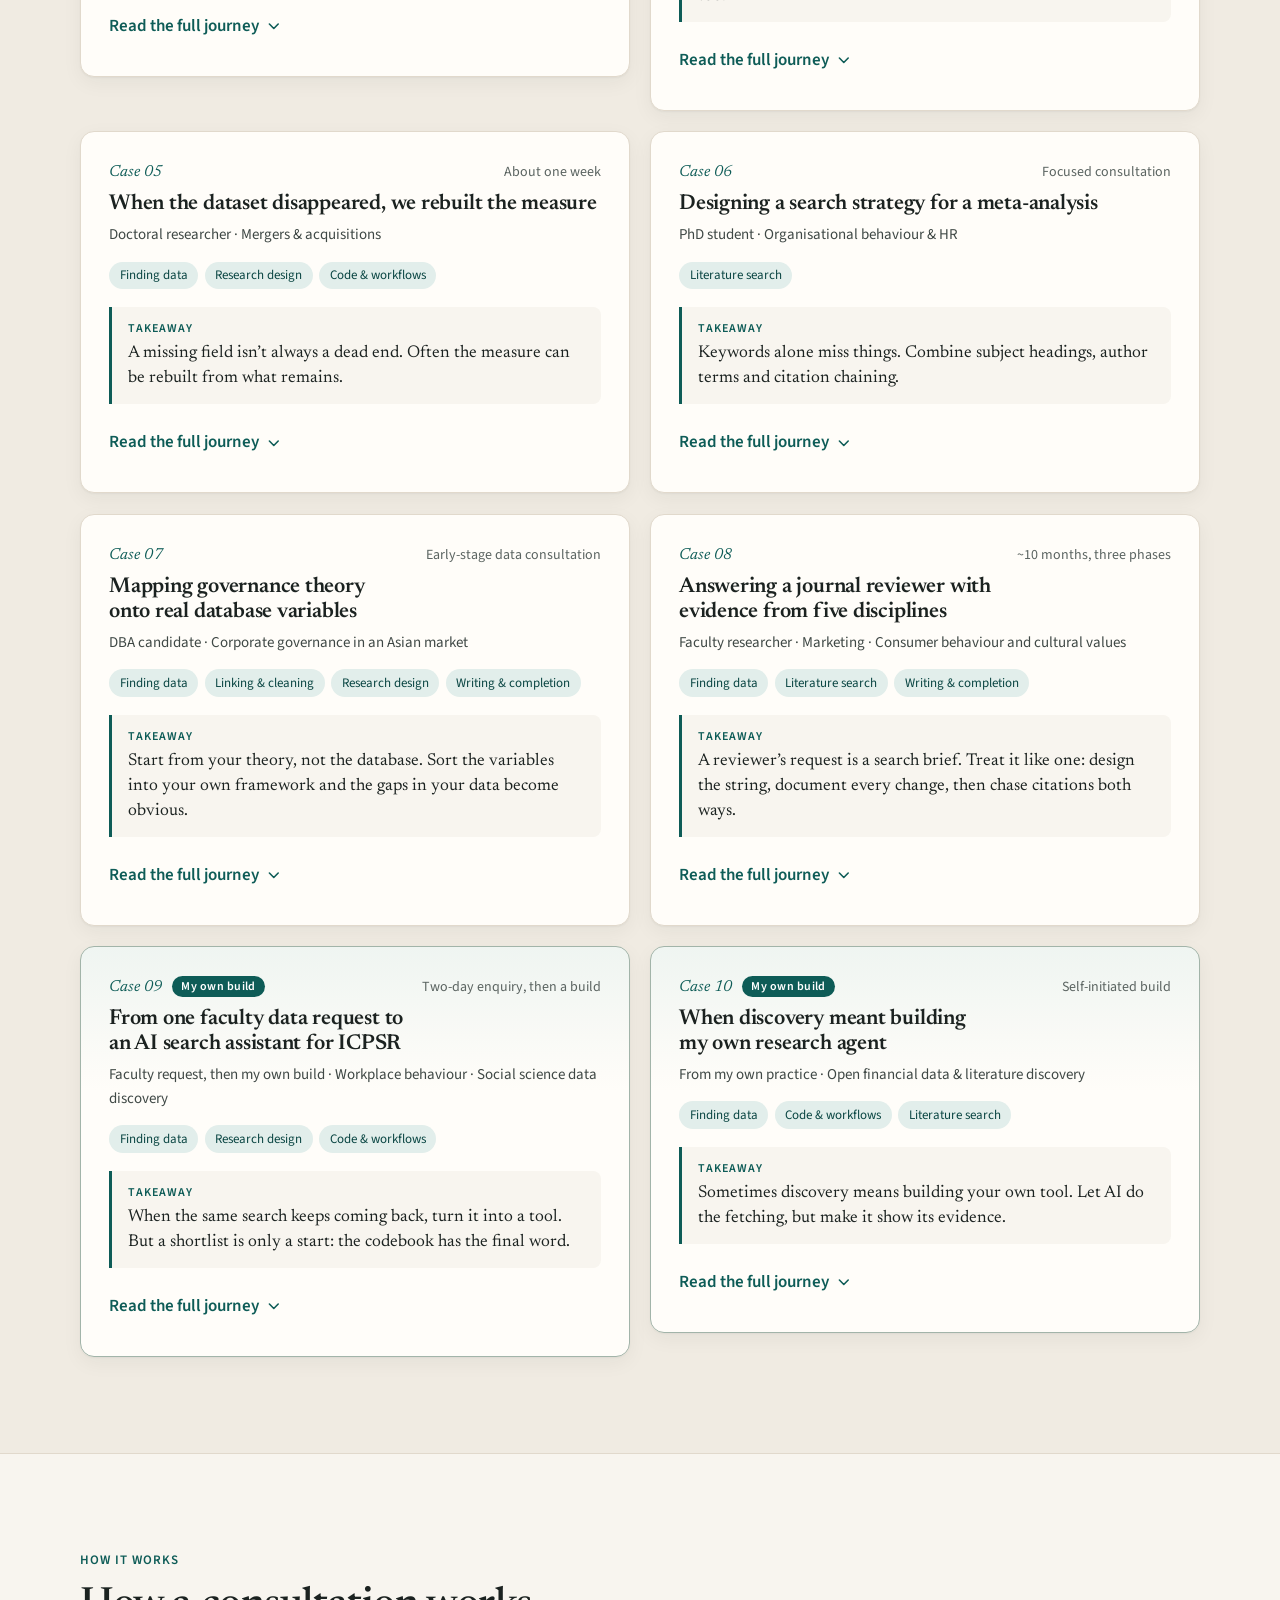
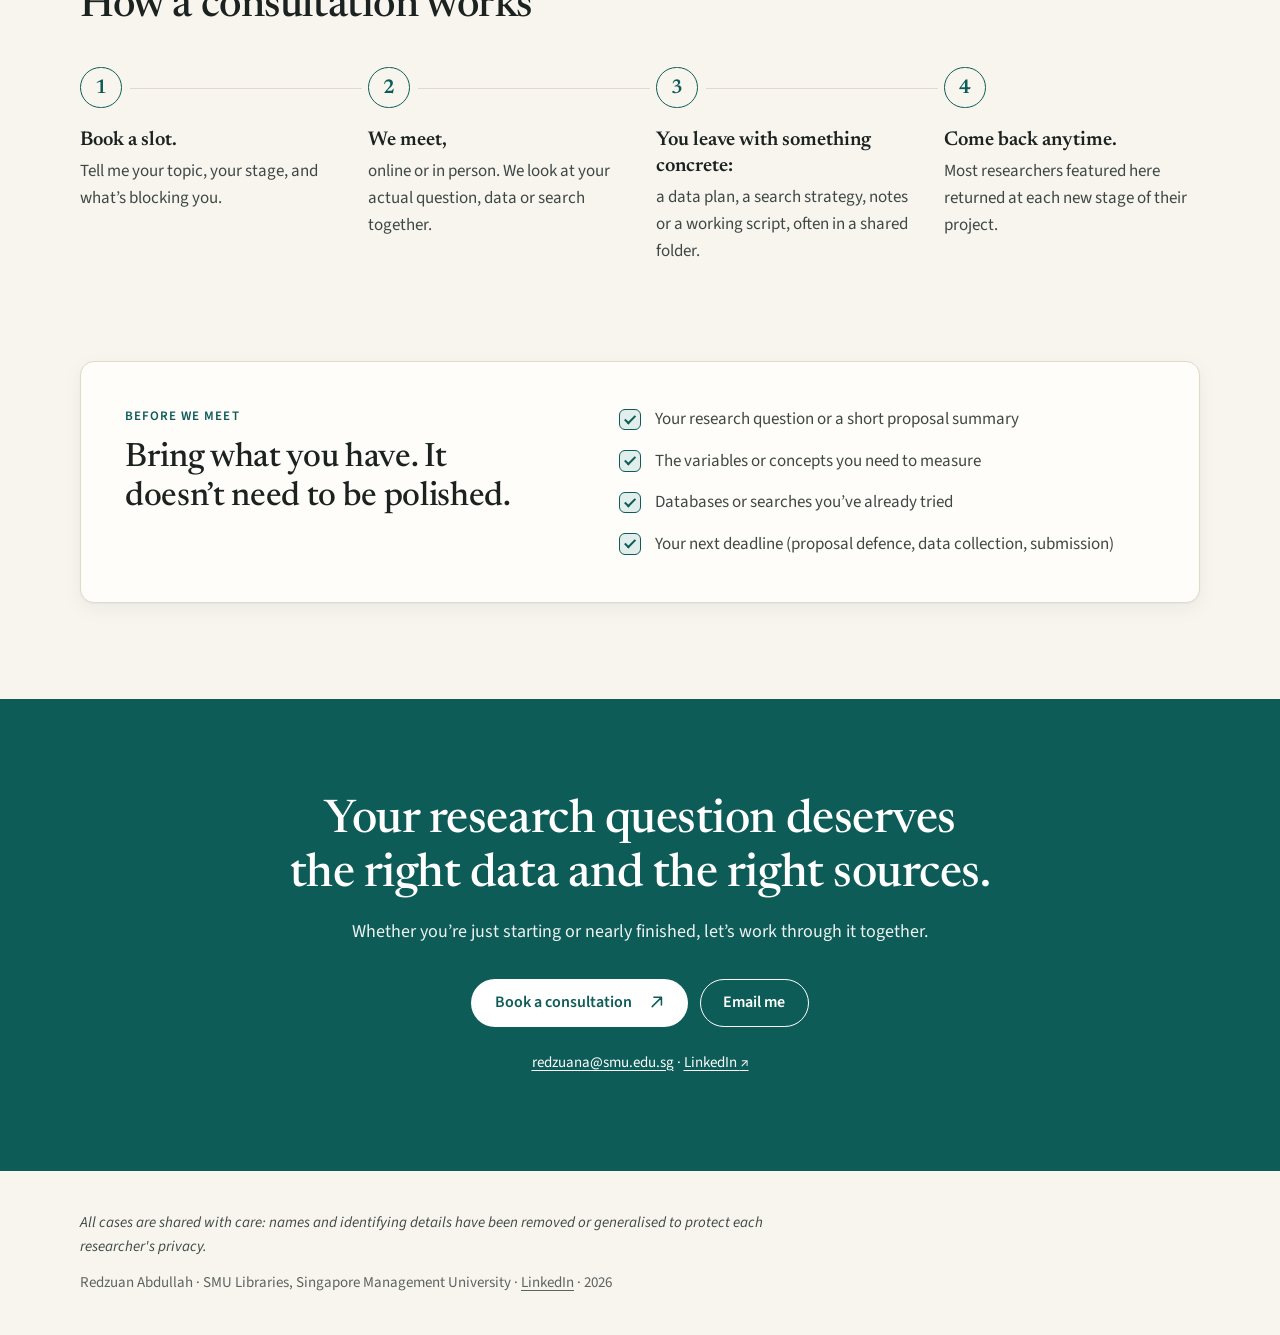
==== commit af930671: "Add "When to reach out" homepage section New section between "Where I can help" and the cases: a 7-m" ====
--- a/index.html
+++ b/index.html
@@ -45,7 +45,7 @@
       <nav class="topbar__nav" aria-label="Sections">
         <a href="guide.html">Data discovery guide</a>
         <a href="ai.html">AI &amp; research data</a>
-        <a href="#help">Where I can help</a>
+        <a href="#help">Where &amp; when I can help</a>
         <a href="#cases">Cases</a>
         <a href="#how">How it works</a>
         <a class="topbar__mobile" href="guide.html">Guide</a>
@@ -110,6 +110,98 @@
           <p class="section__intro">Each area links to the cases where it came up, so you can see what the help looked like in practice.</p>
         </header>
         <ol class="themes" id="themes-list"></ol>
+      </div>
+    </section>
+
+    <!-- 3b. When to reach out -->
+    <section class="section section--rule" id="when" aria-labelledby="when-title">
+      <div class="wrap">
+        <header class="section__head reveal">
+          <p class="eyebrow">When to reach out</p>
+          <h2 id="when-title" class="section__title">The doctoral research horizon</h2>
+          <p class="section__intro">Your programme milestones tell me what you’re likely to need next. The ideal moment to reach out is just <em>before</em> each one, especially from late Year 1 to mid Year 2, when your questions become more specific. But this is a typical path, not a timetable: you’re welcome to get in touch at any stage. Many of the researchers featured here kept coming back throughout their dissertation, from first idea to final submission.</p>
+          <p class="horizon__note">Typical timings. Check your own programme handbook.</p>
+        </header>
+
+        <ol class="horizon reveal" id="horizon">
+          <li class="horizon__band" aria-hidden="true"></li>
+          <li class="horizon__bandlabel">Consultation needs become more specific</li>
+          <li class="horizon__step" style="--c:1;--r:1">
+            <span class="horizon__dot" aria-hidden="true">1</span>
+            <p class="horizon__when">Months 1–3</p>
+            <h3 class="horizon__title">Programme start</h3>
+            <p class="horizon__sub">Orientation</p>
+            <p class="horizon__need">Research ecosystem, Zotero, LibKey Nomad and LIB002</p>
+            <p class="horizon__links"><span class="sr-only">See: </span><a class="case-link" href="guide.html">Discovery guide</a></p>
+          </li>
+          <li class="horizon__step" style="--c:2;--r:2">
+            <span class="horizon__dot" aria-hidden="true">2</span>
+            <p class="horizon__when">Year 1</p>
+            <h3 class="horizon__title">Core modules</h3>
+            <p class="horizon__sub">Theory and methods</p>
+            <p class="horizon__need">STAT700 data discovery and an initial data landscape</p>
+            <p class="horizon__links"><span class="sr-only">See: </span><a class="case-link" href="guide.html#step-3">Guide step 3</a></p>
+          </li>
+          <li class="horizon__step horizon__step--focus" style="--c:3;--r:4">
+            <span class="horizon__dot" aria-hidden="true">3</span>
+            <p class="horizon__when">Late Y1</p>
+            <h3 class="horizon__title">Finding the gap</h3>
+            <p class="horizon__sub">Topic development</p>
+            <p class="horizon__need">Advanced searching, citation discovery and early data exploration</p>
+            <p class="horizon__links"><span class="sr-only">See: </span><a class="case-link" href="#case-06" data-case-link="06">Case 06</a> <a class="case-link" href="#case-08" data-case-link="08">Case 08</a></p>
+          </li>
+          <li class="horizon__step horizon__step--focus" style="--c:4;--r:5">
+            <span class="horizon__dot" aria-hidden="true">4</span>
+            <p class="horizon__when">Early Y2</p>
+            <h3 class="horizon__title">Qualifying exam</h3>
+            <p class="horizon__sub">PhD (GM) and DBA</p>
+            <p class="horizon__need">Literature sensing, gap checking and LIB002</p>
+            <p class="horizon__links"><span class="sr-only">See: </span><a class="case-link" href="#case-03" data-case-link="03">Case 03</a> <a class="case-link" href="#case-06" data-case-link="06">Case 06</a></p>
+          </li>
+          <li class="horizon__step horizon__step--focus" style="--c:5;--r:6">
+            <span class="horizon__dot" aria-hidden="true">5</span>
+            <p class="horizon__when">Mid Y2</p>
+            <h3 class="horizon__title">Proposal</h3>
+            <p class="horizon__sub">Supervisory review</p>
+            <p class="horizon__need">Data feasibility, coverage, variables and access</p>
+            <p class="horizon__links"><span class="sr-only">See: </span><a class="case-link" href="#case-02" data-case-link="02">Case 02</a> <a class="case-link" href="#case-07" data-case-link="07">Case 07</a></p>
+          </li>
+          <li class="horizon__step" style="--c:6;--r:7">
+            <span class="horizon__dot" aria-hidden="true">6</span>
+            <p class="horizon__when">Years 2–4</p>
+            <h3 class="horizon__title">Independent research</h3>
+            <p class="horizon__sub">Dissertation work</p>
+            <p class="horizon__need">Complex sourcing, cleaning, merging and analysis</p>
+            <p class="horizon__links"><span class="sr-only">See: </span><a class="case-link" href="#case-01" data-case-link="01">Case 01</a> <a class="case-link" href="#case-05" data-case-link="05">Case 05</a></p>
+          </li>
+          <li class="horizon__step" style="--c:7;--r:8">
+            <span class="horizon__dot" aria-hidden="true">7</span>
+            <p class="horizon__when">Final year</p>
+            <h3 class="horizon__title">Defence and beyond</h3>
+            <p class="horizon__sub">Completion</p>
+            <p class="horizon__need">Publishing, ORCID, impact and open access</p>
+            <p class="horizon__links"><span class="sr-only">See: </span><a class="case-link" href="#case-04" data-case-link="04">Case 04</a> <a class="case-link" href="#case-08" data-case-link="08">Case 08</a></p>
+          </li>
+        </ol>
+
+        <details class="schedule reveal">
+          <summary>See the typical programme schedule</summary>
+          <div class="schedule__body">
+            <table class="schedule__table">
+              <caption class="sr-only">Typical programme schedule by year and term</caption>
+              <thead><tr><th scope="col">Year</th><th scope="col">Term 1</th><th scope="col">Term 2</th><th scope="col">Term 3</th></tr></thead>
+              <tbody>
+                <tr><th scope="row">Year one</th><td data-label="Term 1">Modular courses (common) and competency workshops</td><td data-label="Term 2">Modular courses (common) and competency workshops</td><td data-label="Term 3">Modular courses (common) and competency workshops</td></tr>
+                <tr><th scope="row">Year two</th><td data-label="Term 1">Modular courses (electives)<br>Qualifying examination<br>Introductory research project</td><td data-label="Term 2">Form dissertation committee<br>Dissertation proposal</td><td data-label="Term 3">Submit written dissertation proposal<br>Oral defence of proposal<br>Dissertation project</td></tr>
+                <tr><th scope="row">Year three</th><td data-label="Term 1">Dissertation project</td><td data-label="Term 2">Dissertation project<br>Defence of research project design &amp; implementation</td><td data-label="Term 3">Dissertation project<br>Presentation of defence (research project design &amp; implementation)</td></tr>
+                <tr><th scope="row">Year four</th><td data-label="Term 1">Dissertation project</td><td data-label="Term 2">Dissertation project<br>Submission of written dissertation report</td><td data-label="Term 3">Oral defence of dissertation<br>Revise &amp; re-submit dissertation report<br>Submission of report to PG Research Office</td></tr>
+              </tbody>
+            </table>
+            <p class="schedule__note">Typical timings. Check your own programme handbook.</p>
+          </div>
+        </details>
+
+        <p class="horizon__close reveal">Knowing the programme timeline turns orientation into preparation for the whole candidature.</p>
       </div>
     </section>
 
--- a/styles.css
+++ b/styles.css
@@ -793,3 +793,129 @@
 .demo__text { color: var(--ink); }
 .demo__actions { display: flex; flex-wrap: wrap; gap: 0.6rem; }
 .demo__note { margin-top: -0.35rem; font-size: 0.8125rem; color: var(--muted); }
+
+/* ---------- When to reach out: the doctoral research horizon ---------- */
+.section--rule { border-top: 1px solid var(--line); }
+.horizon__note { margin-top: 0.75rem; font-size: 0.9375rem; font-style: italic; color: var(--muted); }
+
+.horizon {
+  position: relative;
+  display: grid;
+  grid-template-columns: 1fr;
+  column-gap: 0.75rem;
+  margin-top: 0.5rem;
+}
+.horizon__step {
+  grid-column: 1;
+  grid-row: var(--r);
+  position: relative;
+  z-index: 1;
+  display: grid;
+  grid-template-columns: 2.6rem 1fr;
+  column-gap: 1rem;
+  align-content: start;
+  padding: 0 0.75rem 1.75rem 0.75rem;
+}
+.horizon__step > :not(.horizon__dot) { grid-column: 2; }
+.horizon__dot {
+  grid-column: 1; grid-row: 1 / span 6;
+  align-self: start;
+  position: relative;
+  width: 2.6rem; height: 2.6rem; border-radius: 50%;
+  display: grid; place-items: center;
+  font-family: var(--serif); font-weight: 600; font-size: 1.15rem;
+  color: var(--accent); background: var(--surface);
+  border: 1.5px solid var(--accent);
+  z-index: 1;
+}
+.horizon__step--focus .horizon__dot { background: var(--accent); color: var(--on-accent); }
+/* vertical connector on phones */
+.horizon__step::before {
+  content: ""; position: absolute;
+  left: calc(0.75rem + 1.3rem - 0.75px); top: 2.6rem; bottom: 0;
+  width: 1.5px; background: var(--line);
+}
+.horizon__step:last-child::before { display: none; }
+
+.horizon__when { font-size: 0.75rem; font-weight: 600; letter-spacing: 0.08em; text-transform: uppercase; color: var(--warn); padding-top: 0.2rem; }
+.horizon__title { font-size: 1.2rem; font-weight: 600; margin-top: 0.15rem; }
+.horizon__sub { font-size: 0.875rem; color: var(--muted); margin-top: 0.1rem; }
+.horizon__need { margin-top: 0.5rem; color: var(--ink-2); font-size: 0.9375rem; line-height: 1.45; }
+.horizon__links { display: flex; flex-wrap: wrap; gap: 0.35rem; margin-top: 0.6rem; }
+.horizon__links .case-link { min-height: 1.85rem; font-size: 0.8125rem; padding: 0 0.6rem; }
+
+.horizon__band {
+  grid-column: 1; grid-row: 3 / 7;
+  background: color-mix(in srgb, var(--accent-soft) 70%, var(--bg));
+  border-radius: var(--radius);
+  margin: 0 -0.25rem;
+}
+.horizon__bandlabel {
+  grid-column: 1; grid-row: 3;
+  position: relative; z-index: 1;
+  padding: 0.9rem 0.75rem 1rem;
+  font-size: 0.75rem; font-weight: 600; letter-spacing: 0.08em; text-transform: uppercase;
+  color: var(--accent-strong);
+}
+
+@media (min-width: 1000px) {
+  .horizon { grid-template-columns: repeat(7, minmax(0, 1fr)); column-gap: 0; }
+  .horizon__step {
+    grid-column: var(--c); grid-row: 2;
+    grid-template-columns: 1fr;
+    justify-items: center; text-align: center;
+    padding: 0 0.6rem 1.5rem;
+  }
+  .horizon__step > :not(.horizon__dot) { grid-column: 1; }
+  .horizon__dot { grid-row: auto; margin-bottom: 0.9rem; }
+  /* horizontal connector through the dots */
+  .horizon__step::before { left: 0; right: 0; top: 1.3rem; bottom: auto; width: auto; height: 1.5px; }
+  .horizon__step:first-of-type::before { left: 50%; }
+  .horizon__step:last-child::before { display: block; right: 50%; }
+  .horizon__links { justify-content: center; }
+  .horizon__band { grid-column: 3 / 6; grid-row: 1 / 3; margin: 0; }
+  .horizon__bandlabel { grid-column: 3 / 6; grid-row: 1; text-align: center; padding: 0.9rem 0.5rem 1rem; }
+}
+
+.schedule {
+  margin-top: 2rem;
+  border: 1px solid var(--line);
+  border-radius: var(--radius);
+  background: var(--surface);
+  box-shadow: var(--shadow);
+}
+.schedule summary {
+  cursor: pointer; list-style: none;
+  display: flex; align-items: center; justify-content: space-between; gap: 1rem;
+  padding: 1rem 1.25rem;
+  font-weight: 600; color: var(--accent);
+}
+.schedule summary::-webkit-details-marker { display: none; }
+.schedule summary::after { content: "+"; font-size: 1.4rem; line-height: 1; font-weight: 400; }
+.schedule[open] summary::after { content: "–"; }
+.schedule__body { padding: 0 1.25rem 1.25rem; }
+.schedule__table { width: 100%; border-collapse: collapse; font-size: 0.9375rem; line-height: 1.45; }
+.schedule__table th, .schedule__table td { text-align: left; vertical-align: top; padding: 0.65rem 0.75rem; border-top: 1px solid var(--line); }
+.schedule__table thead th { background: var(--accent-soft); color: var(--accent-strong); font-size: 0.75rem; letter-spacing: 0.06em; text-transform: uppercase; border-top: 0; }
+.schedule__table tbody th { font-family: var(--serif); font-weight: 600; white-space: nowrap; color: var(--ink); }
+.schedule__table td { color: var(--ink-2); }
+.schedule__note { margin-top: 0.75rem; font-size: 0.875rem; font-style: italic; color: var(--muted); }
+@media (max-width: 699px) {
+  .schedule__table thead { position: absolute; width: 1px; height: 1px; overflow: hidden; clip: rect(0 0 0 0); }
+  .schedule__table, .schedule__table tbody, .schedule__table tr, .schedule__table th, .schedule__table td { display: block; width: 100%; }
+  .schedule__table tr { padding: 0.75rem 0; border-top: 1px solid var(--line); }
+  .schedule__table tbody th, .schedule__table td { border: 0; padding: 0.2rem 0; }
+  .schedule__table td { display: grid; grid-template-columns: 4.5rem 1fr; gap: 0.75rem; }
+  .schedule__table td::before { content: attr(data-label); font-size: 0.75rem; font-weight: 600; letter-spacing: 0.05em; text-transform: uppercase; color: var(--muted); padding-top: 0.15rem; }
+}
+
+.horizon__close {
+  margin-top: 2rem;
+  padding: 1.1rem 1.4rem;
+  border-radius: var(--radius);
+  background: var(--accent);
+  color: var(--on-accent);
+  font-family: var(--serif);
+  font-size: clamp(1.1rem, 2.6vw, 1.35rem);
+  text-align: center;
+}
